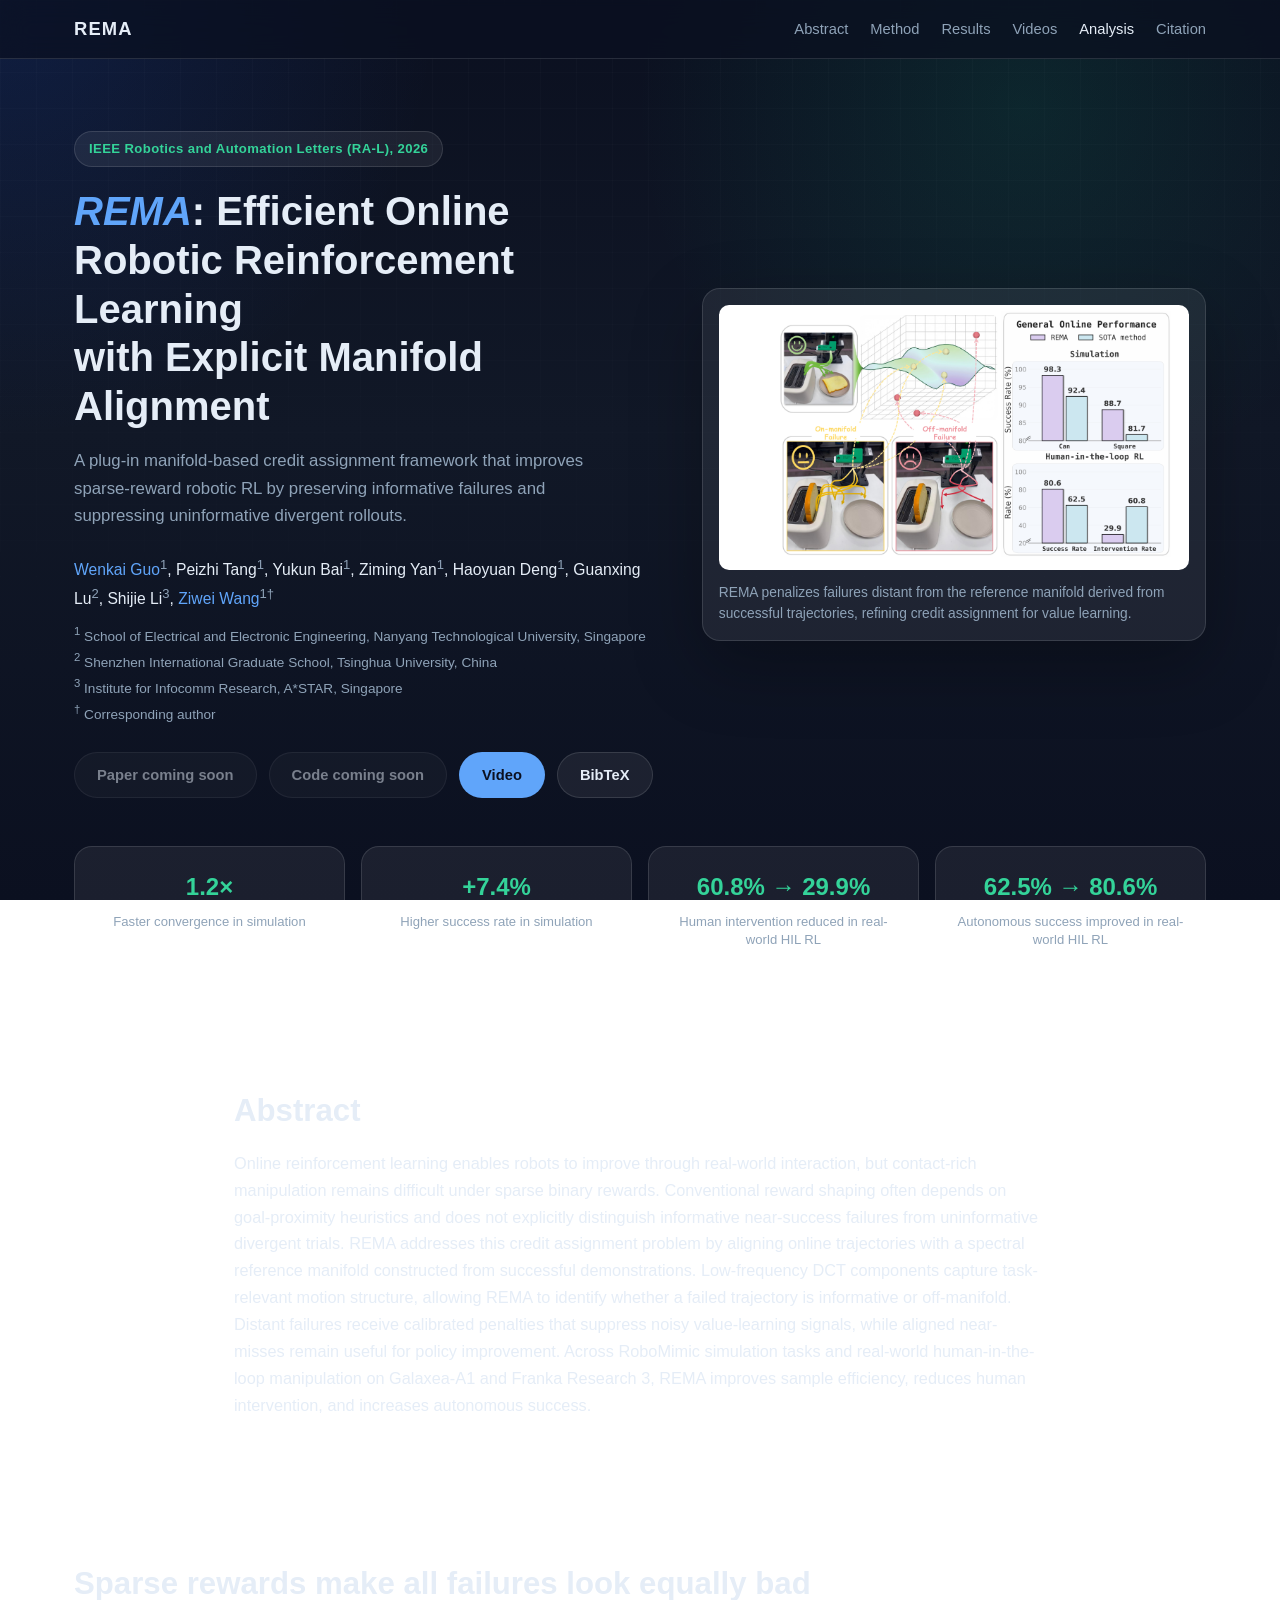
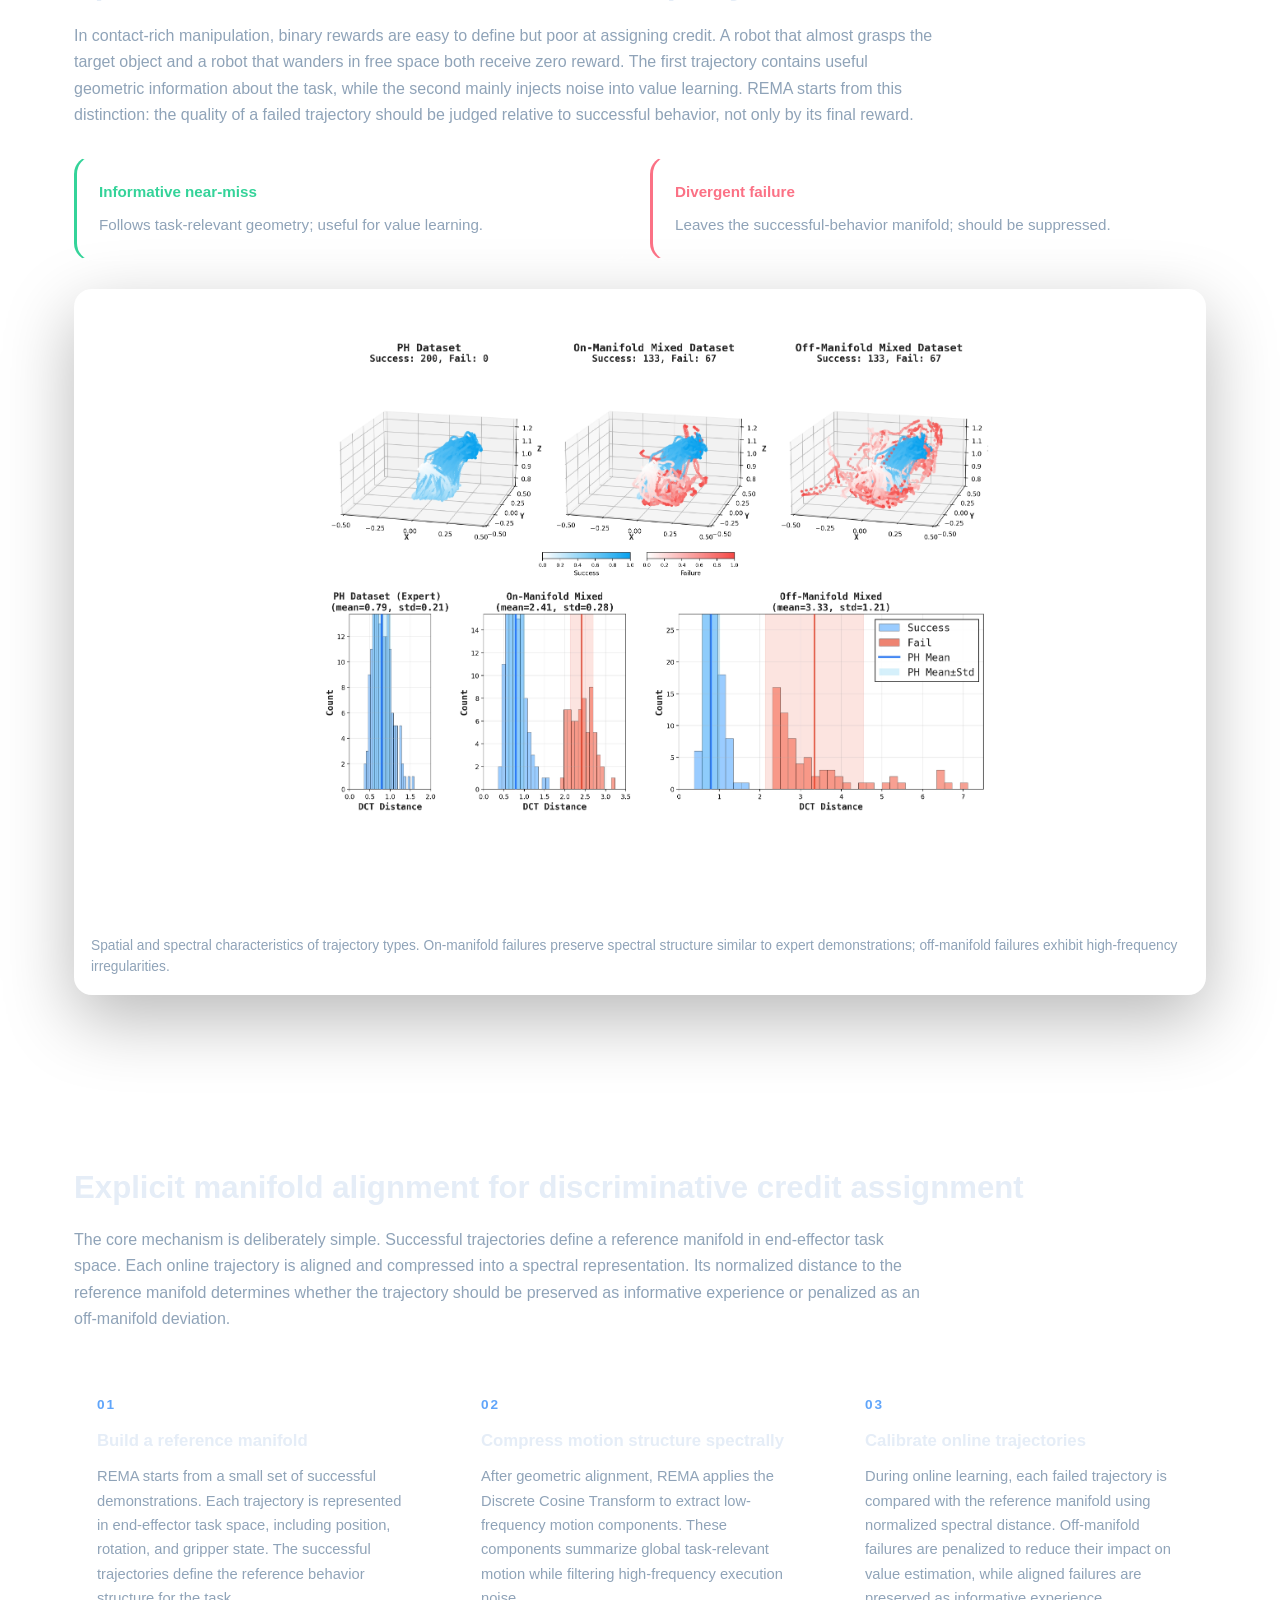
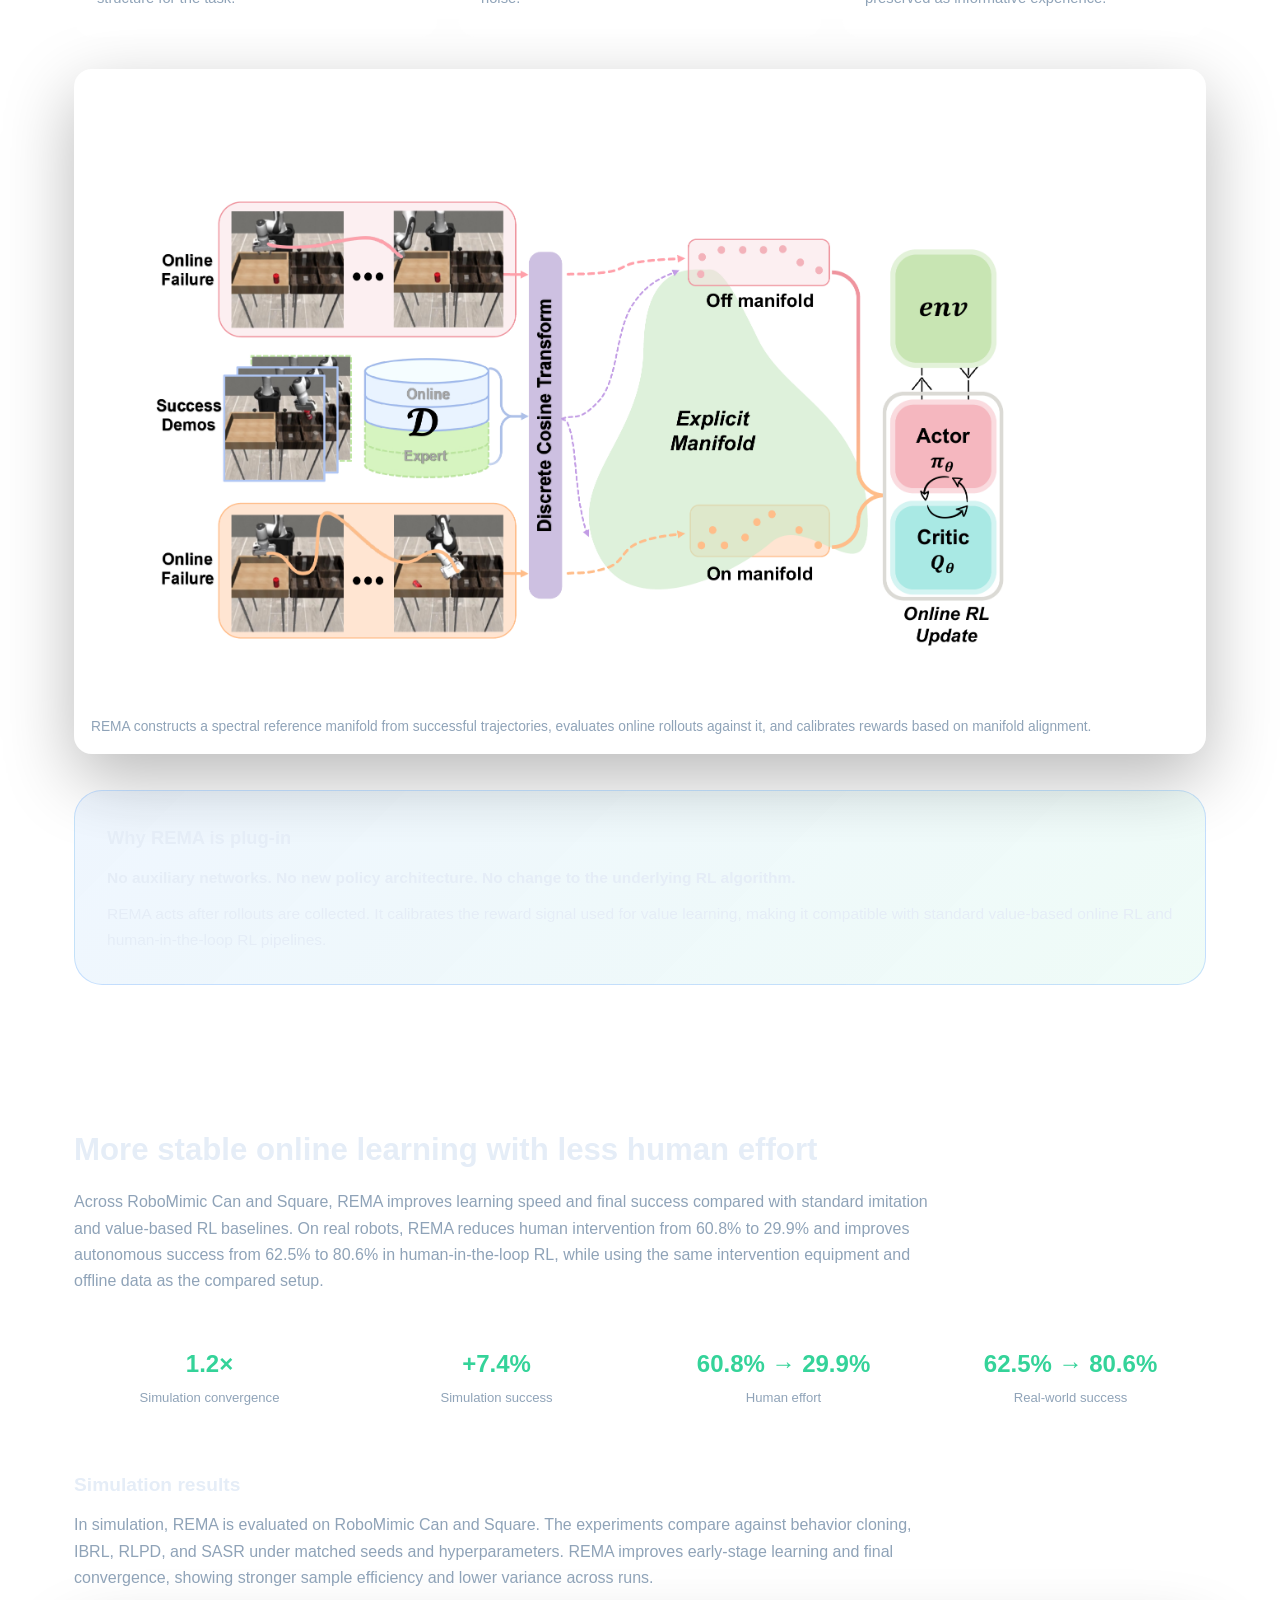
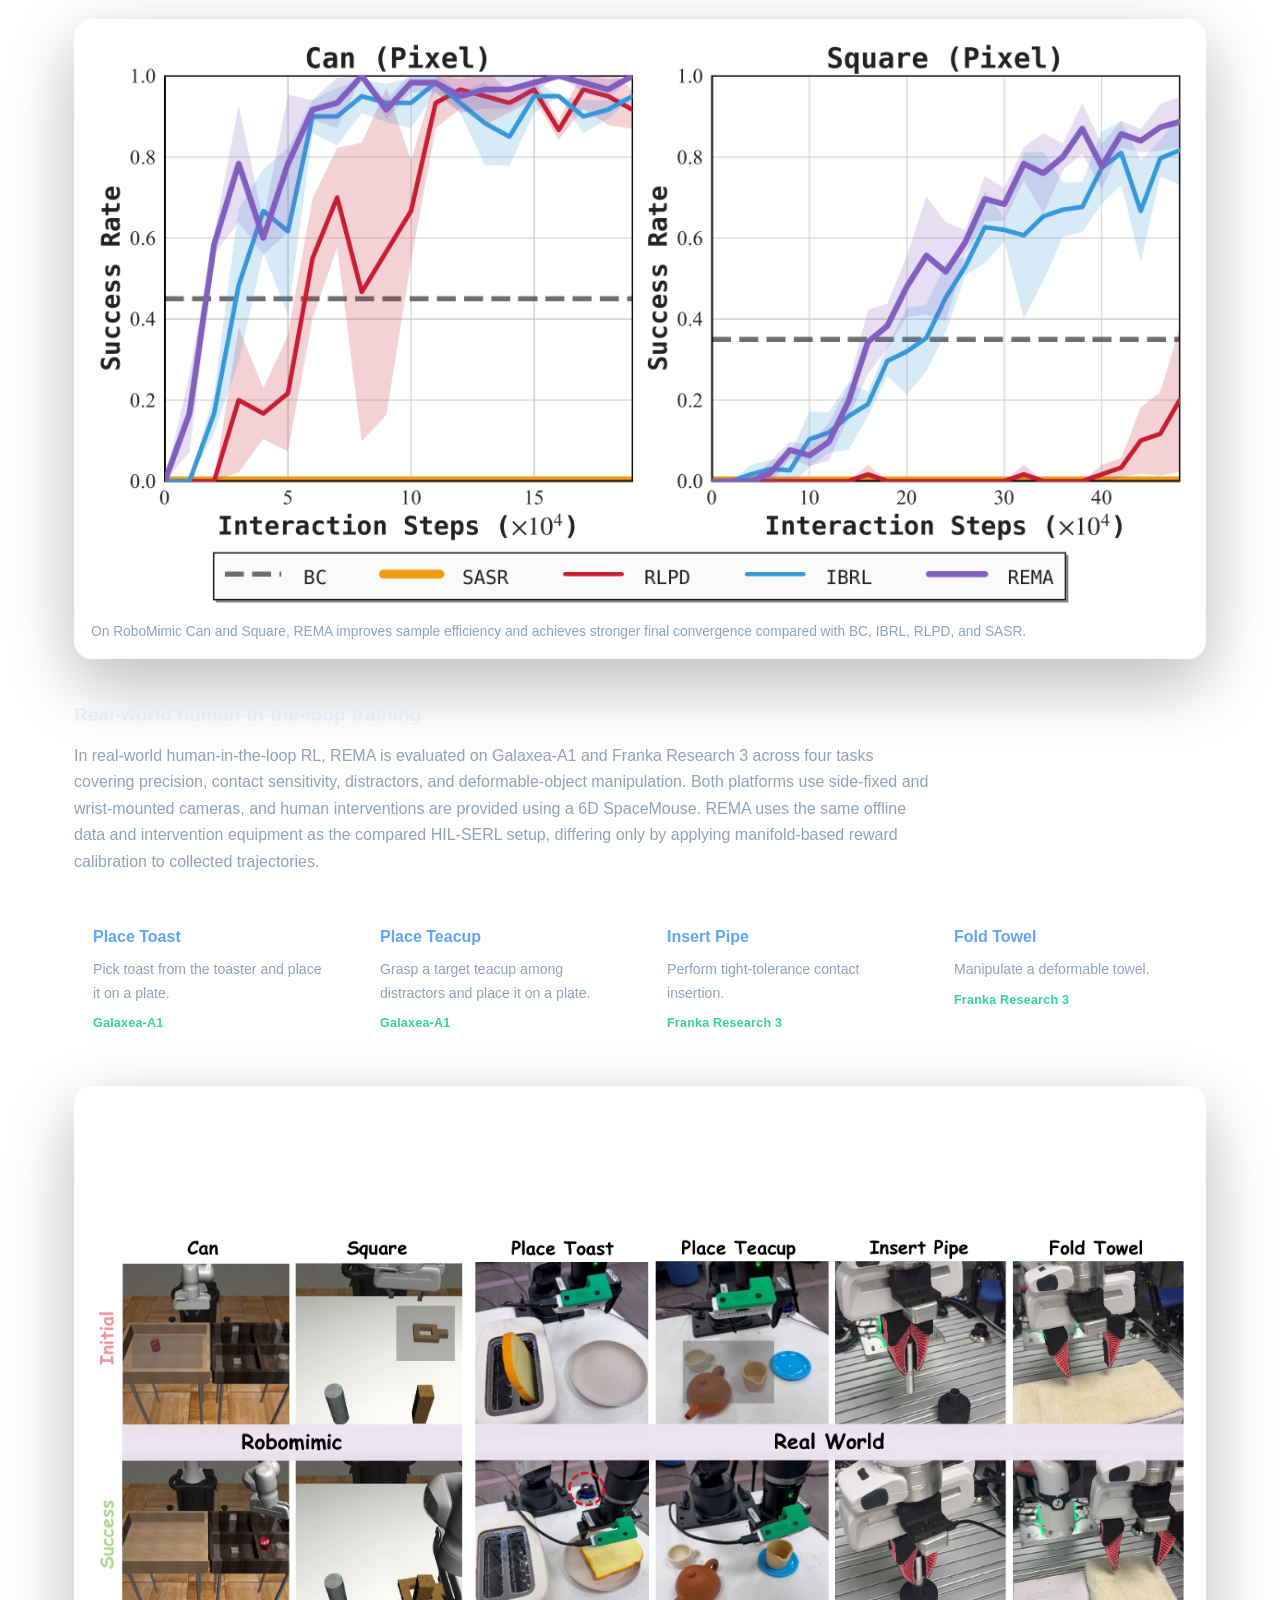
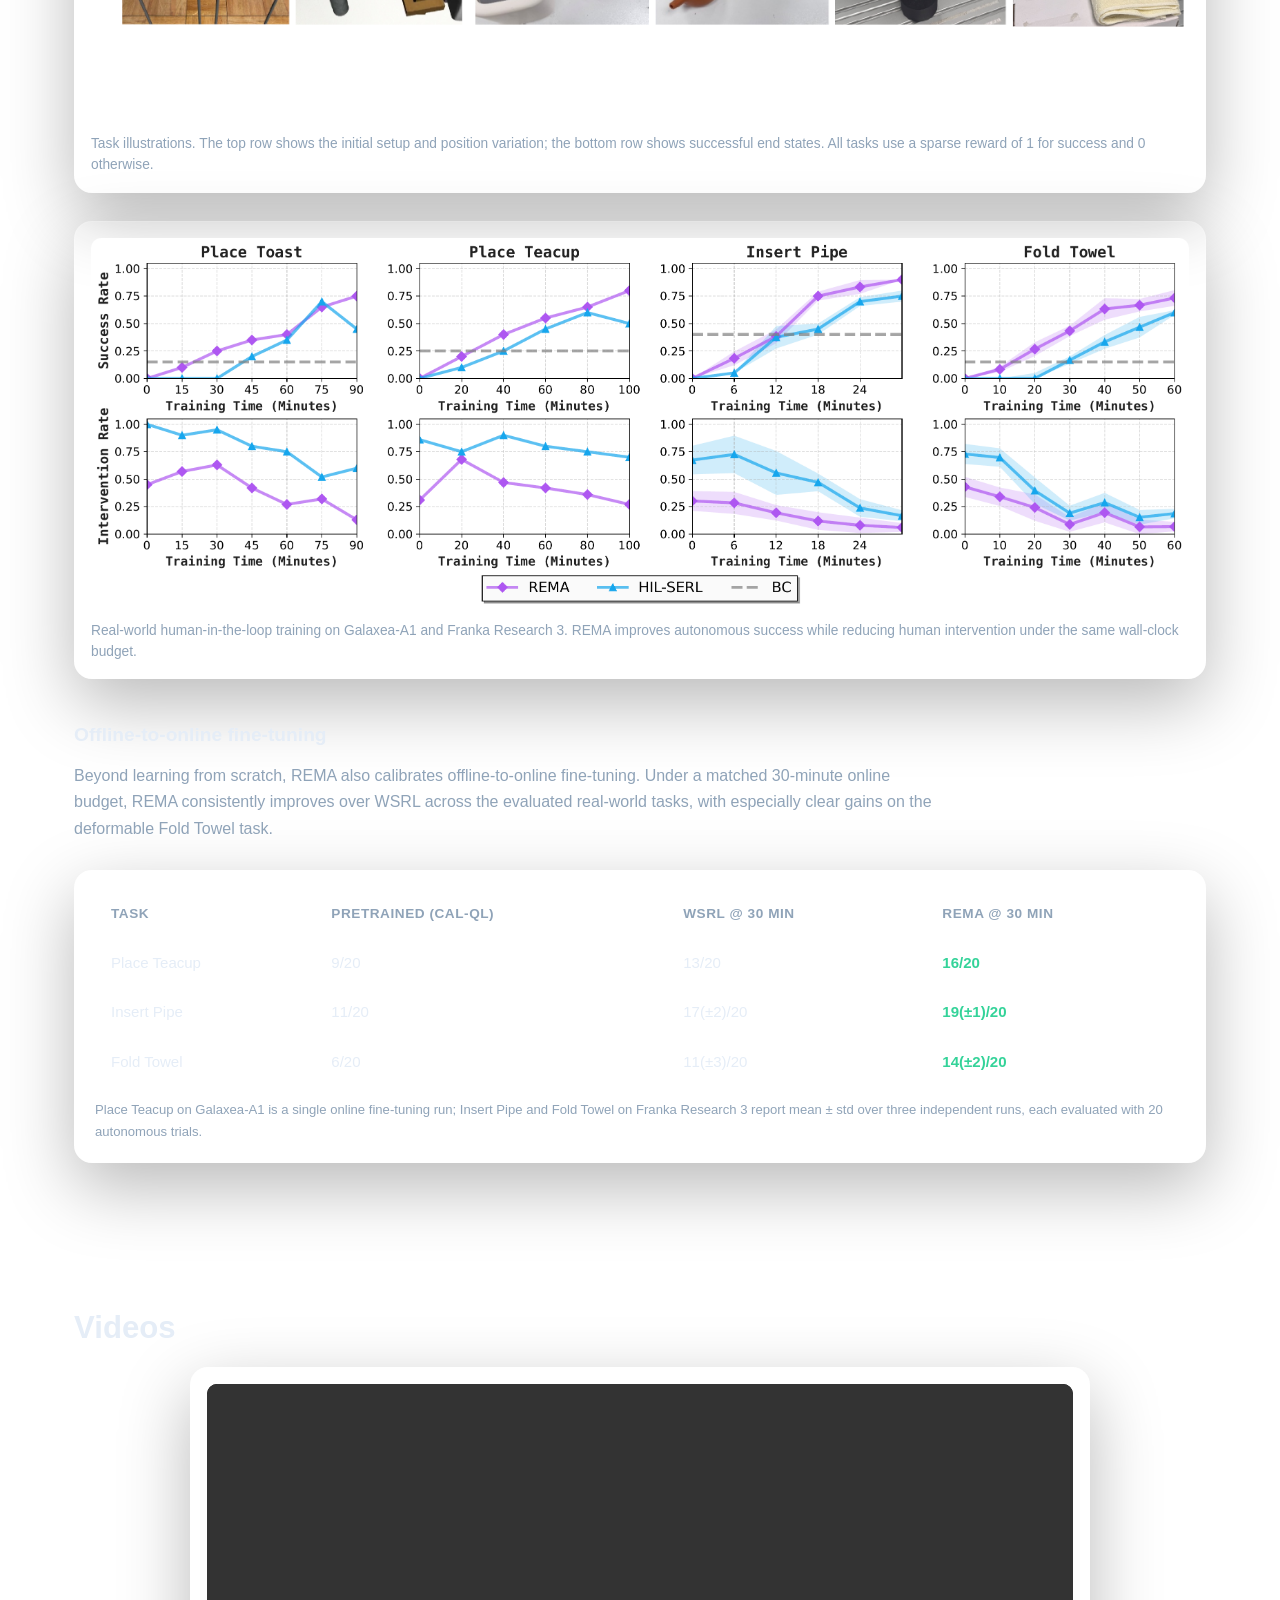
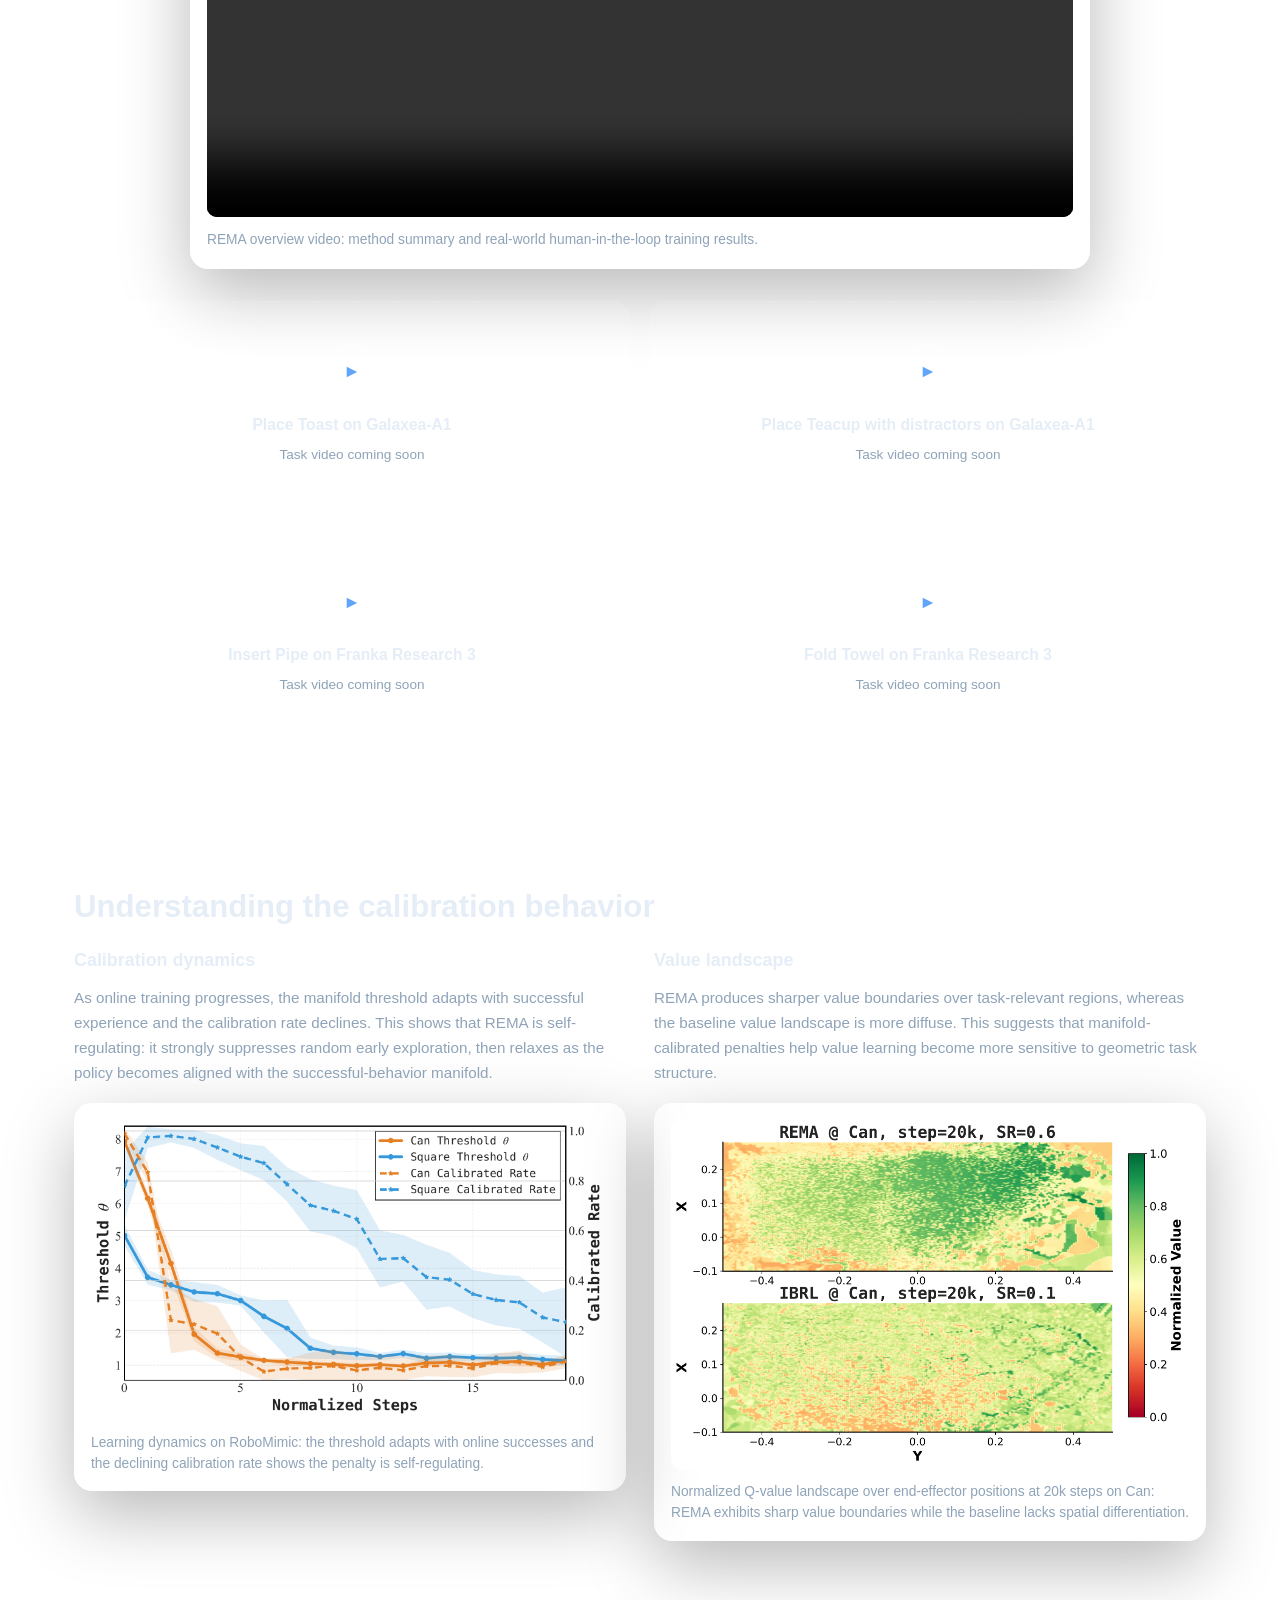
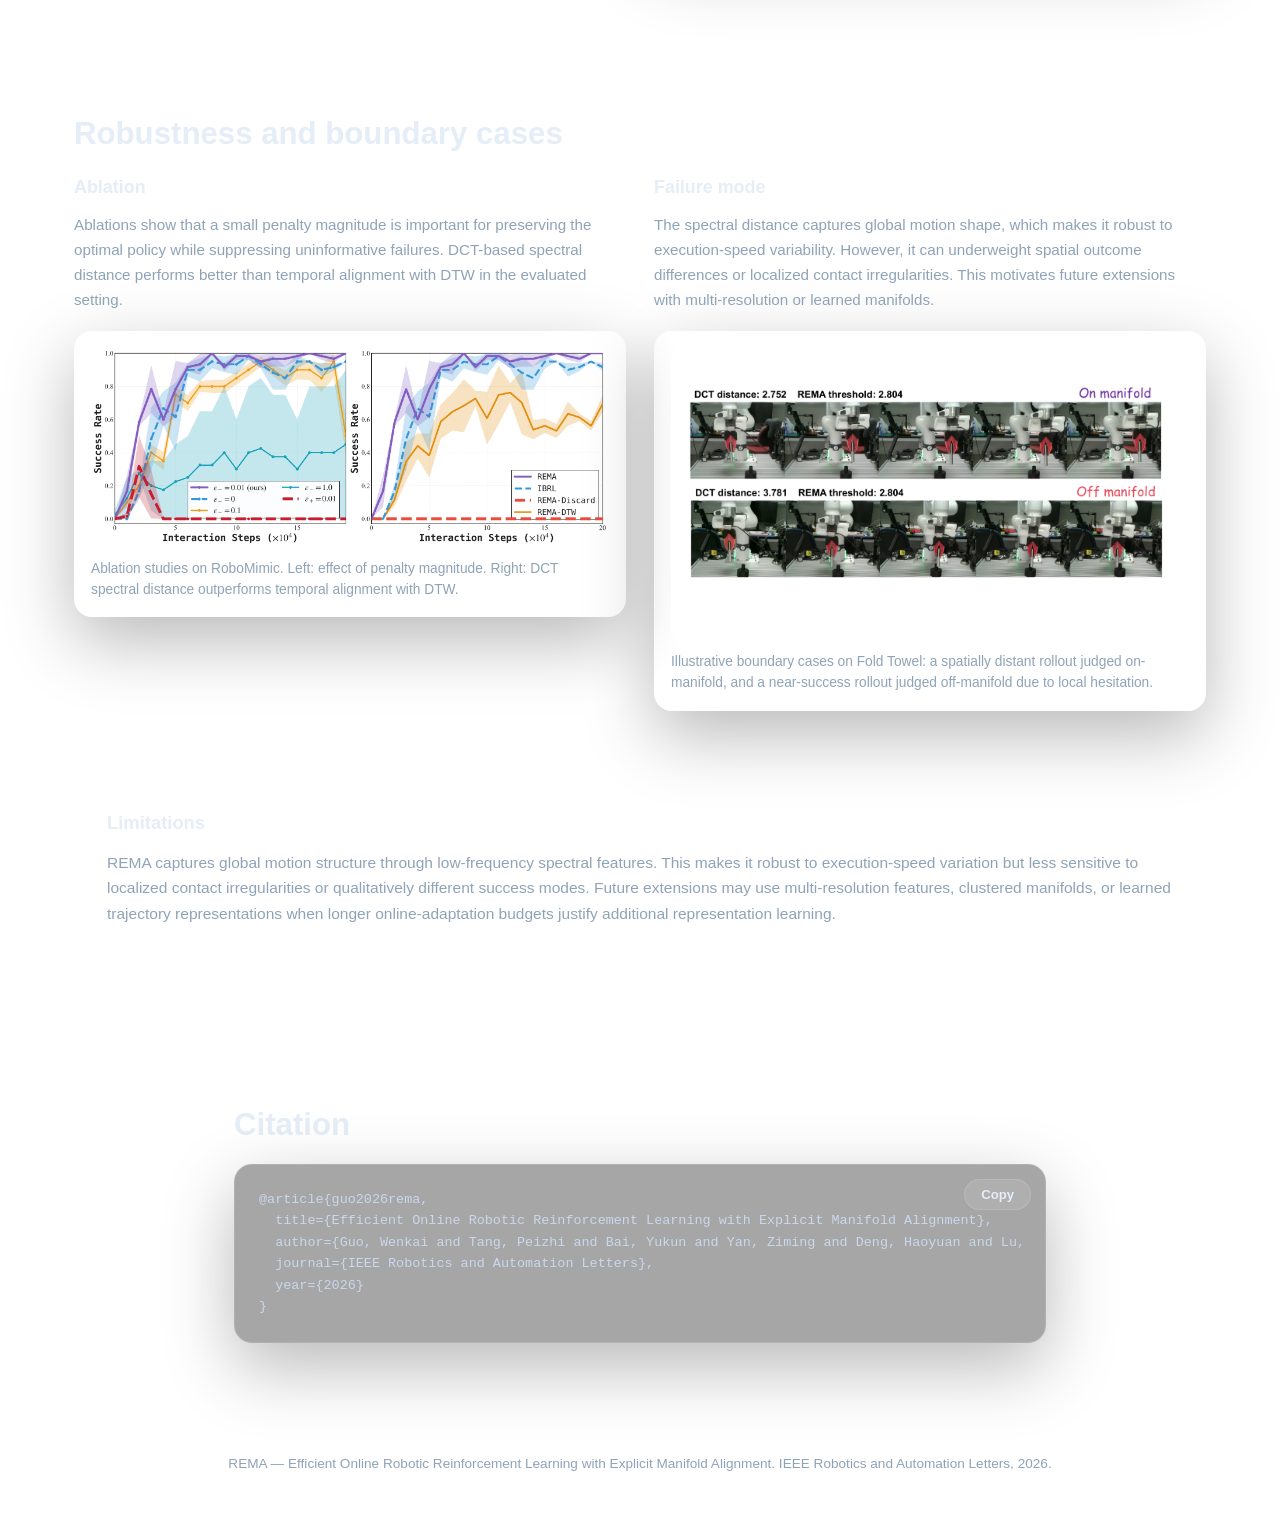
==== REMA/index.html @ e8701253 "Add REMA project page (RA-L 2026) Co-Authored-By: Claude Fable 5 <noreply@anthropic.com>" ====
<!DOCTYPE html>
<html lang="en" class="no-js">
<head>
  <meta charset="UTF-8">
  <meta name="viewport" content="width=device-width, initial-scale=1.0">
  <title>REMA: Efficient Online Robotic Reinforcement Learning with Explicit Manifold Alignment</title>
  <meta name="description" content="REMA is a demonstration-aided online RL framework that improves sparse-reward robotic manipulation through explicit manifold alignment.">
  <meta property="og:title" content="REMA: Efficient Online Robotic Reinforcement Learning with Explicit Manifold Alignment">
  <meta property="og:description" content="Explicit manifold alignment for sample-efficient online robotic reinforcement learning.">
  <meta property="og:type" content="website">
  <meta property="og:image" content="assets/images/teaser.png">
  <link rel="stylesheet" href="assets/styles.css">
</head>
<body>

<header class="nav-wrap">
  <nav class="nav" aria-label="Main navigation">
    <a class="nav-brand" href="#top">REMA</a>
    <div class="nav-links">
      <a href="#abstract">Abstract</a>
      <a href="#method">Method</a>
      <a href="#results">Results</a>
      <a href="#videos">Videos</a>
      <a href="#analysis">Analysis</a>
      <a href="#citation">Citation</a>
    </div>
  </nav>
</header>

<main id="top">

  <!-- ============ HERO ============ -->
  <section class="hero">
    <div class="container hero-grid">
      <div class="hero-text reveal">
        <span class="venue-badge">IEEE Robotics and Automation Letters (RA-L), 2026</span>
        <h1 class="hero-title"><em>REMA</em>: Efficient Online Robotic Reinforcement Learning<br class="wide-only"> with Explicit Manifold Alignment</h1>
        <p class="hero-subtitle">A plug-in manifold-based credit assignment framework that improves sparse-reward robotic RL by preserving informative failures and suppressing uninformative divergent rollouts.</p>

        <p class="authors">
          <a href="https://wkguo.github.io">Wenkai Guo</a><sup>1</sup>,
          <span>Peizhi Tang</span><sup>1</sup>,
          <span>Yukun Bai</span><sup>1</sup>,
          <span>Ziming Yan</span><sup>1</sup>,
          <span>Haoyuan Deng</span><sup>1</sup>,
          <span>Guanxing Lu</span><sup>2</sup>,
          <span>Shijie Li</span><sup>3</sup>,
          <a href="https://ziweiwangthu.github.io">Ziwei Wang</a><sup>1&dagger;</sup>
        </p>
        <p class="affiliations">
          <sup>1</sup> School of Electrical and Electronic Engineering, Nanyang Technological University, Singapore<br>
          <sup>2</sup> Shenzhen International Graduate School, Tsinghua University, China<br>
          <sup>3</sup> Institute for Infocomm Research, A*STAR, Singapore<br>
          <sup>&dagger;</sup> Corresponding author
        </p>

        <div class="btn-row">
          <a class="btn btn-outline disabled" href="#" aria-disabled="true">Paper coming soon</a>
          <a class="btn btn-outline disabled" href="#" aria-disabled="true">Code coming soon</a>
          <a class="btn btn-primary" href="#videos">Video</a>
          <a class="btn btn-outline" href="#citation">BibTeX</a>
        </div>
      </div>

      <div class="hero-visual reveal">
        <figure class="figure-card hero-figure">
          <img src="assets/images/teaser.png" alt="REMA teaser: failed trajectories are evaluated by their distance to a reference manifold built from successful trajectories.">
          <figcaption>REMA penalizes failures distant from the reference manifold derived from successful trajectories, refining credit assignment for value learning.</figcaption>
        </figure>
      </div>
    </div>

    <div class="container metric-strip reveal">
      <div class="metric-card">
        <span class="metric-value">1.2&times;</span>
        <span class="metric-label">Faster convergence in simulation</span>
      </div>
      <div class="metric-card">
        <span class="metric-value">+7.4%</span>
        <span class="metric-label">Higher success rate in simulation</span>
      </div>
      <div class="metric-card">
        <span class="metric-value">60.8% &rarr; 29.9%</span>
        <span class="metric-label">Human intervention reduced in real-world HIL RL</span>
      </div>
      <div class="metric-card">
        <span class="metric-value">62.5% &rarr; 80.6%</span>
        <span class="metric-label">Autonomous success improved in real-world HIL RL</span>
      </div>
    </div>
  </section>

  <!-- ============ ABSTRACT ============ -->
  <section id="abstract" class="section">
    <div class="container narrow reveal">
      <h2>Abstract</h2>
      <p class="lede">
        Online reinforcement learning enables robots to improve through real-world interaction, but contact-rich
        manipulation remains difficult under sparse binary rewards. Conventional reward shaping often depends on
        goal-proximity heuristics and does not explicitly distinguish informative near-success failures from
        uninformative divergent trials. REMA addresses this credit assignment problem by aligning online trajectories
        with a spectral reference manifold constructed from successful demonstrations. Low-frequency DCT components
        capture task-relevant motion structure, allowing REMA to identify whether a failed trajectory is informative
        or off-manifold. Distant failures receive calibrated penalties that suppress noisy value-learning signals,
        while aligned near-misses remain useful for policy improvement. Across RoboMimic simulation tasks and
        real-world human-in-the-loop manipulation on Galaxea-A1 and Franka Research 3, REMA improves sample
        efficiency, reduces human intervention, and increases autonomous success.
      </p>
    </div>
  </section>

  <!-- ============ PROBLEM ============ -->
  <section id="problem" class="section section-alt">
    <div class="container reveal">
      <h2>Sparse rewards make all failures look equally bad</h2>
      <p class="narrow-text">
        In contact-rich manipulation, binary rewards are easy to define but poor at assigning credit. A robot that
        almost grasps the target object and a robot that wanders in free space both receive zero reward. The first
        trajectory contains useful geometric information about the task, while the second mainly injects noise into
        value learning. REMA starts from this distinction: the quality of a failed trajectory should be judged
        relative to successful behavior, not only by its final reward.
      </p>

      <div class="card-duo">
        <div class="info-card good">
          <span class="card-tag tag-good">Informative near-miss</span>
          <p>Follows task-relevant geometry; useful for value learning.</p>
        </div>
        <div class="info-card bad">
          <span class="card-tag tag-bad">Divergent failure</span>
          <p>Leaves the successful-behavior manifold; should be suppressed.</p>
        </div>
      </div>

      <figure class="figure-card reveal">
        <img src="assets/images/empirical_dataset.png" alt="Spatial and spectral characteristics of trajectory types: on-manifold failures share low-frequency DCT profiles with expert data, off-manifold failures show high-frequency irregularities.">
        <figcaption>Spatial and spectral characteristics of trajectory types. On-manifold failures preserve spectral structure similar to expert demonstrations; off-manifold failures exhibit high-frequency irregularities.</figcaption>
      </figure>
    </div>
  </section>

  <!-- ============ METHOD ============ -->
  <section id="method" class="section">
    <div class="container reveal">
      <h2>Explicit manifold alignment for discriminative credit assignment</h2>
      <p class="narrow-text">
        The core mechanism is deliberately simple. Successful trajectories define a reference manifold in end-effector
        task space. Each online trajectory is aligned and compressed into a spectral representation. Its normalized
        distance to the reference manifold determines whether the trajectory should be preserved as informative
        experience or penalized as an off-manifold deviation.
      </p>

      <div class="stage-grid">
        <div class="stage-card reveal">
          <span class="stage-num">01</span>
          <h3>Build a reference manifold</h3>
          <p>REMA starts from a small set of successful demonstrations. Each trajectory is represented in end-effector
          task space, including position, rotation, and gripper state. The successful trajectories define the
          reference behavior structure for the task.</p>
        </div>
        <div class="stage-card reveal">
          <span class="stage-num">02</span>
          <h3>Compress motion structure spectrally</h3>
          <p>After geometric alignment, REMA applies the Discrete Cosine Transform to extract low-frequency motion
          components. These components summarize global task-relevant motion while filtering high-frequency execution
          noise.</p>
        </div>
        <div class="stage-card reveal">
          <span class="stage-num">03</span>
          <h3>Calibrate online trajectories</h3>
          <p>During online learning, each failed trajectory is compared with the reference manifold using normalized
          spectral distance. Off-manifold failures are penalized to reduce their impact on value estimation, while
          aligned failures are preserved as informative experience.</p>
        </div>
      </div>

      <figure class="figure-card reveal">
        <img src="assets/images/pipeline.png" alt="REMA pipeline: spectral manifold construction from successful trajectories, distance evaluation of online failures, and reward calibration based on alignment.">
        <figcaption>REMA constructs a spectral reference manifold from successful trajectories, evaluates online rollouts against it, and calibrates rewards based on manifold alignment.</figcaption>
      </figure>

      <div class="plugin-panel reveal">
        <h3>Why REMA is plug-in</h3>
        <p class="plugin-headline">No auxiliary networks. No new policy architecture. No change to the underlying RL algorithm.</p>
        <p>REMA acts after rollouts are collected. It calibrates the reward signal used for value learning, making it
        compatible with standard value-based online RL and human-in-the-loop RL pipelines.</p>
      </div>
    </div>
  </section>

  <!-- ============ RESULTS ============ -->
  <section id="results" class="section section-alt">
    <div class="container reveal">
      <h2>More stable online learning with less human effort</h2>
      <p class="narrow-text">
        Across RoboMimic Can and Square, REMA improves learning speed and final success compared with standard
        imitation and value-based RL baselines. On real robots, REMA reduces human intervention from 60.8% to 29.9%
        and improves autonomous success from 62.5% to 80.6% in human-in-the-loop RL, while using the same intervention
        equipment and offline data as the compared setup.
      </p>

      <div class="metric-strip compact">
        <div class="metric-card"><span class="metric-value">1.2&times;</span><span class="metric-label">Simulation convergence</span></div>
        <div class="metric-card"><span class="metric-value">+7.4%</span><span class="metric-label">Simulation success</span></div>
        <div class="metric-card"><span class="metric-value">60.8% &rarr; 29.9%</span><span class="metric-label">Human effort</span></div>
        <div class="metric-card"><span class="metric-value">62.5% &rarr; 80.6%</span><span class="metric-label">Real-world success</span></div>
      </div>

      <h3 class="sub-heading">Simulation results</h3>
      <p class="narrow-text">
        In simulation, REMA is evaluated on RoboMimic Can and Square. The experiments compare against behavior
        cloning, IBRL, RLPD, and SASR under matched seeds and hyperparameters. REMA improves early-stage learning and
        final convergence, showing stronger sample efficiency and lower variance across runs.
      </p>
      <figure class="figure-card reveal">
        <img src="assets/images/combined_comparison.png" alt="Learning curves on RoboMimic Can and Square: REMA outperforms BC, IBRL, RLPD, and SASR.">
        <figcaption>On RoboMimic Can and Square, REMA improves sample efficiency and achieves stronger final convergence compared with BC, IBRL, RLPD, and SASR.</figcaption>
      </figure>

      <h3 class="sub-heading">Real-world human-in-the-loop training</h3>
      <p class="narrow-text">
        In real-world human-in-the-loop RL, REMA is evaluated on Galaxea-A1 and Franka Research 3 across four tasks
        covering precision, contact sensitivity, distractors, and deformable-object manipulation. Both platforms use
        side-fixed and wrist-mounted cameras, and human interventions are provided using a 6D SpaceMouse. REMA uses
        the same offline data and intervention equipment as the compared HIL-SERL setup, differing only by applying
        manifold-based reward calibration to collected trajectories.
      </p>

      <div class="task-grid">
        <div class="task-card"><h4>Place Toast</h4><p>Pick toast from the toaster and place it on a plate. <span class="task-platform">Galaxea-A1</span></p></div>
        <div class="task-card"><h4>Place Teacup</h4><p>Grasp a target teacup among distractors and place it on a plate. <span class="task-platform">Galaxea-A1</span></p></div>
        <div class="task-card"><h4>Insert Pipe</h4><p>Perform tight-tolerance contact insertion. <span class="task-platform">Franka Research 3</span></p></div>
        <div class="task-card"><h4>Fold Towel</h4><p>Manipulate a deformable towel. <span class="task-platform">Franka Research 3</span></p></div>
      </div>

      <figure class="figure-card reveal">
        <img src="assets/images/experiment_setup.png" alt="Real-world task illustrations showing initial setups, position variation regions, and successful end states.">
        <figcaption>Task illustrations. The top row shows the initial setup and position variation; the bottom row shows successful end states. All tasks use a sparse reward of 1 for success and 0 otherwise.</figcaption>
      </figure>

      <figure class="figure-card reveal">
        <img src="assets/images/realworld_result.png" alt="Real-world human-in-the-loop training results on Galaxea-A1 and Franka Research 3.">
        <figcaption>Real-world human-in-the-loop training on Galaxea-A1 and Franka Research 3. REMA improves autonomous success while reducing human intervention under the same wall-clock budget.</figcaption>
      </figure>

      <h3 class="sub-heading">Offline-to-online fine-tuning</h3>
      <p class="narrow-text">
        Beyond learning from scratch, REMA also calibrates offline-to-online fine-tuning. Under a matched 30-minute
        online budget, REMA consistently improves over WSRL across the evaluated real-world tasks, with especially
        clear gains on the deformable Fold Towel task.
      </p>
      <div class="table-card reveal">
        <div class="table-scroll">
          <table>
            <caption class="sr-only">Real-world policy fine-tuning results (successes out of 20 trials)</caption>
            <thead>
              <tr><th>Task</th><th>Pretrained (Cal-QL)</th><th>WSRL @ 30 min</th><th>REMA @ 30 min</th></tr>
            </thead>
            <tbody>
              <tr><td>Place Teacup</td><td>9/20</td><td>13/20</td><td class="best">16/20</td></tr>
              <tr><td>Insert Pipe</td><td>11/20</td><td>17(&plusmn;2)/20</td><td class="best">19(&plusmn;1)/20</td></tr>
              <tr><td>Fold Towel</td><td>6/20</td><td>11(&plusmn;3)/20</td><td class="best">14(&plusmn;2)/20</td></tr>
            </tbody>
          </table>
        </div>
        <p class="table-note">Place Teacup on Galaxea-A1 is a single online fine-tuning run; Insert Pipe and Fold Towel on Franka Research 3 report mean &plusmn; std over three independent runs, each evaluated with 20 autonomous trials.</p>
      </div>
    </div>
  </section>

  <!-- ============ VIDEOS ============ -->
  <section id="videos" class="section">
    <div class="container reveal">
      <h2>Videos</h2>

      <figure class="video-card main-video reveal">
        <video controls preload="metadata" playsinline>
          <source src="assets/videos/rema_overview.mp4" type="video/mp4">
          Your browser does not support the video tag.
        </video>
        <figcaption>REMA overview video: method summary and real-world human-in-the-loop training results.</figcaption>
      </figure>

      <div class="video-grid">
        <!-- Per-task videos not yet available; placeholder cards keep expected asset paths visible.
             Expected: assets/videos/place_toast.mp4 / place_teacup.mp4 / insert_pipe.mp4 / fold_towel.mp4 -->
        <div class="video-placeholder"><span class="ph-icon">&#9658;</span><h4>Place Toast on Galaxea-A1</h4><p>Task video coming soon</p></div>
        <div class="video-placeholder"><span class="ph-icon">&#9658;</span><h4>Place Teacup with distractors on Galaxea-A1</h4><p>Task video coming soon</p></div>
        <div class="video-placeholder"><span class="ph-icon">&#9658;</span><h4>Insert Pipe on Franka Research 3</h4><p>Task video coming soon</p></div>
        <div class="video-placeholder"><span class="ph-icon">&#9658;</span><h4>Fold Towel on Franka Research 3</h4><p>Task video coming soon</p></div>
      </div>
    </div>
  </section>

  <!-- ============ ANALYSIS ============ -->
  <section id="analysis" class="section section-alt">
    <div class="container reveal">
      <h2>Understanding the calibration behavior</h2>

      <div class="analysis-grid">
        <div class="analysis-block reveal">
          <h3>Calibration dynamics</h3>
          <p>As online training progresses, the manifold threshold adapts with successful experience and the
          calibration rate declines. This shows that REMA is self-regulating: it strongly suppresses random early
          exploration, then relaxes as the policy becomes aligned with the successful-behavior manifold.</p>
          <figure class="figure-card">
            <img src="assets/images/dct_distance_can_square.png" alt="Manifold threshold and calibration rate during training on Can and Square; the calibration rate declines as learning progresses.">
            <figcaption>Learning dynamics on RoboMimic: the threshold adapts with online successes and the declining calibration rate shows the penalty is self-regulating.</figcaption>
          </figure>
        </div>

        <div class="analysis-block reveal">
          <h3>Value landscape</h3>
          <p>REMA produces sharper value boundaries over task-relevant regions, whereas the baseline value landscape
          is more diffuse. This suggests that manifold-calibrated penalties help value learning become more sensitive
          to geometric task structure.</p>
          <figure class="figure-card">
            <img src="assets/images/q_analysis.png" alt="Normalized Q-value landscape over end-effector positions: REMA shows sharp value boundaries, IBRL lacks spatial differentiation.">
            <figcaption>Normalized Q-value landscape over end-effector positions at 20k steps on Can: REMA exhibits sharp value boundaries while the baseline lacks spatial differentiation.</figcaption>
          </figure>
        </div>
      </div>
    </div>
  </section>

  <!-- ============ ROBUSTNESS ============ -->
  <section id="robustness" class="section">
    <div class="container reveal">
      <h2>Robustness and boundary cases</h2>

      <div class="analysis-grid">
        <div class="analysis-block reveal">
          <h3>Ablation</h3>
          <p>Ablations show that a small penalty magnitude is important for preserving the optimal policy while
          suppressing uninformative failures. DCT-based spectral distance performs better than temporal alignment
          with DTW in the evaluated setting.</p>
          <figure class="figure-card">
            <img src="assets/images/combined_ablation_new.png" alt="Ablation studies: penalty magnitude and distance metric comparison on RoboMimic.">
            <figcaption>Ablation studies on RoboMimic. Left: effect of penalty magnitude. Right: DCT spectral distance outperforms temporal alignment with DTW.</figcaption>
          </figure>
        </div>

        <div class="analysis-block reveal">
          <h3>Failure mode</h3>
          <p>The spectral distance captures global motion shape, which makes it robust to execution-speed variability.
          However, it can underweight spatial outcome differences or localized contact irregularities. This motivates
          future extensions with multi-resolution or learned manifolds.</p>
          <figure class="figure-card">
            <img src="assets/images/failure_study.png" alt="Illustrative misclassifications of the spectral distance on the Fold Towel task.">
            <figcaption>Illustrative boundary cases on Fold Towel: a spatially distant rollout judged on-manifold, and a near-success rollout judged off-manifold due to local hesitation.</figcaption>
          </figure>
        </div>
      </div>

      <div class="plugin-panel limitation reveal">
        <h3>Limitations</h3>
        <p>REMA captures global motion structure through low-frequency spectral features. This makes it robust to
        execution-speed variation but less sensitive to localized contact irregularities or qualitatively different
        success modes. Future extensions may use multi-resolution features, clustered manifolds, or learned trajectory
        representations when longer online-adaptation budgets justify additional representation learning.</p>
      </div>
    </div>
  </section>

  <!-- ============ CITATION ============ -->
  <section id="citation" class="section section-alt">
    <div class="container narrow reveal">
      <h2>Citation</h2>
      <div class="bibtex-card">
        <button class="copy-btn" id="copy-bibtex" type="button" aria-label="Copy BibTeX to clipboard">Copy</button>
<pre id="bibtex-text"><code>@article{guo2026rema,
  title={Efficient Online Robotic Reinforcement Learning with Explicit Manifold Alignment},
  author={Guo, Wenkai and Tang, Peizhi and Bai, Yukun and Yan, Ziming and Deng, Haoyuan and Lu, Guanxing and Li, Shijie and Wang, Ziwei},
  journal={IEEE Robotics and Automation Letters},
  year={2026}
}</code></pre>
      </div>
    </div>
  </section>

</main>

<footer class="footer">
  <div class="container">
    <p>REMA &mdash; Efficient Online Robotic Reinforcement Learning with Explicit Manifold Alignment. IEEE Robotics and Automation Letters, 2026.</p>
  </div>
</footer>

<script src="assets/script.js"></script>
</body>
</html>
---- REMA/assets/styles.css ----
/* ===== REMA project page — dark robotics theme ===== */

:root {
  --bg: #0b1020;
  --panel: rgba(255, 255, 255, 0.065);
  --panel-strong: rgba(255, 255, 255, 0.10);
  --line: rgba(255, 255, 255, 0.12);
  --text: #e5edf7;
  --muted: #8fa3b8;
  --accent: #60a5fa;
  --accent-2: #34d399;
  --danger: #fb7185;
  --shadow: 0 24px 70px rgba(0, 0, 0, 0.28);
  --radius-lg: 28px;
  --radius-md: 18px;
  --max-width: 1180px;
}

* { margin: 0; padding: 0; box-sizing: border-box; }

html { scroll-behavior: smooth; scroll-padding-top: 84px; }

body {
  font-family: "Inter", "Segoe UI", -apple-system, BlinkMacSystemFont, "Helvetica Neue", Arial, sans-serif;
  color: var(--text);
  line-height: 1.65;
  background:
    radial-gradient(circle at top left, rgba(37, 99, 235, 0.16), transparent 28%),
    radial-gradient(circle at 80% 12%, rgba(16, 185, 129, 0.12), transparent 30%),
    linear-gradient(180deg, #0b1020 0%, #111827 48%, #0b1020 100%);
  background-attachment: fixed;
}

body::before {
  content: "";
  position: fixed;
  inset: 0;
  pointer-events: none;
  background-image:
    linear-gradient(rgba(255,255,255,0.035) 1px, transparent 1px),
    linear-gradient(90deg, rgba(255,255,255,0.035) 1px, transparent 1px);
  background-size: 36px 36px;
  -webkit-mask-image: linear-gradient(180deg, rgba(0,0,0,0.55), transparent 88%);
  mask-image: linear-gradient(180deg, rgba(0,0,0,0.55), transparent 88%);
  z-index: 0;
}

main, header, footer { position: relative; z-index: 1; }

.container { max-width: var(--max-width); margin: 0 auto; padding: 0 24px; }
.container.narrow { max-width: 860px; }
.narrow-text { max-width: 860px; color: var(--muted); margin-bottom: 28px; }

a { color: var(--accent); text-decoration: none; }
a:hover { text-decoration: underline; }

.sr-only {
  position: absolute; width: 1px; height: 1px;
  overflow: hidden; clip: rect(0 0 0 0); white-space: nowrap;
}

/* ===== Navigation ===== */
.nav-wrap {
  position: sticky; top: 0; z-index: 50;
  backdrop-filter: blur(14px);
  -webkit-backdrop-filter: blur(14px);
  background: rgba(11, 16, 32, 0.72);
  border-bottom: 1px solid var(--line);
}

.nav {
  max-width: var(--max-width);
  margin: 0 auto;
  padding: 14px 24px;
  display: flex; align-items: center; justify-content: space-between;
}

.nav-brand {
  font-weight: 800; font-size: 1.15rem; letter-spacing: 0.06em;
  color: var(--text);
}
.nav-brand:hover { text-decoration: none; color: var(--accent); }

.nav-links { display: flex; gap: 22px; flex-wrap: wrap; }
.nav-links a {
  color: var(--muted); font-size: 0.92rem; font-weight: 500;
  transition: color 0.2s ease;
}
.nav-links a:hover, .nav-links a.active { color: var(--text); text-decoration: none; }

/* ===== Hero ===== */
.hero { padding: 72px 0 48px; }

.hero-grid {
  display: grid;
  grid-template-columns: minmax(0, 1.15fr) minmax(0, 1fr);
  gap: 48px;
  align-items: center;
}

.venue-badge {
  display: inline-block;
  padding: 6px 14px;
  border: 1px solid var(--line);
  border-radius: 999px;
  background: var(--panel);
  color: var(--accent-2);
  font-size: 0.82rem;
  font-weight: 600;
  letter-spacing: 0.03em;
  margin-bottom: 20px;
}

.hero-title {
  font-size: clamp(1.7rem, 3.4vw, 2.5rem);
  line-height: 1.22;
  font-weight: 800;
  margin-bottom: 16px;
}
.hero-title em { color: var(--accent); font-style: italic; }

.hero-subtitle {
  color: var(--muted);
  font-size: 1.05rem;
  margin-bottom: 24px;
  max-width: 560px;
}

.authors { font-size: 0.98rem; margin-bottom: 10px; }
.authors sup { color: var(--muted); }
.affiliations { color: var(--muted); font-size: 0.85rem; margin-bottom: 26px; }

.btn-row { display: flex; flex-wrap: wrap; gap: 12px; }

.btn {
  display: inline-block;
  padding: 10px 22px;
  border-radius: 999px;
  font-weight: 600;
  font-size: 0.92rem;
  border: 1px solid transparent;
  transition: transform 0.15s ease, background 0.2s ease, border-color 0.2s ease;
}
.btn:hover { text-decoration: none; transform: translateY(-1px); }

.btn-primary { background: var(--accent); color: #0b1020; }
.btn-primary:hover { background: #7db8fb; }

.btn-outline { border-color: var(--line); background: var(--panel); color: var(--text); }
.btn-outline:hover { border-color: var(--accent); }

.btn.disabled { opacity: 0.5; cursor: default; pointer-events: none; }

/* ===== Figures ===== */
.figure-card {
  background: var(--panel);
  border: 1px solid var(--line);
  border-radius: var(--radius-md);
  padding: 16px;
  box-shadow: var(--shadow);
  margin: 0 0 28px;
}
.figure-card img { width: 100%; height: auto; display: block; border-radius: 10px; background: #fff; }
.figure-card figcaption { color: var(--muted); font-size: 0.86rem; margin-top: 12px; line-height: 1.55; }

.hero-figure { margin-bottom: 0; }

/* ===== Metric cards ===== */
.metric-strip {
  display: grid;
  grid-template-columns: repeat(4, minmax(0, 1fr));
  gap: 16px;
  margin-top: 48px;
}
.metric-strip.compact { margin: 8px 0 40px; }

.metric-card {
  background: var(--panel);
  border: 1px solid var(--line);
  border-radius: var(--radius-md);
  padding: 20px 18px;
  text-align: center;
  transition: border-color 0.2s ease, transform 0.2s ease;
}
.metric-card:hover { border-color: var(--accent); transform: translateY(-2px); }

.metric-value {
  display: block;
  font-size: clamp(1.15rem, 2vw, 1.5rem);
  font-weight: 800;
  color: var(--accent-2);
  margin-bottom: 6px;
  white-space: nowrap;
}
.metric-label { color: var(--muted); font-size: 0.82rem; line-height: 1.4; display: block; }

/* ===== Sections ===== */
.section { padding: 72px 0; }
.section-alt {
  background: rgba(255, 255, 255, 0.02);
  border-top: 1px solid var(--line);
  border-bottom: 1px solid var(--line);
}

h2 {
  font-size: clamp(1.45rem, 2.6vw, 1.95rem);
  font-weight: 800;
  margin-bottom: 20px;
  line-height: 1.25;
}

.sub-heading { font-size: 1.2rem; font-weight: 700; margin: 40px 0 12px; color: var(--text); }

.lede { font-size: 1.02rem; color: var(--text); }

/* ===== Problem cards ===== */
.card-duo {
  display: grid;
  grid-template-columns: 1fr 1fr;
  gap: 20px;
  margin: 28px 0;
}

.info-card {
  background: var(--panel);
  border: 1px solid var(--line);
  border-radius: var(--radius-md);
  padding: 22px;
}
.info-card.good { border-left: 3px solid var(--accent-2); }
.info-card.bad { border-left: 3px solid var(--danger); }
.info-card p { color: var(--muted); font-size: 0.95rem; }

.card-tag {
  display: inline-block;
  font-weight: 700;
  font-size: 0.95rem;
  margin-bottom: 8px;
}
.tag-good { color: var(--accent-2); }
.tag-bad { color: var(--danger); }

/* ===== Method stages ===== */
.stage-grid {
  display: grid;
  grid-template-columns: repeat(3, minmax(0, 1fr));
  gap: 20px;
  margin: 32px 0;
}

.stage-card {
  background: var(--panel);
  border: 1px solid var(--line);
  border-radius: var(--radius-md);
  padding: 26px 22px;
  transition: border-color 0.2s ease, transform 0.2s ease;
}
.stage-card:hover { border-color: var(--accent); transform: translateY(-2px); }

.stage-num {
  display: inline-block;
  font-size: 0.85rem;
  font-weight: 800;
  color: var(--accent);
  letter-spacing: 0.14em;
  margin-bottom: 10px;
}
.stage-card h3 { font-size: 1.05rem; margin-bottom: 10px; }
.stage-card p { color: var(--muted); font-size: 0.92rem; }

/* ===== Plug-in panel ===== */
.plugin-panel {
  background: linear-gradient(135deg, rgba(96, 165, 250, 0.10), rgba(52, 211, 153, 0.08));
  border: 1px solid rgba(96, 165, 250, 0.30);
  border-radius: var(--radius-lg);
  padding: 32px;
  margin-top: 36px;
}
.plugin-panel h3 { font-size: 1.15rem; margin-bottom: 12px; }
.plugin-headline { font-weight: 700; color: var(--accent-2); margin-bottom: 10px; }
.plugin-panel p { color: var(--text); font-size: 0.97rem; }
.plugin-panel.limitation {
  background: var(--panel);
  border-color: var(--line);
}
.plugin-panel.limitation p { color: var(--muted); }

/* ===== Task cards ===== */
.task-grid {
  display: grid;
  grid-template-columns: repeat(4, minmax(0, 1fr));
  gap: 16px;
  margin: 24px 0 32px;
}

.task-card {
  background: var(--panel);
  border: 1px solid var(--line);
  border-radius: var(--radius-md);
  padding: 20px 18px;
}
.task-card h4 { font-size: 1rem; margin-bottom: 8px; color: var(--accent); }
.task-card p { color: var(--muted); font-size: 0.88rem; }
.task-platform {
  display: block;
  margin-top: 8px;
  font-size: 0.78rem;
  font-weight: 600;
  color: var(--accent-2);
  letter-spacing: 0.02em;
}

/* ===== Table ===== */
.table-card {
  background: var(--panel);
  border: 1px solid var(--line);
  border-radius: var(--radius-md);
  padding: 20px;
  box-shadow: var(--shadow);
}
.table-scroll { overflow-x: auto; }

table { width: 100%; border-collapse: collapse; font-size: 0.94rem; }
th, td { padding: 12px 16px; text-align: left; border-bottom: 1px solid var(--line); }
th { color: var(--muted); font-weight: 600; font-size: 0.85rem; letter-spacing: 0.04em; text-transform: uppercase; }
tbody tr:last-child td { border-bottom: none; }
td.best { color: var(--accent-2); font-weight: 700; }

.table-note { color: var(--muted); font-size: 0.82rem; margin-top: 12px; }

/* ===== Videos ===== */
.video-card {
  background: var(--panel);
  border: 1px solid var(--line);
  border-radius: var(--radius-md);
  padding: 16px;
  box-shadow: var(--shadow);
  margin: 0 0 32px;
}
.video-card video { width: 100%; border-radius: 10px; display: block; background: #000; }
.video-card figcaption { color: var(--muted); font-size: 0.86rem; margin-top: 12px; }

.main-video { max-width: 900px; margin-left: auto; margin-right: auto; }

.video-grid {
  display: grid;
  grid-template-columns: 1fr 1fr;
  gap: 20px;
}

.video-placeholder {
  background: var(--panel);
  border: 1px dashed var(--line);
  border-radius: var(--radius-md);
  padding: 44px 24px;
  text-align: center;
  color: var(--muted);
}
.video-placeholder .ph-icon {
  display: inline-flex; align-items: center; justify-content: center;
  width: 52px; height: 52px;
  border-radius: 50%;
  border: 1px solid var(--line);
  background: var(--panel-strong);
  color: var(--accent);
  font-size: 1.1rem;
  margin-bottom: 14px;
}
.video-placeholder h4 { color: var(--text); font-size: 0.98rem; margin-bottom: 6px; }
.video-placeholder p { font-size: 0.85rem; }

/* ===== Analysis ===== */
.analysis-grid {
  display: grid;
  grid-template-columns: 1fr 1fr;
  gap: 28px;
  margin-top: 8px;
}
.analysis-block h3 { font-size: 1.12rem; margin-bottom: 10px; }
.analysis-block > p { color: var(--muted); font-size: 0.95rem; margin-bottom: 18px; }

/* ===== BibTeX ===== */
.bibtex-card {
  position: relative;
  background: rgba(0, 0, 0, 0.35);
  border: 1px solid var(--line);
  border-radius: var(--radius-md);
  padding: 24px;
  box-shadow: var(--shadow);
}
.bibtex-card pre { overflow-x: auto; }
.bibtex-card code {
  font-family: "JetBrains Mono", "Fira Code", "SF Mono", Consolas, monospace;
  font-size: 0.84rem;
  color: #c9d8ec;
  line-height: 1.6;
}

.copy-btn {
  position: absolute;
  top: 14px; right: 14px;
  padding: 7px 16px;
  border-radius: 999px;
  border: 1px solid var(--line);
  background: var(--panel-strong);
  color: var(--text);
  font-size: 0.82rem;
  font-weight: 600;
  cursor: pointer;
  transition: background 0.2s ease, border-color 0.2s ease;
}
.copy-btn:hover { border-color: var(--accent); background: rgba(96, 165, 250, 0.15); }
.copy-btn.copied { color: var(--accent-2); border-color: var(--accent-2); }

/* ===== Footer ===== */
.footer {
  border-top: 1px solid var(--line);
  padding: 36px 0 48px;
  color: var(--muted);
  font-size: 0.85rem;
  text-align: center;
}

/* ===== Reveal on scroll ===== */
.reveal {
  opacity: 0;
  transform: translateY(18px);
  transition: opacity 0.6s ease, transform 0.6s ease;
}
.reveal.visible { opacity: 1; transform: none; }

@media (prefers-reduced-motion: reduce) {
  html { scroll-behavior: auto; }
  .reveal { opacity: 1; transform: none; transition: none; }
}

/* JS disabled: keep everything visible */
.no-js .reveal { opacity: 1; transform: none; }

/* ===== Responsive ===== */
@media (max-width: 980px) {
  .hero-grid { grid-template-columns: 1fr; gap: 32px; }
  .metric-strip { grid-template-columns: repeat(2, minmax(0, 1fr)); }
  .stage-grid { grid-template-columns: 1fr; }
  .task-grid { grid-template-columns: repeat(2, minmax(0, 1fr)); }
  .analysis-grid { grid-template-columns: 1fr; }
  .wide-only { display: none; }
}

@media (max-width: 620px) {
  .hero { padding: 48px 0 36px; }
  .section { padding: 52px 0; }
  .metric-strip { grid-template-columns: 1fr 1fr; }
  .card-duo, .task-grid, .video-grid { grid-template-columns: 1fr; }
  .nav-links { gap: 14px; }
  .nav-links a { font-size: 0.85rem; }
  .metric-value { white-space: normal; }
}
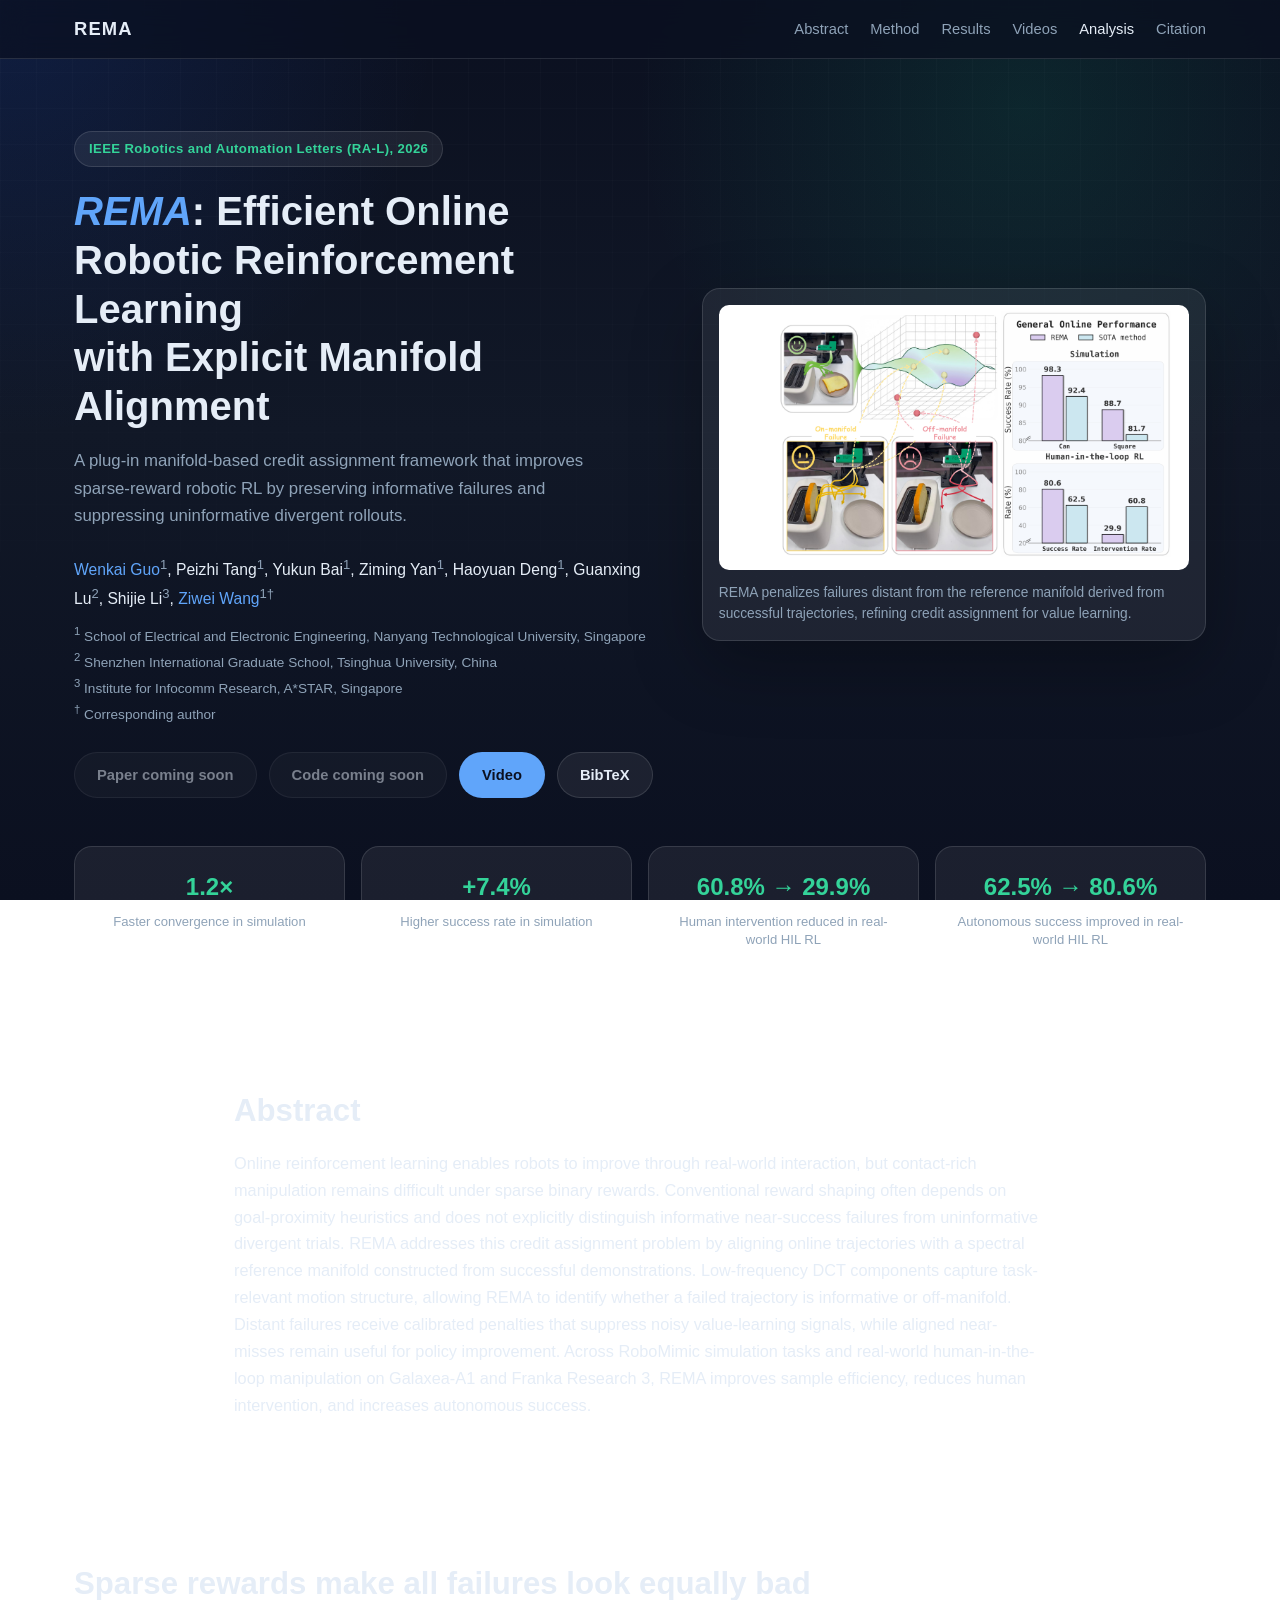
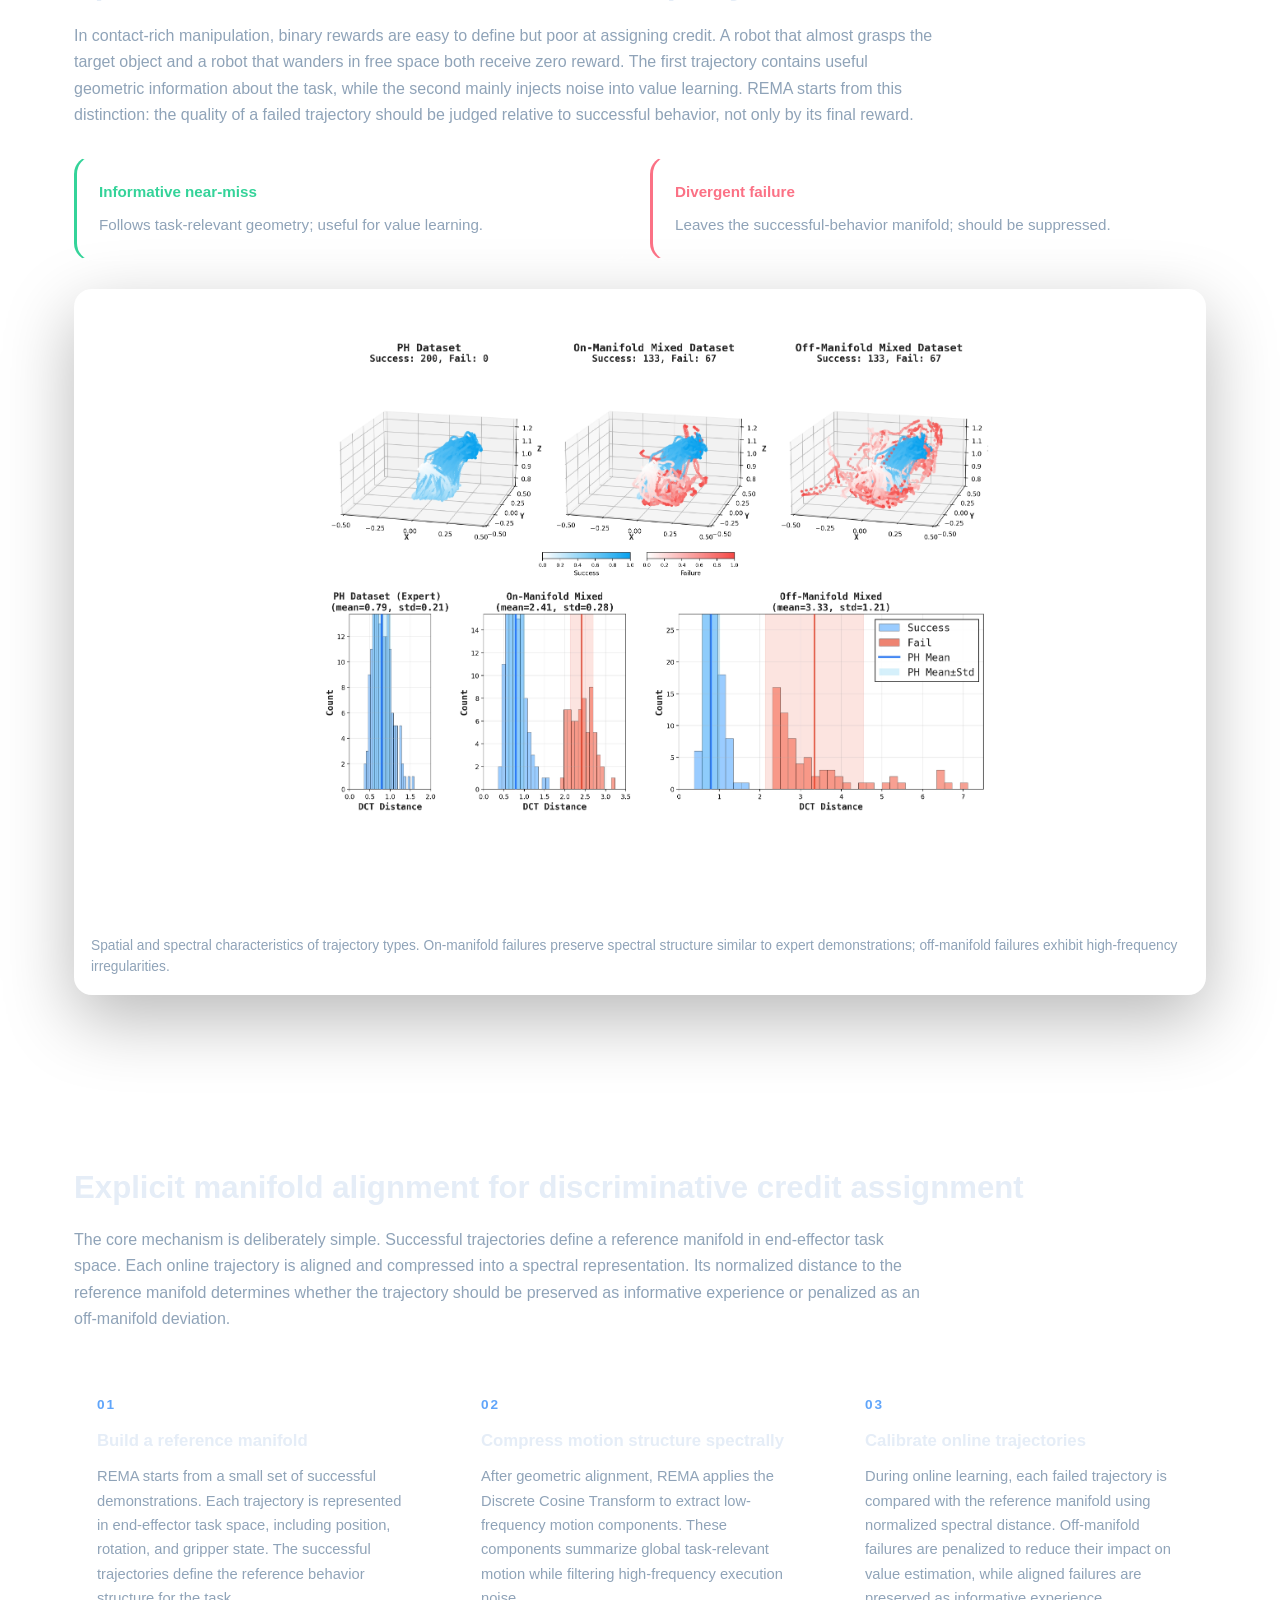
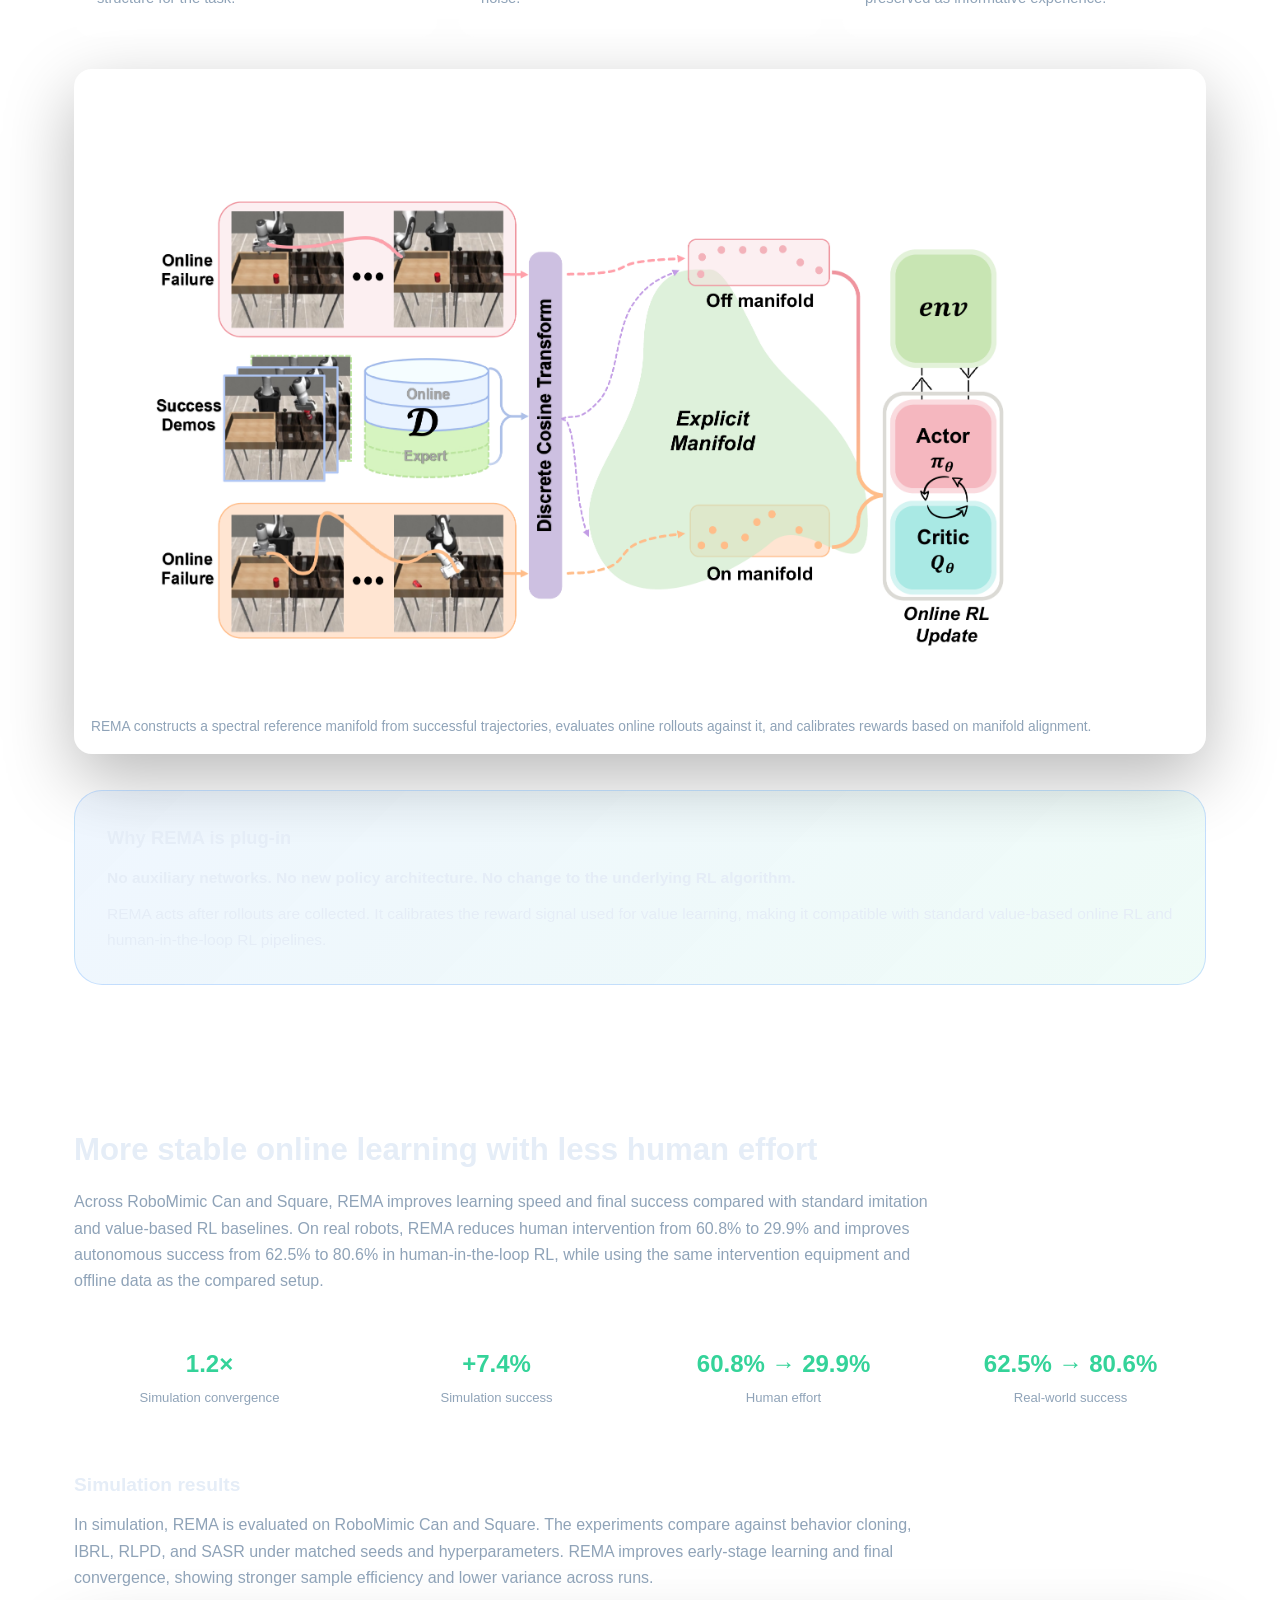
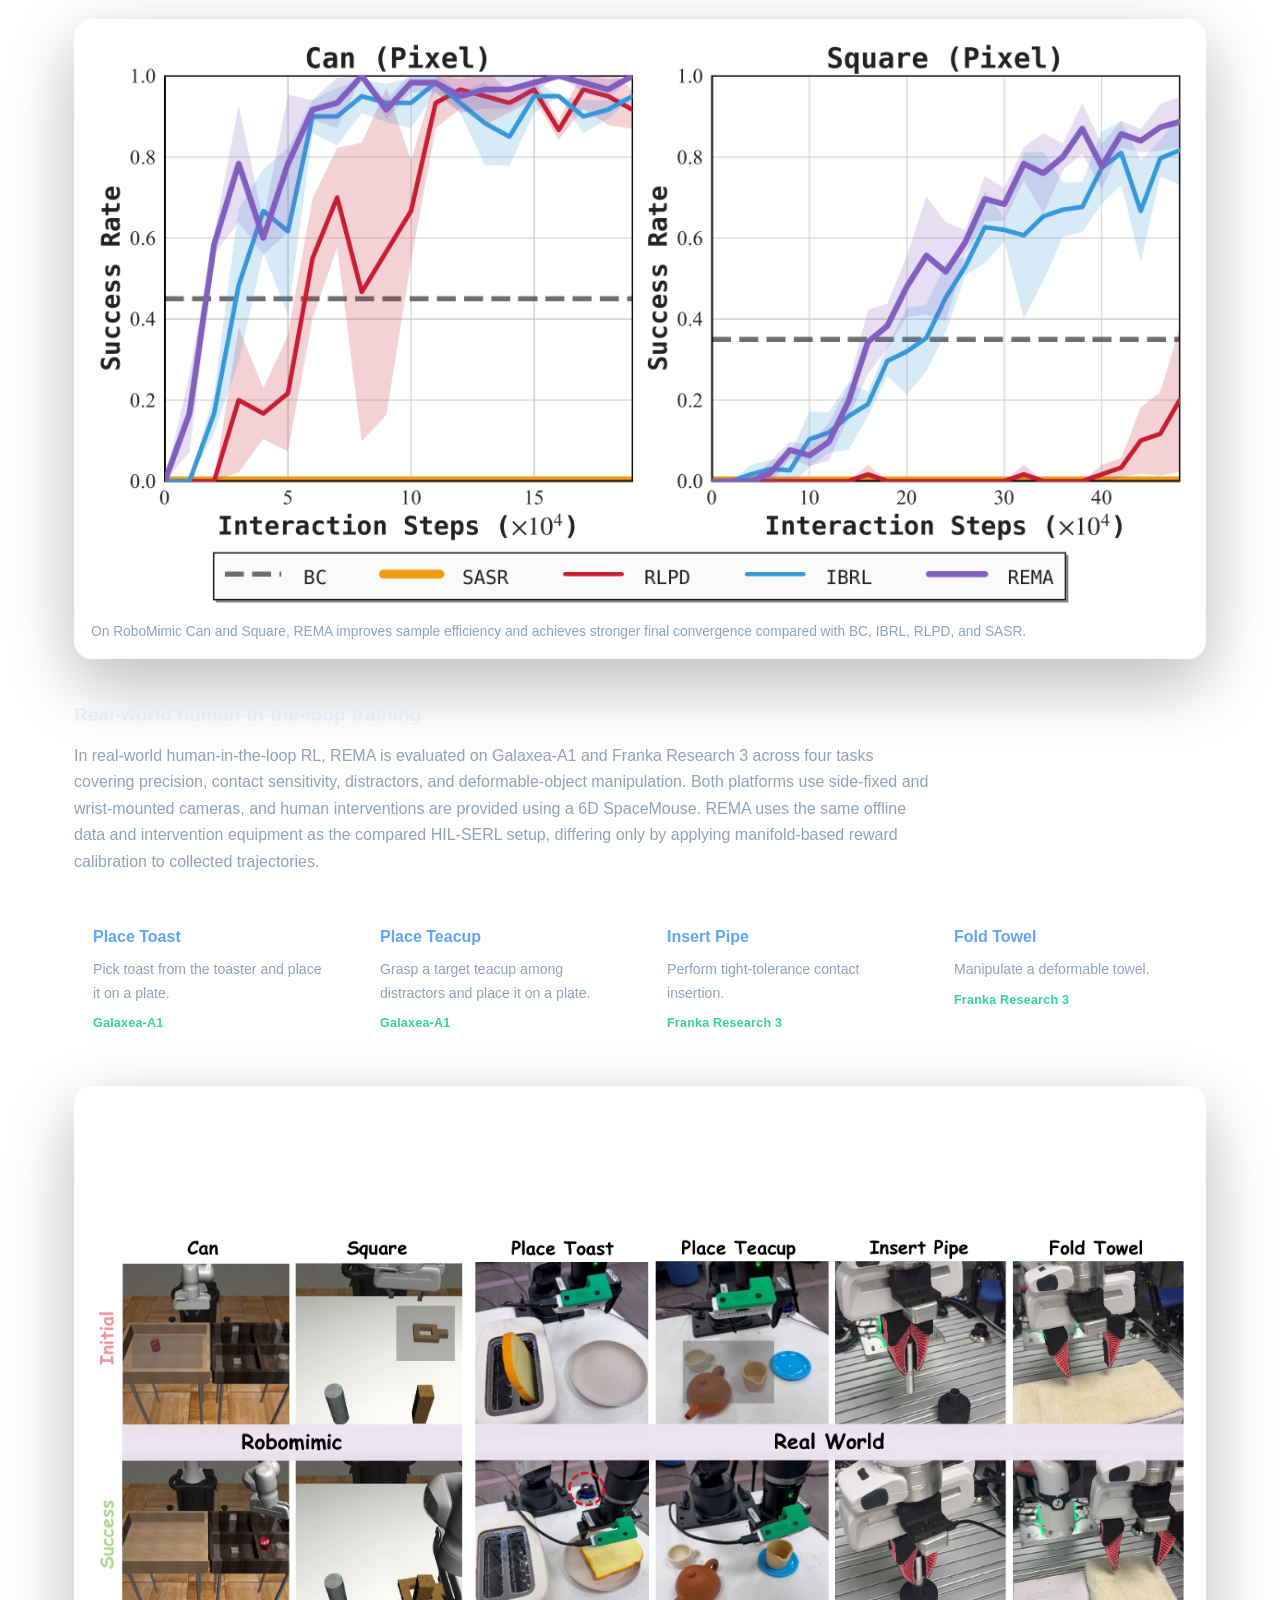
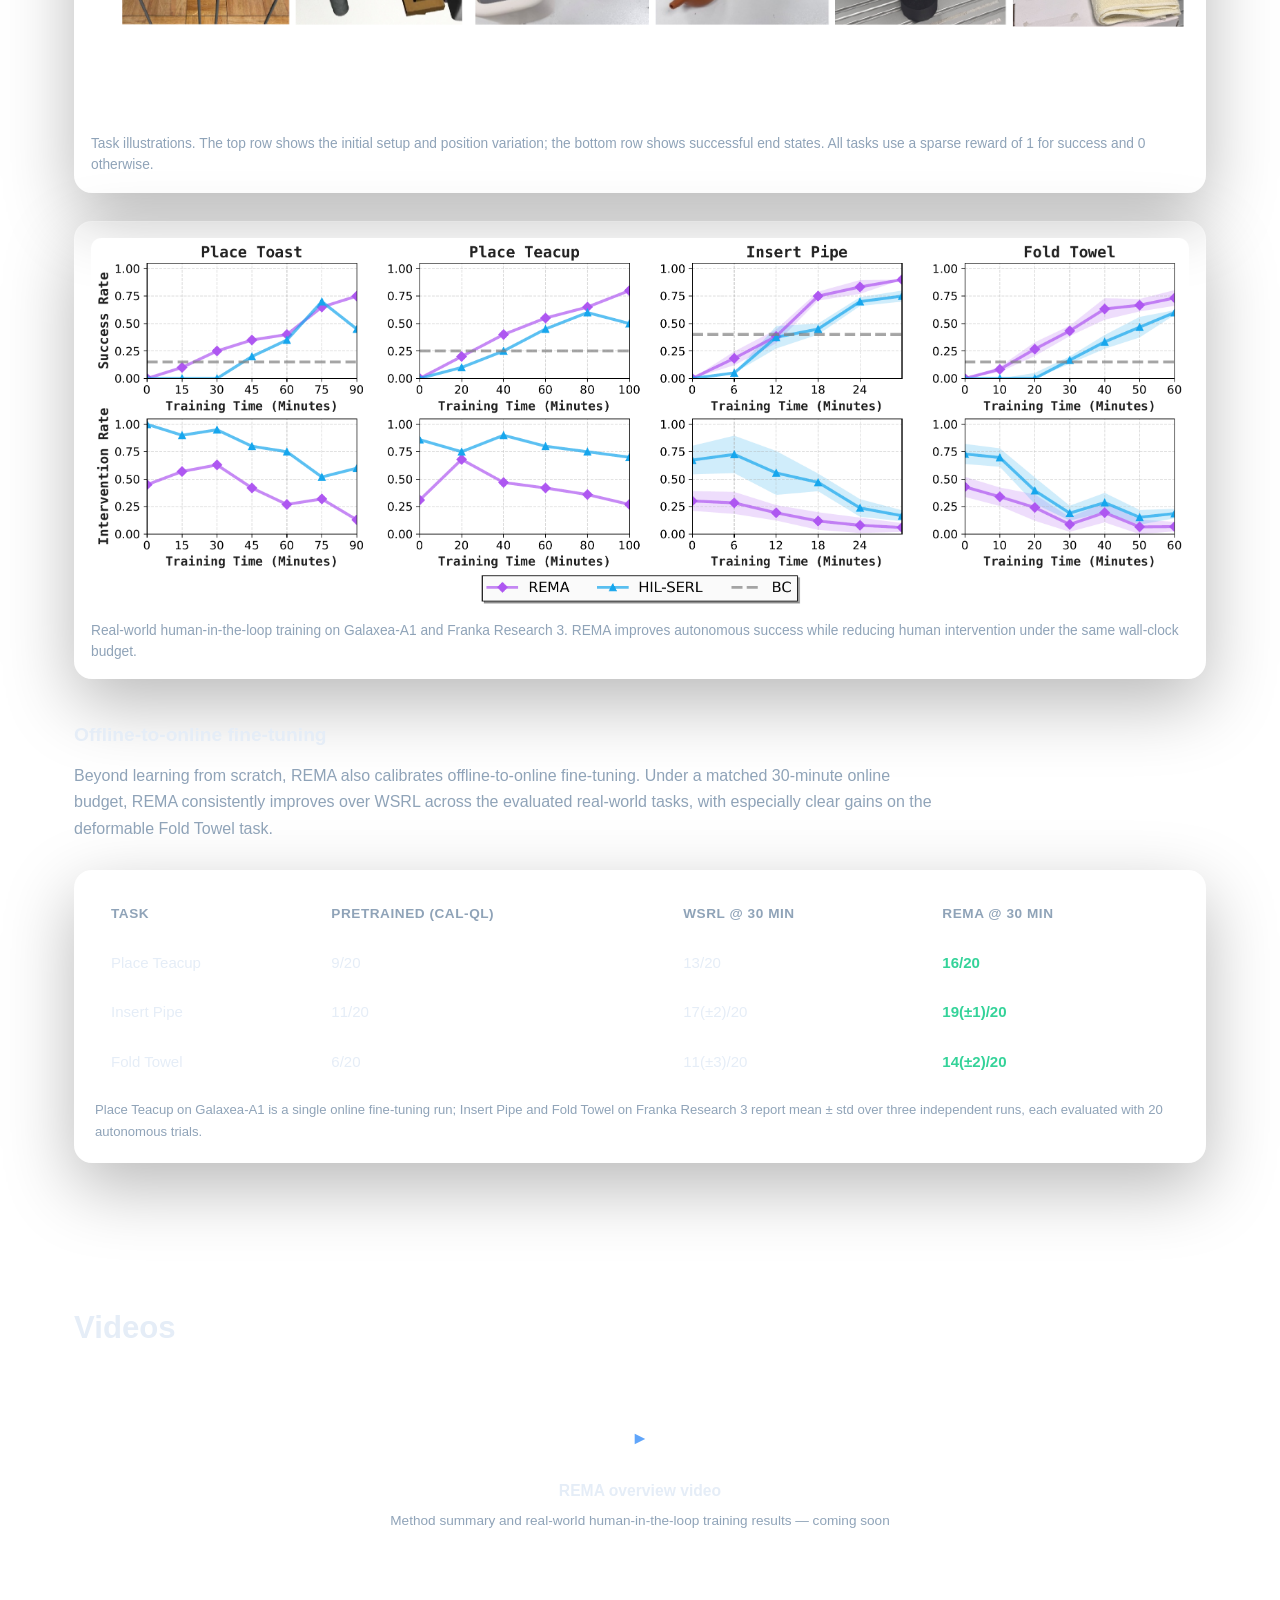
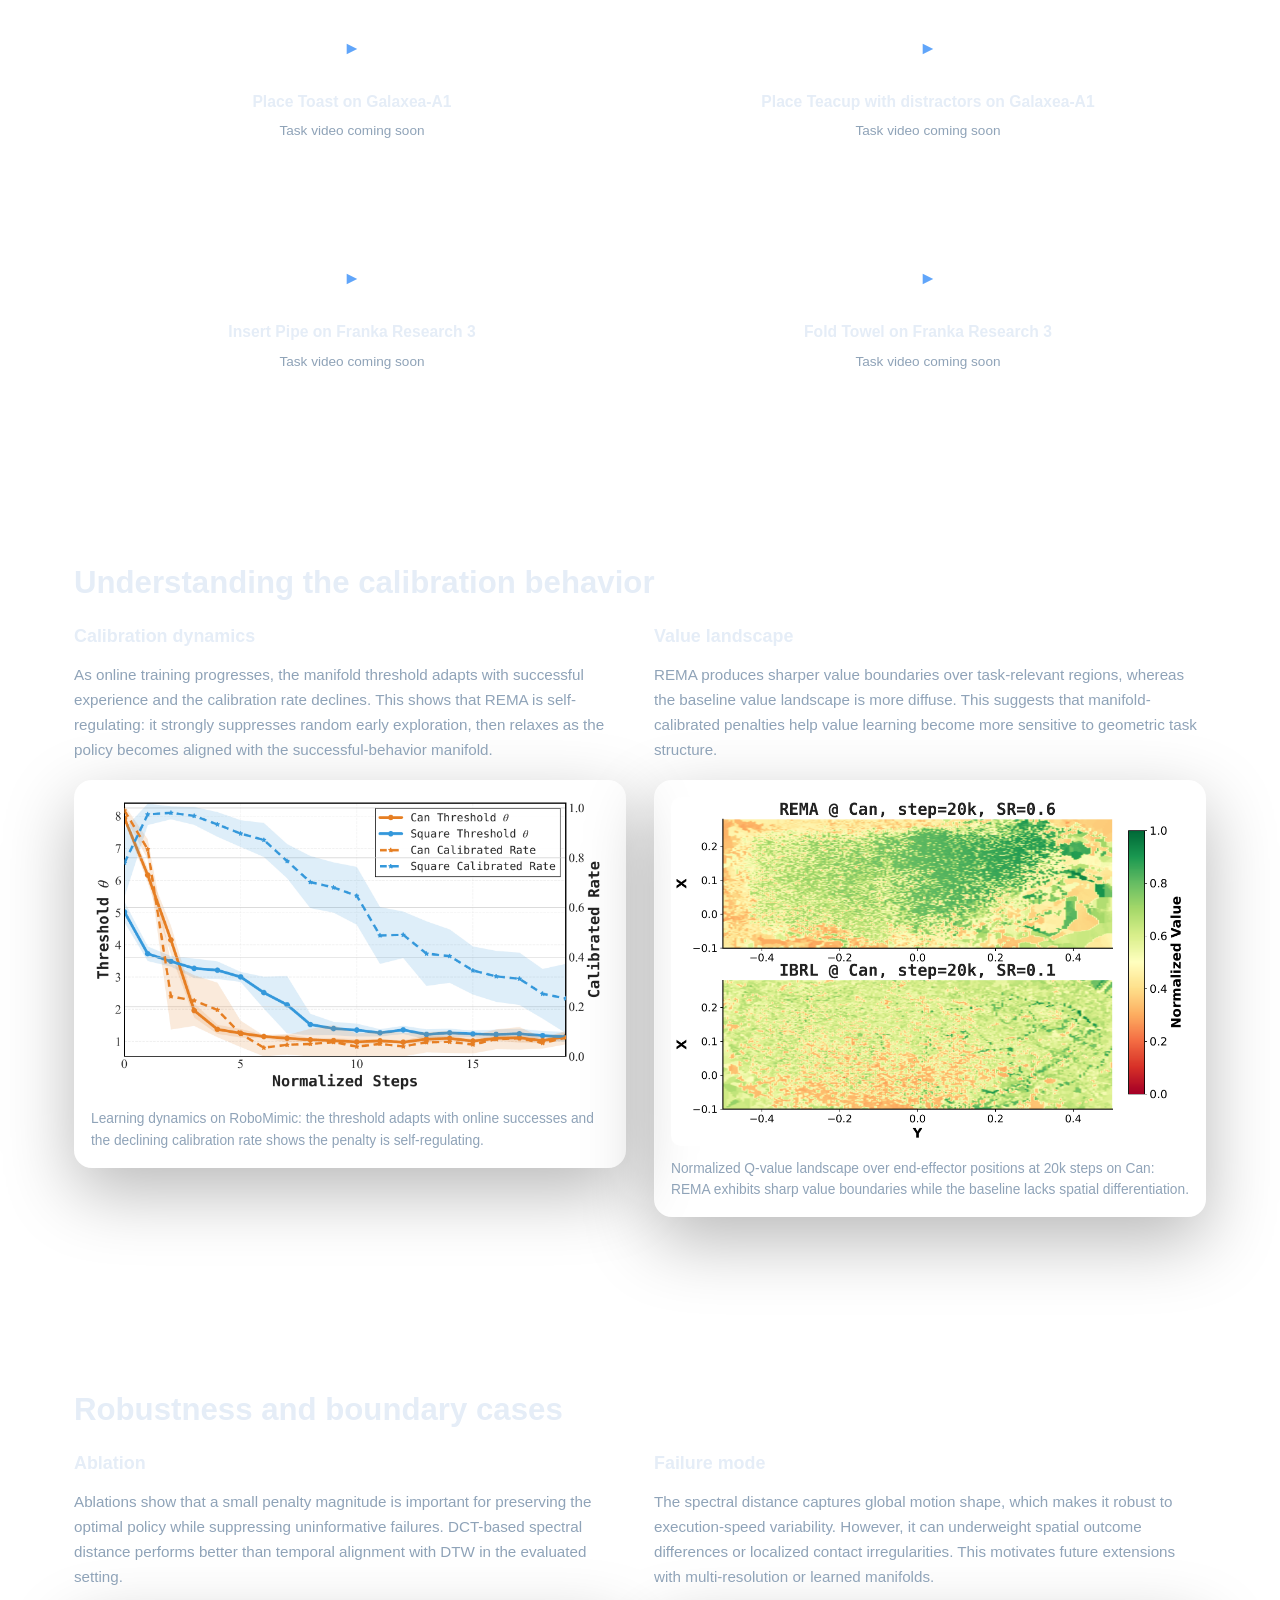
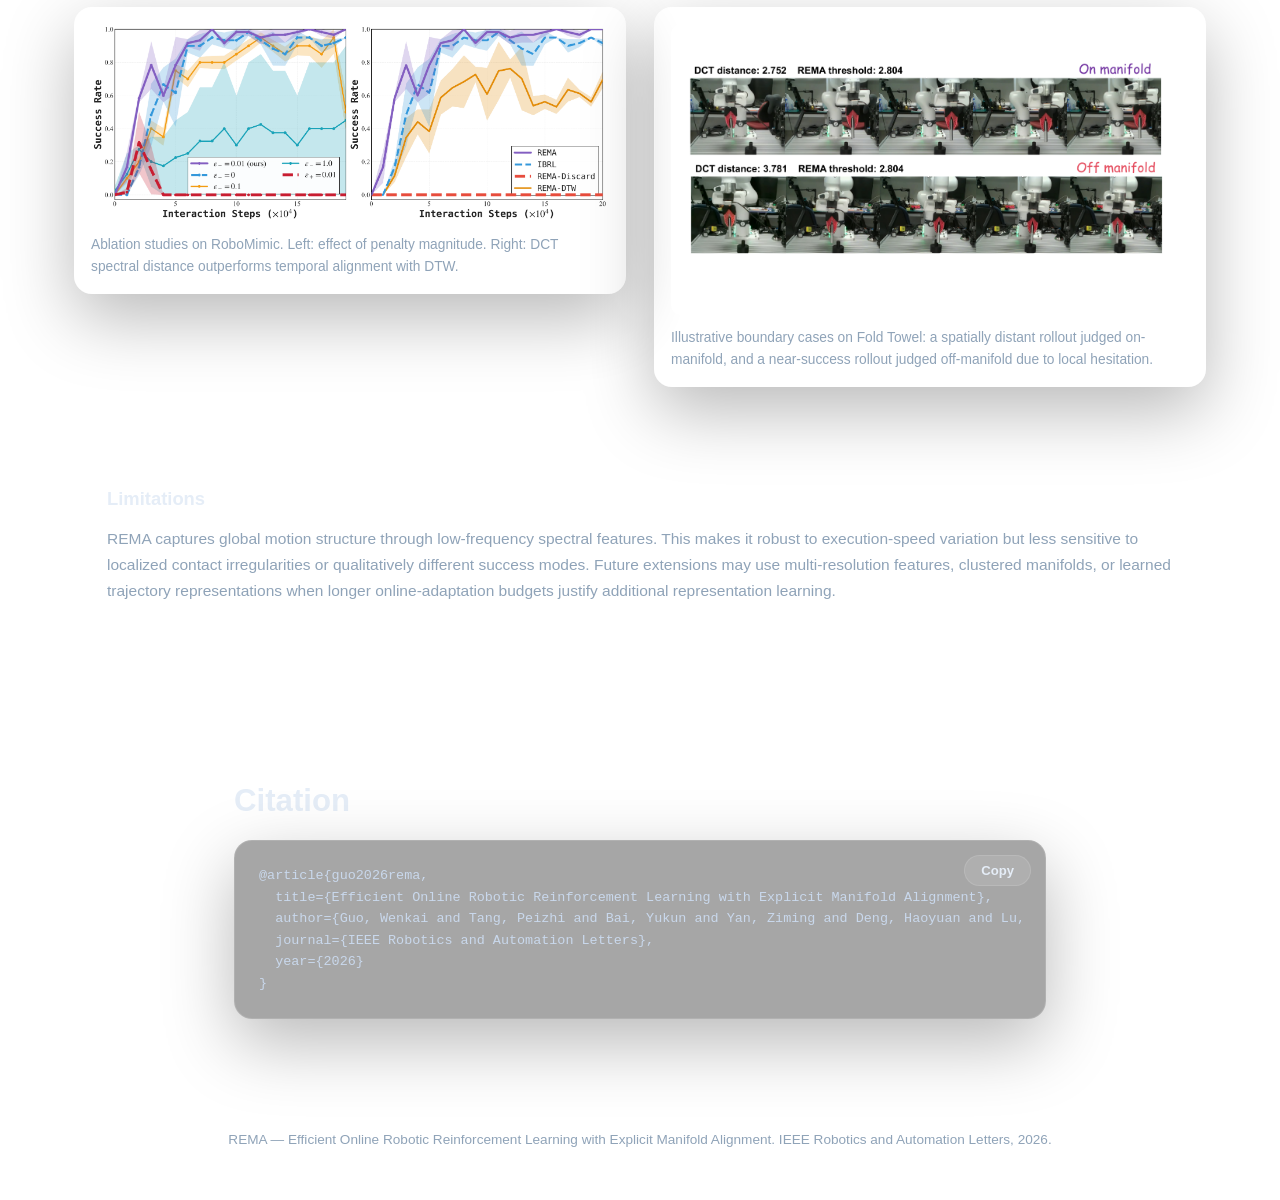
==== commit 7f3a9207: "Defer overview video; use placeholder to unblock Pages deploy Co-Authored-By: Claude Fable 5 <norepl" ====
--- a/REMA/index.html
+++ b/REMA/index.html
@@ -273,13 +273,13 @@
     <div class="container reveal">
       <h2>Videos</h2>
 
-      <figure class="video-card main-video reveal">
-        <video controls preload="metadata" playsinline>
-          <source src="assets/videos/rema_overview.mp4" type="video/mp4">
-          Your browser does not support the video tag.
-        </video>
-        <figcaption>REMA overview video: method summary and real-world human-in-the-loop training results.</figcaption>
-      </figure>
+      <!-- Overview video temporarily removed from deployment; restore when hosting is sorted.
+           Expected: assets/videos/rema_overview.mp4 -->
+      <div class="video-placeholder main-video reveal">
+        <span class="ph-icon">&#9658;</span>
+        <h4>REMA overview video</h4>
+        <p>Method summary and real-world human-in-the-loop training results &mdash; coming soon</p>
+      </div>
 
       <div class="video-grid">
         <!-- Per-task videos not yet available; placeholder cards keep expected asset paths visible.
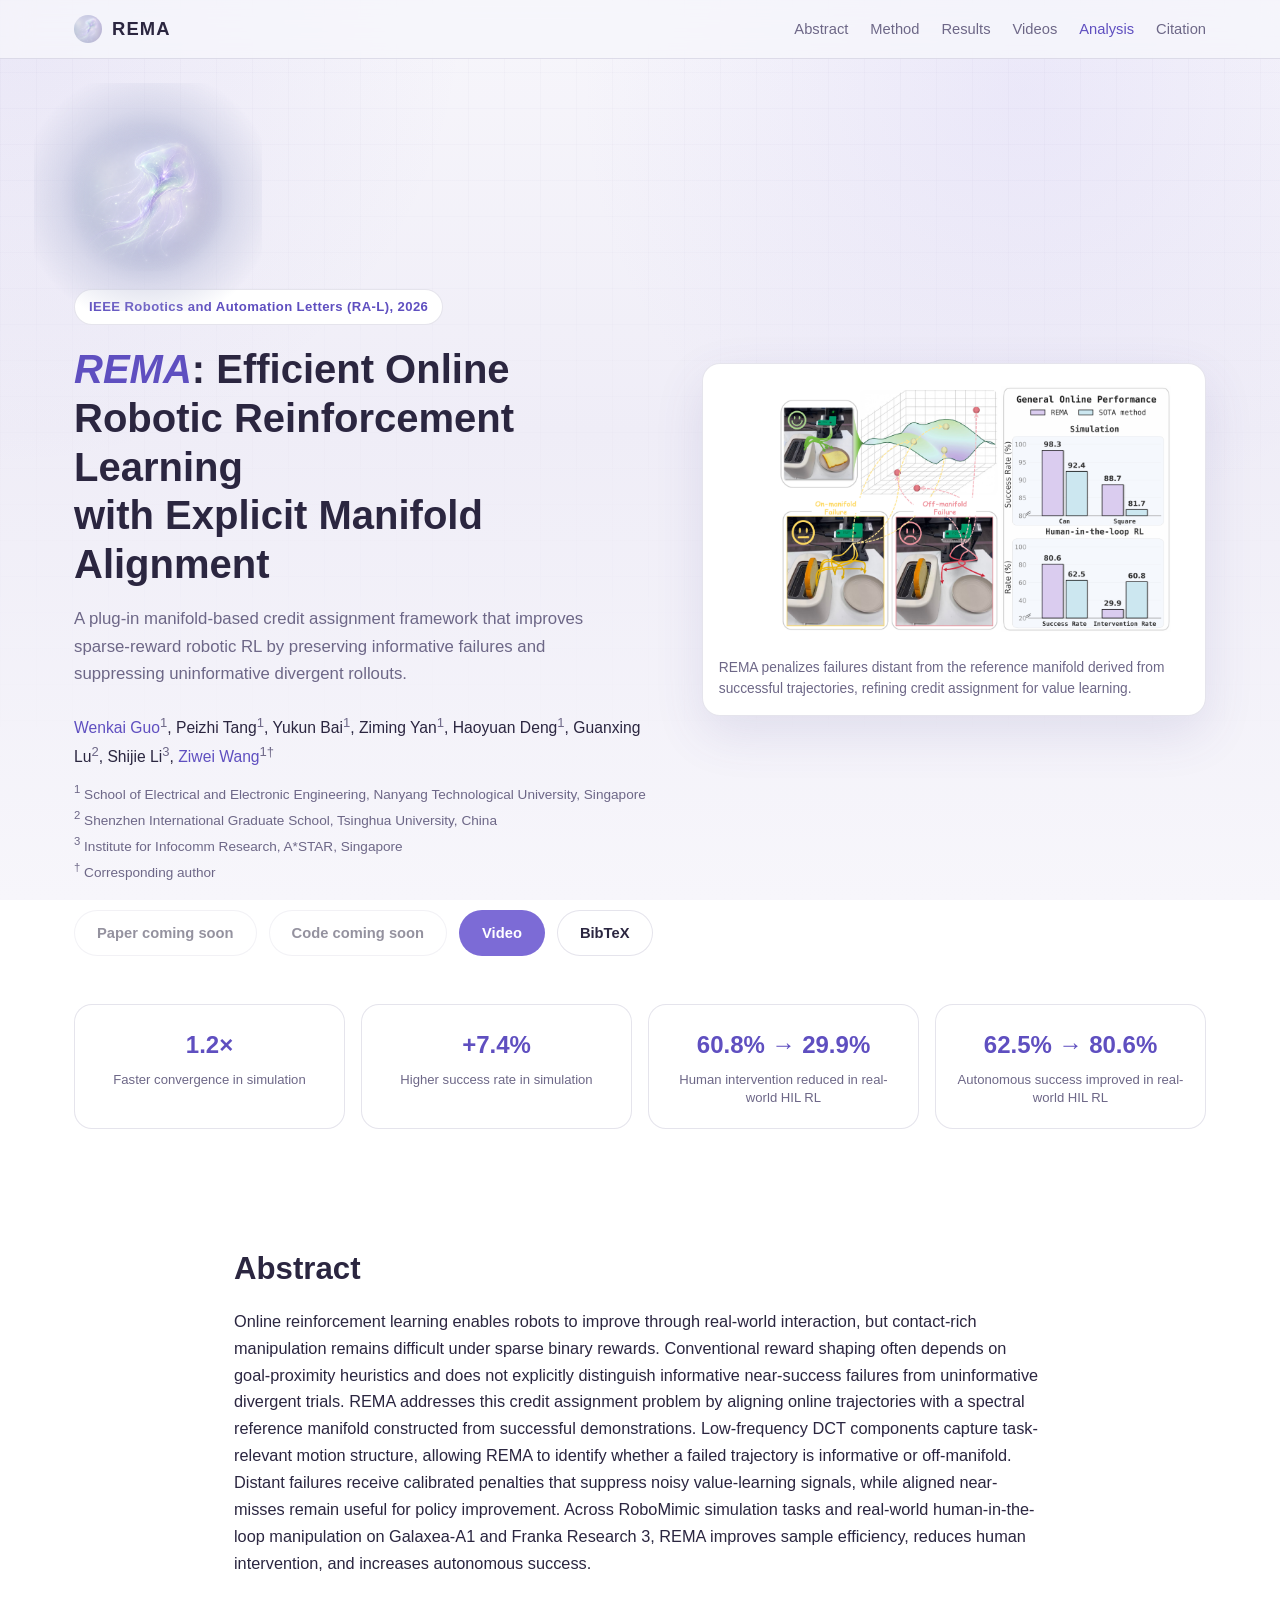
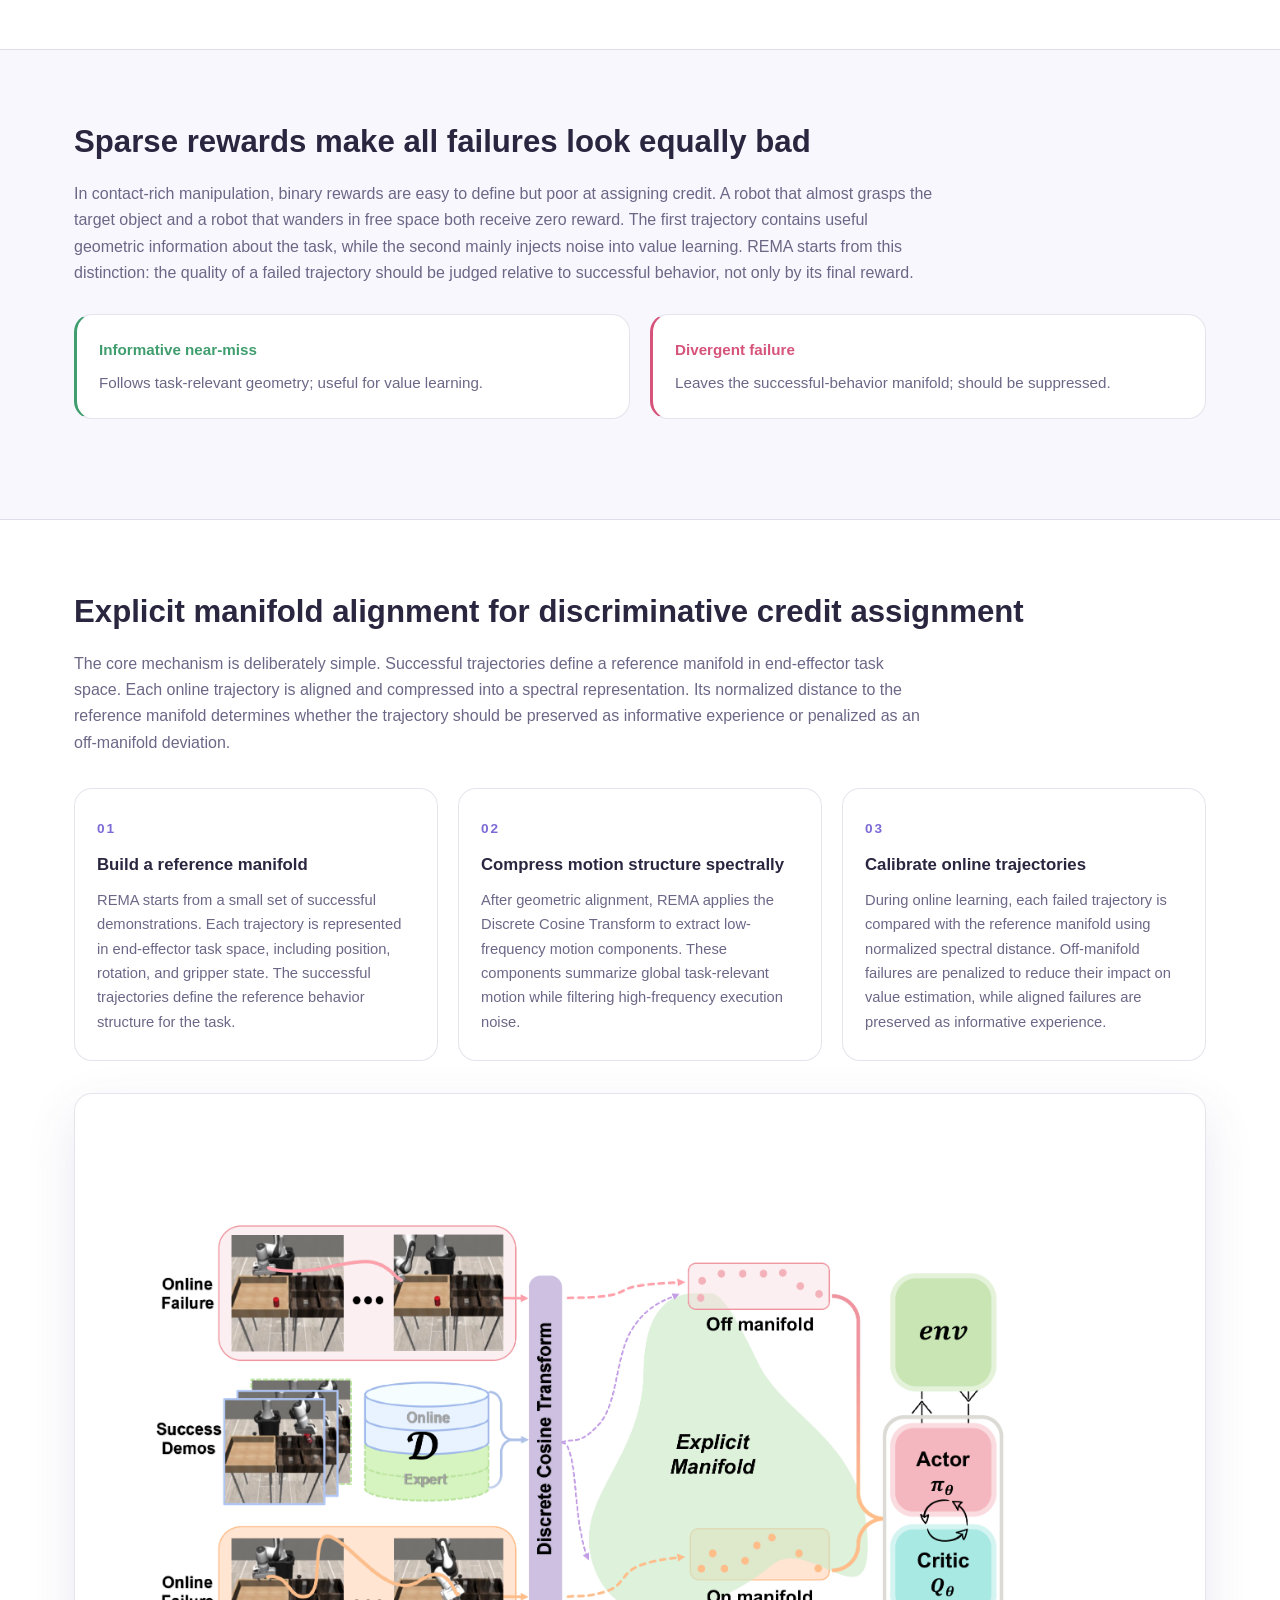
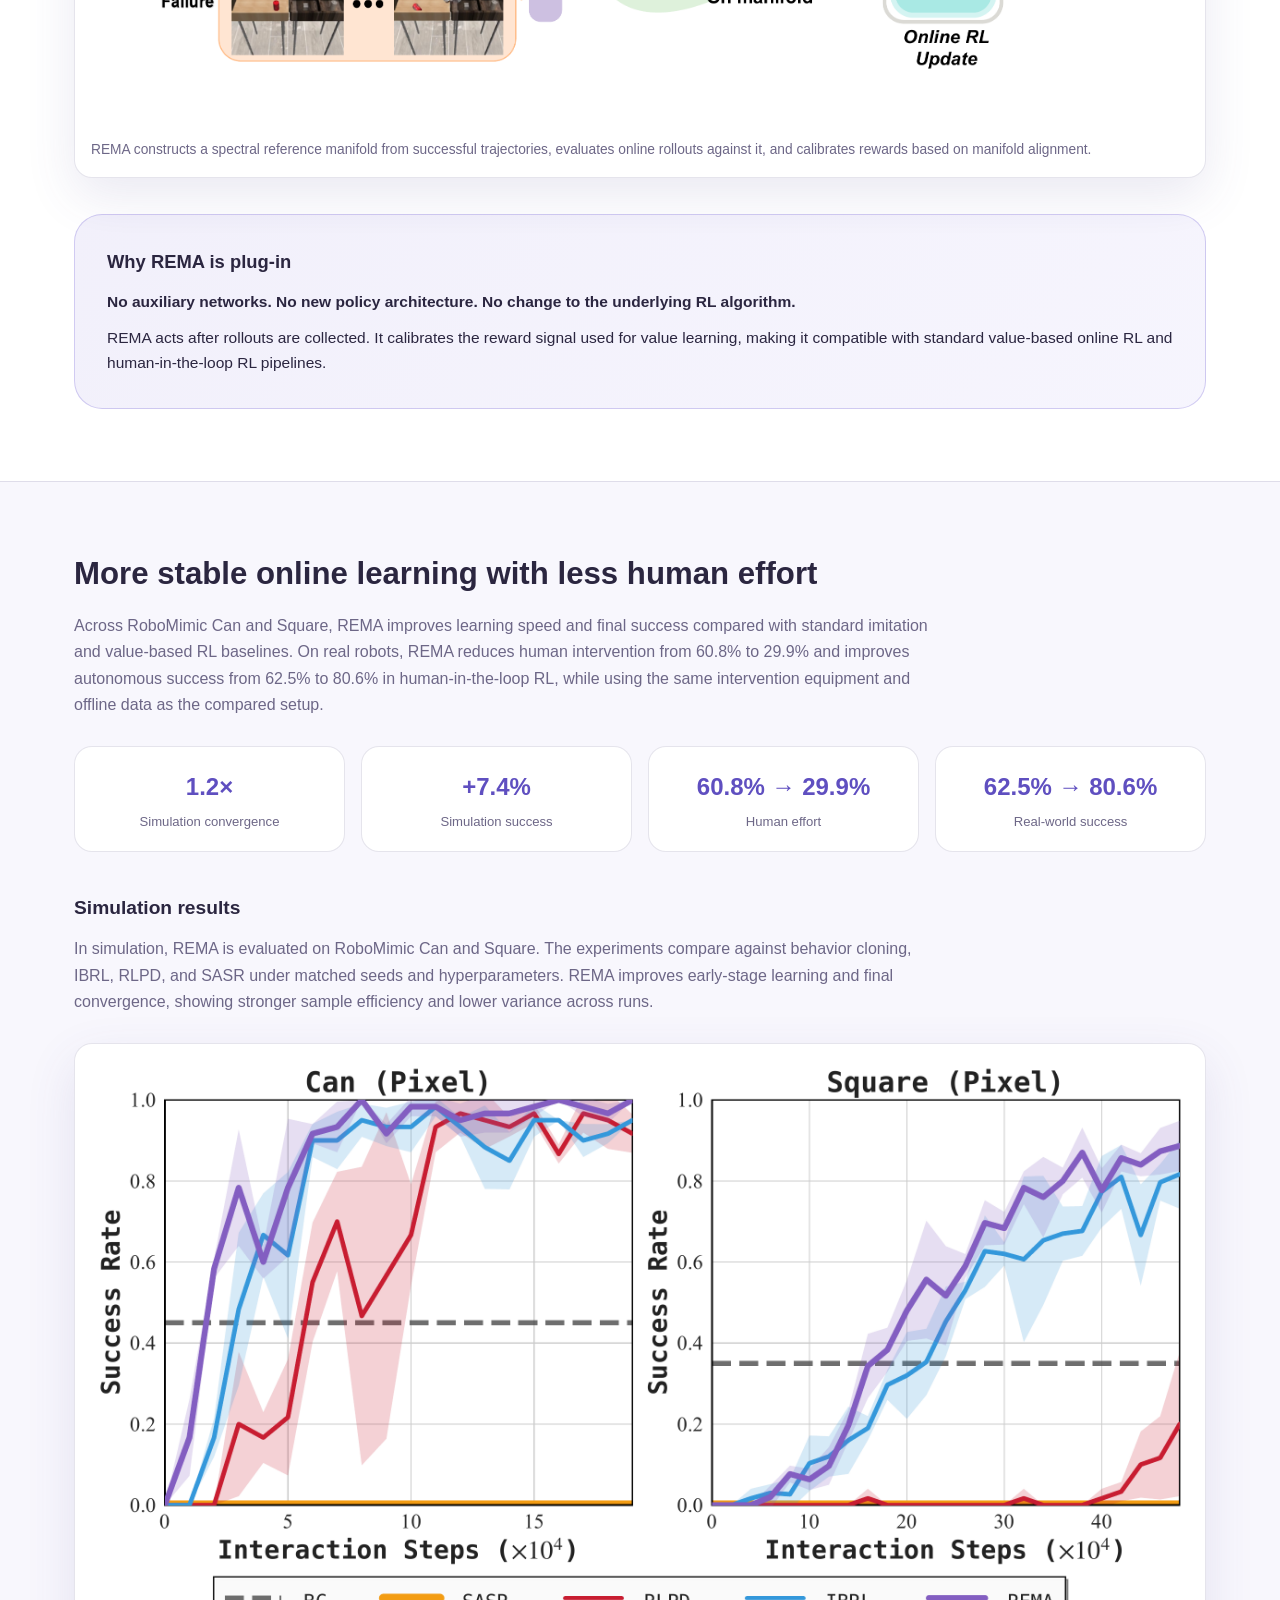
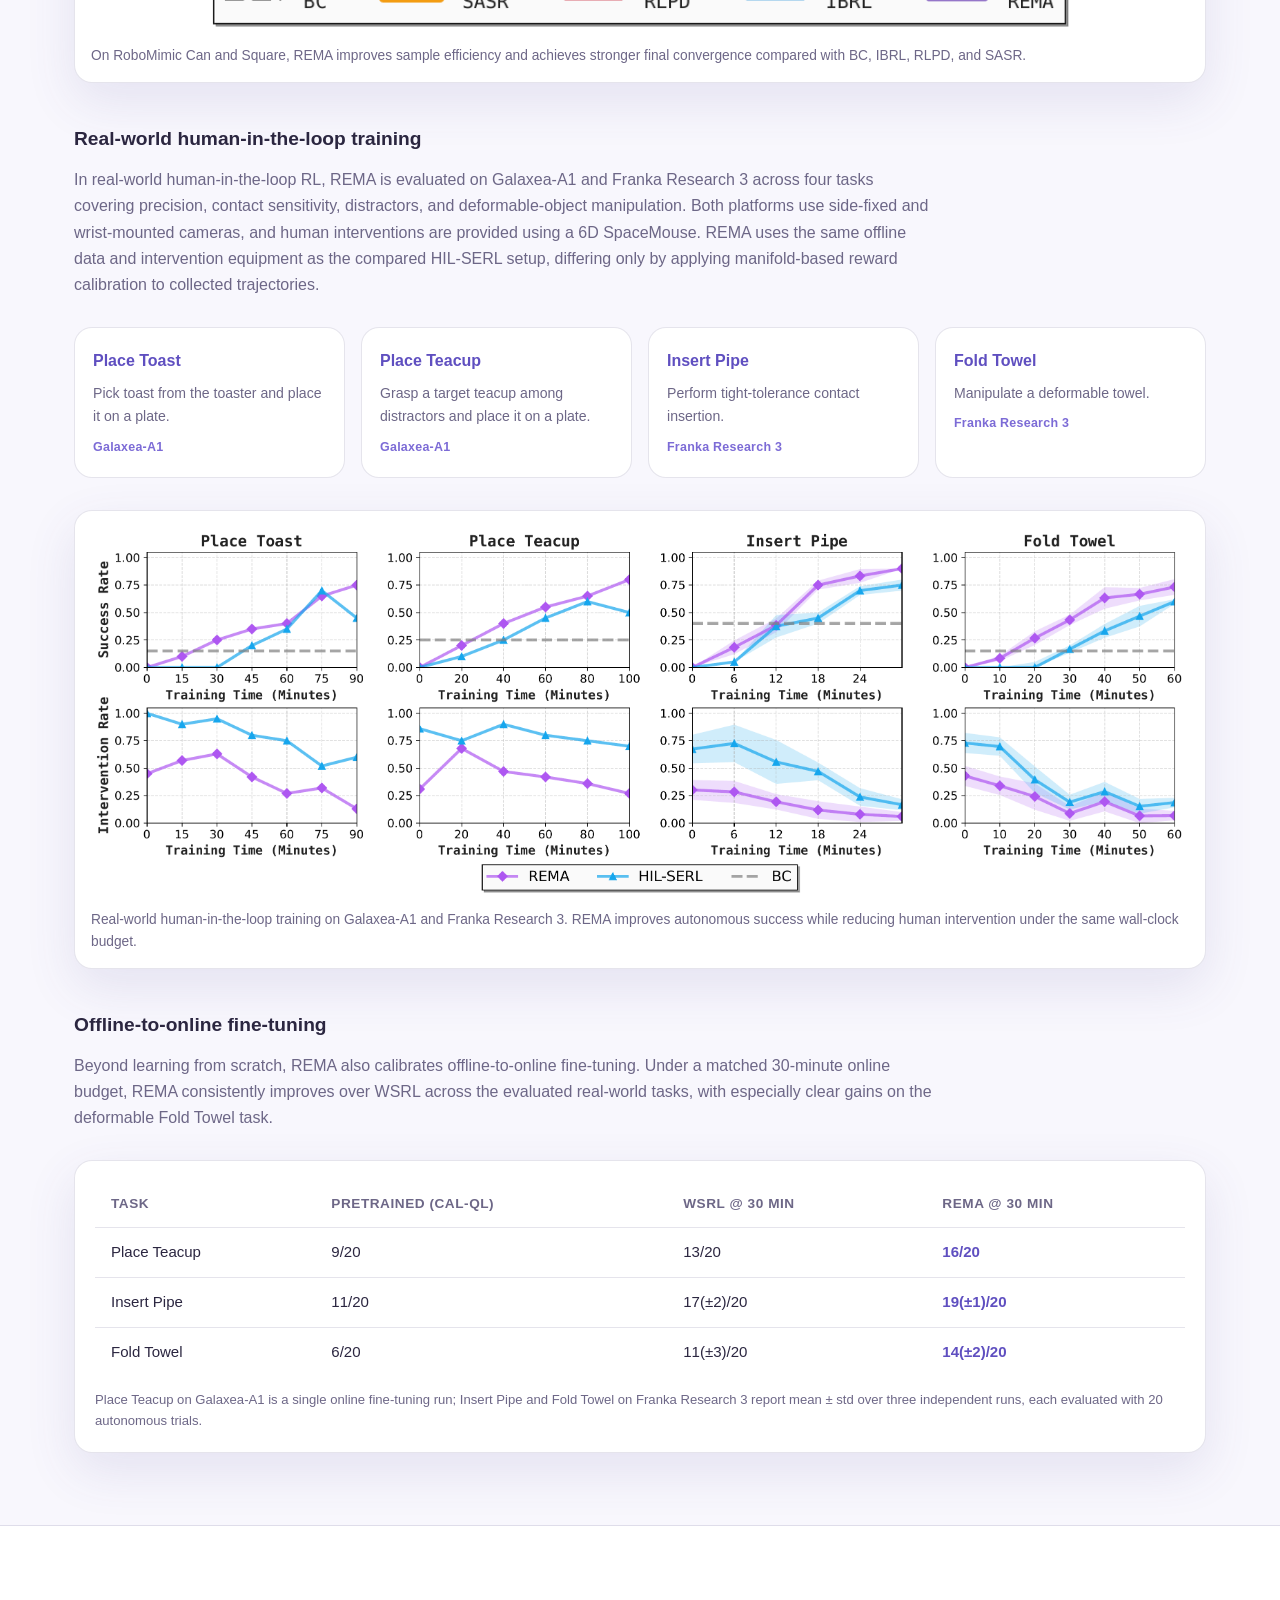
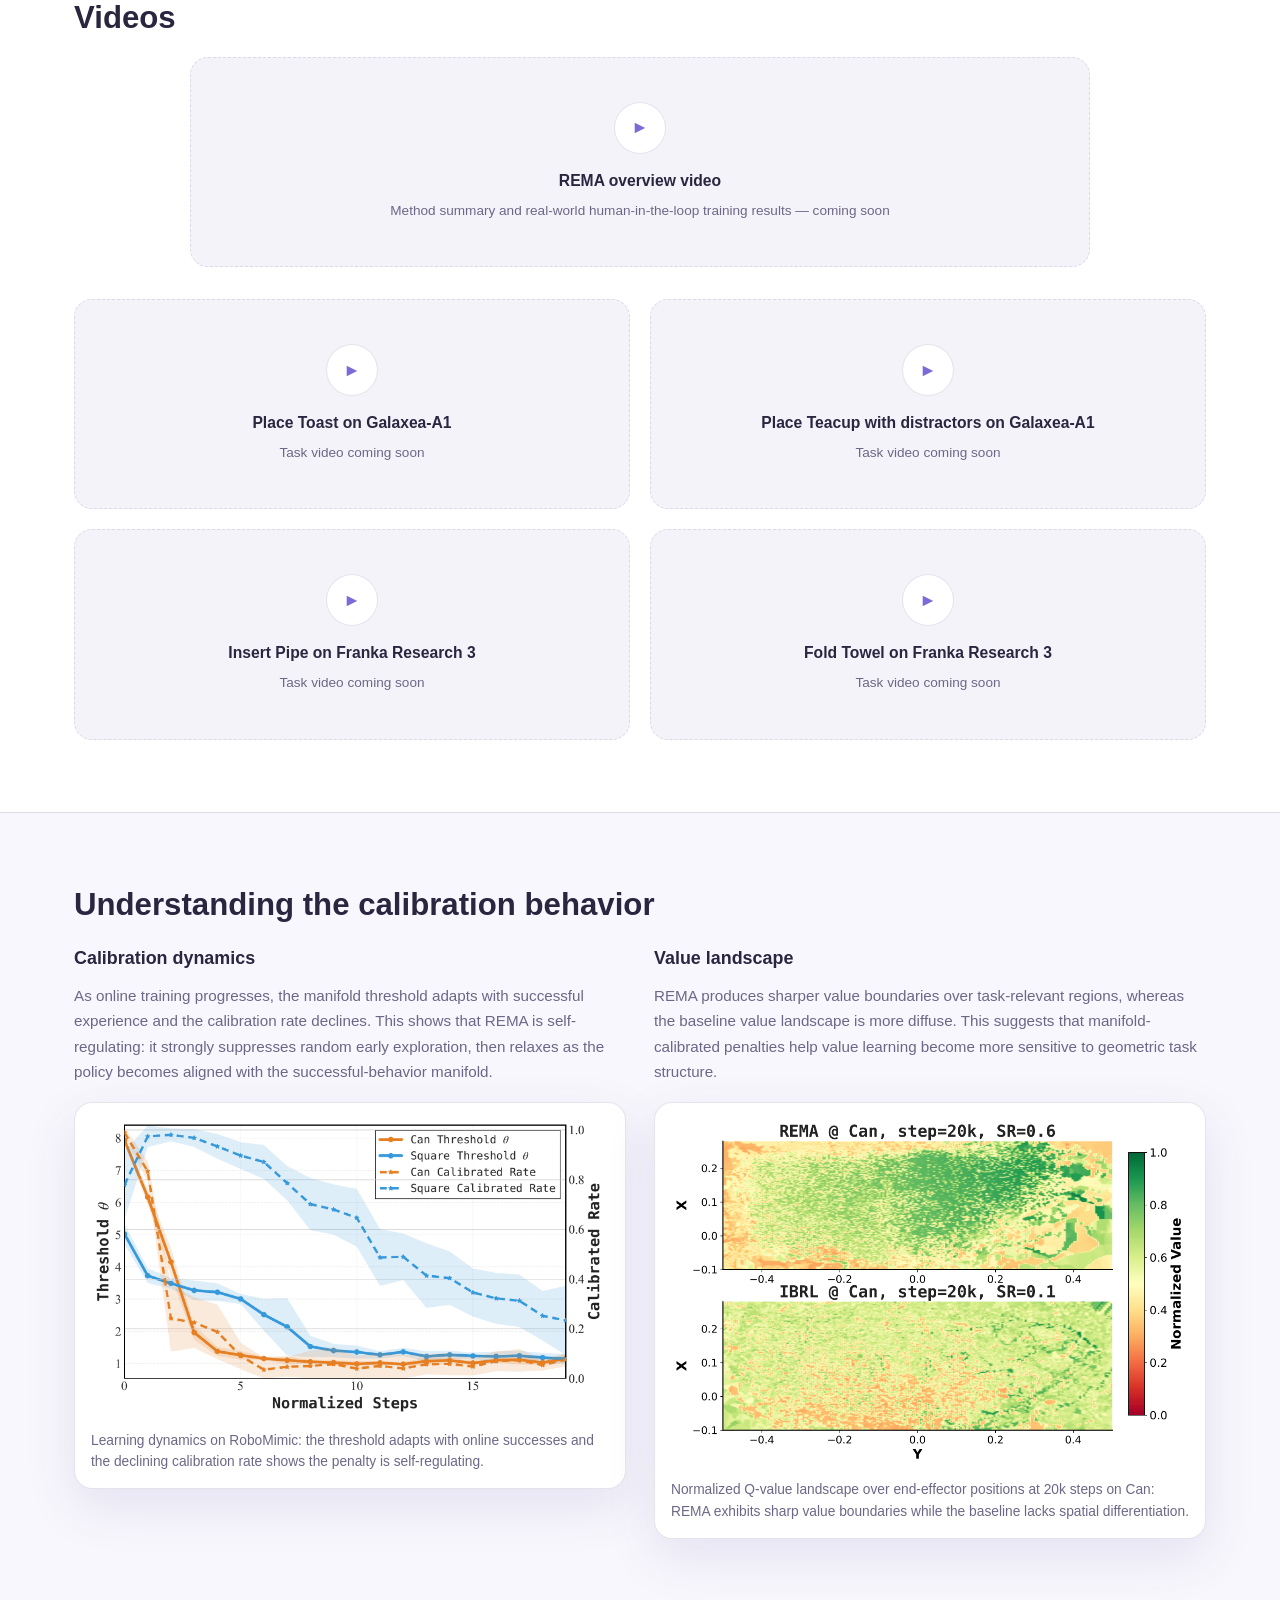
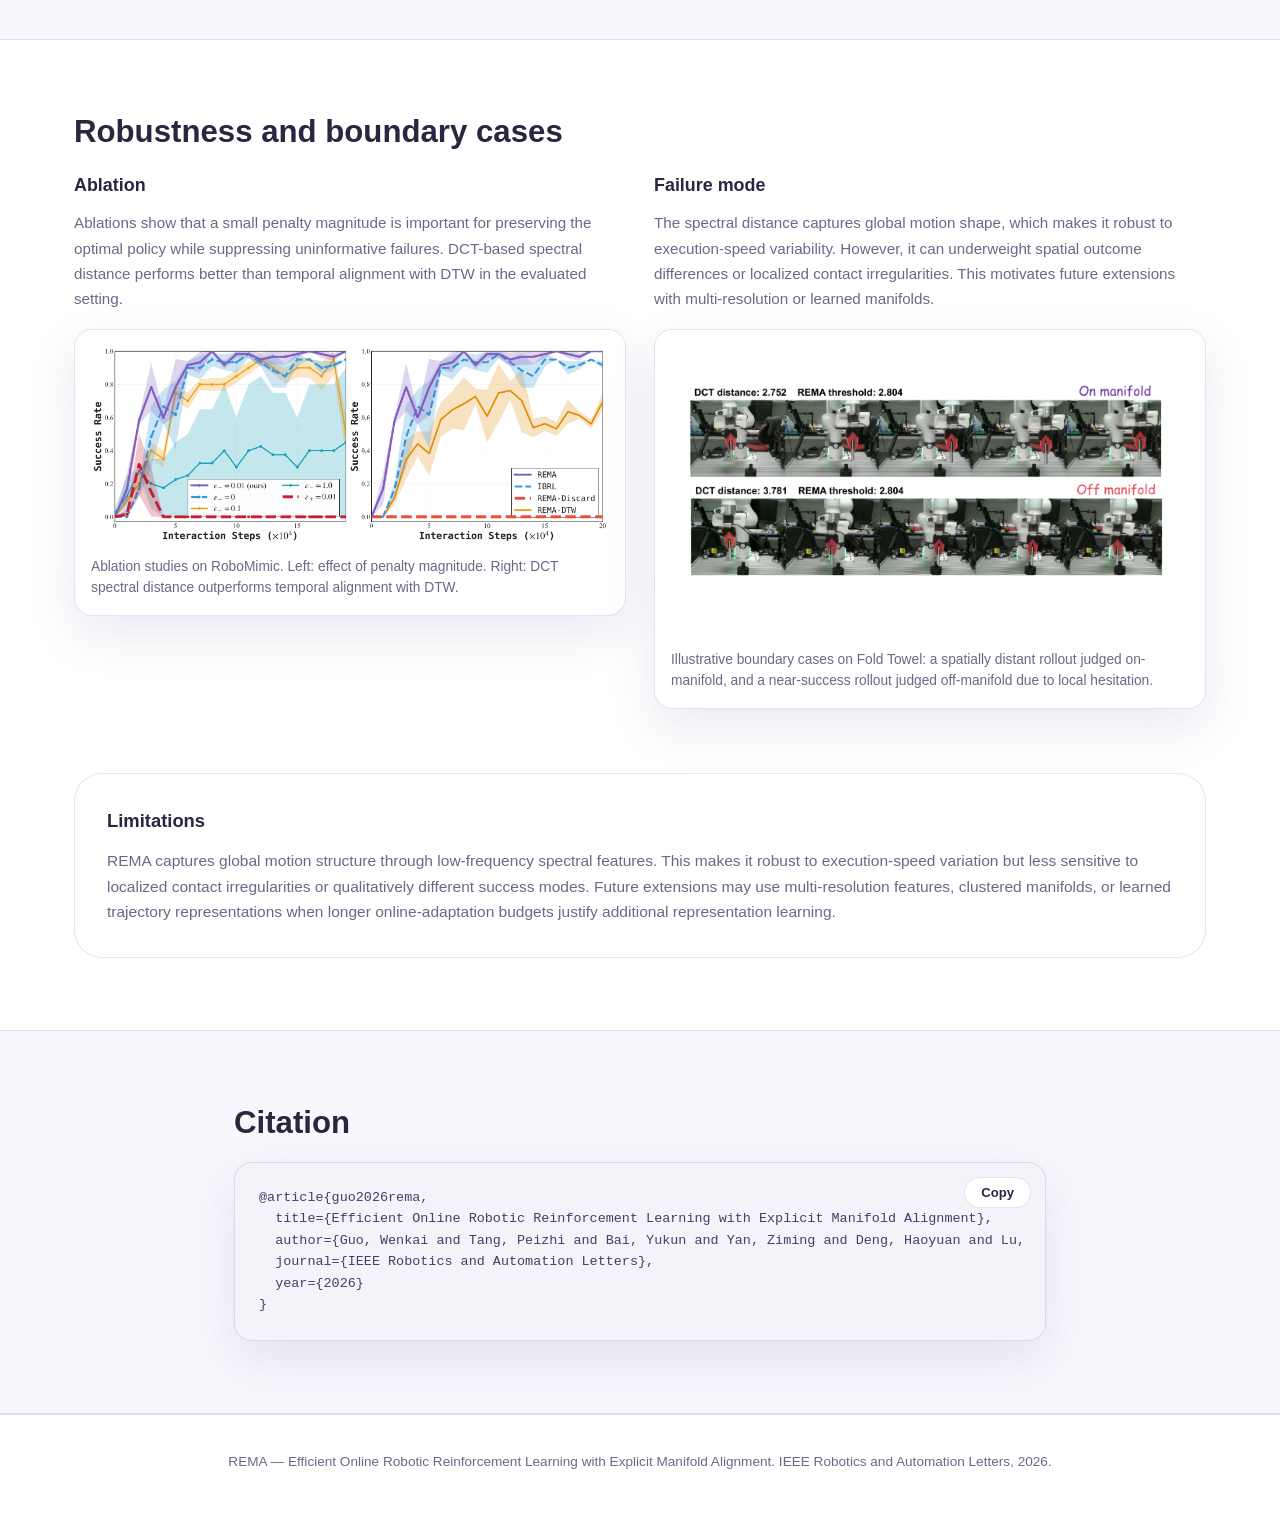
==== commit ee57863b: "REMA page: light lavender theme + project icon; remove two figures Co-Authored-By: Claude Fable 5 <n" ====
--- a/REMA/index.html
+++ b/REMA/index.html
@@ -8,14 +8,16 @@
   <meta property="og:title" content="REMA: Efficient Online Robotic Reinforcement Learning with Explicit Manifold Alignment">
   <meta property="og:description" content="Explicit manifold alignment for sample-efficient online robotic reinforcement learning.">
   <meta property="og:type" content="website">
-  <meta property="og:image" content="assets/images/teaser.png">
+  <meta property="og:image" content="assets/images/rema_icon_480.png">
+  <link rel="icon" type="image/png" href="assets/images/rema_icon_128.png">
+  <link rel="apple-touch-icon" href="assets/images/rema_icon_128.png">
   <link rel="stylesheet" href="assets/styles.css">
 </head>
 <body>
 
 <header class="nav-wrap">
   <nav class="nav" aria-label="Main navigation">
-    <a class="nav-brand" href="#top">REMA</a>
+    <a class="nav-brand" href="#top"><img src="assets/images/rema_icon_128.png" alt="" aria-hidden="true">REMA</a>
     <div class="nav-links">
       <a href="#abstract">Abstract</a>
       <a href="#method">Method</a>
@@ -33,6 +35,9 @@
   <section class="hero">
     <div class="container hero-grid">
       <div class="hero-text reveal">
+        <div class="project-icon-wrap">
+          <img class="project-icon" src="assets/images/rema_icon_480.png" alt="REMA project icon: a luminous lavender jellyfish, evoking trajectories drifting around a manifold.">
+        </div>
         <span class="venue-badge">IEEE Robotics and Automation Letters (RA-L), 2026</span>
         <h1 class="hero-title"><em>REMA</em>: Efficient Online Robotic Reinforcement Learning<br class="wide-only"> with Explicit Manifold Alignment</h1>
         <p class="hero-subtitle">A plug-in manifold-based credit assignment framework that improves sparse-reward robotic RL by preserving informative failures and suppressing uninformative divergent rollouts.</p>
@@ -131,11 +136,6 @@
           <p>Leaves the successful-behavior manifold; should be suppressed.</p>
         </div>
       </div>
-
-      <figure class="figure-card reveal">
-        <img src="assets/images/empirical_dataset.png" alt="Spatial and spectral characteristics of trajectory types: on-manifold failures share low-frequency DCT profiles with expert data, off-manifold failures show high-frequency irregularities.">
-        <figcaption>Spatial and spectral characteristics of trajectory types. On-manifold failures preserve spectral structure similar to expert demonstrations; off-manifold failures exhibit high-frequency irregularities.</figcaption>
-      </figure>
     </div>
   </section>
 
@@ -232,11 +232,6 @@
         <div class="task-card"><h4>Insert Pipe</h4><p>Perform tight-tolerance contact insertion. <span class="task-platform">Franka Research 3</span></p></div>
         <div class="task-card"><h4>Fold Towel</h4><p>Manipulate a deformable towel. <span class="task-platform">Franka Research 3</span></p></div>
       </div>
-
-      <figure class="figure-card reveal">
-        <img src="assets/images/experiment_setup.png" alt="Real-world task illustrations showing initial setups, position variation regions, and successful end states.">
-        <figcaption>Task illustrations. The top row shows the initial setup and position variation; the bottom row shows successful end states. All tasks use a sparse reward of 1 for success and 0 otherwise.</figcaption>
-      </figure>
 
       <figure class="figure-card reveal">
         <img src="assets/images/realworld_result.png" alt="Real-world human-in-the-loop training results on Galaxea-A1 and Franka Research 3.">
--- a/REMA/assets/styles.css
+++ b/REMA/assets/styles.css
@@ -1,16 +1,21 @@
-/* ===== REMA project page — dark robotics theme ===== */
+/* ===== REMA project page — light lavender theme ===== */
 
 :root {
-  --bg: #0b1020;
-  --panel: rgba(255, 255, 255, 0.065);
-  --panel-strong: rgba(255, 255, 255, 0.10);
-  --line: rgba(255, 255, 255, 0.12);
-  --text: #e5edf7;
-  --muted: #8fa3b8;
-  --accent: #60a5fa;
-  --accent-2: #34d399;
-  --danger: #fb7185;
-  --shadow: 0 24px 70px rgba(0, 0, 0, 0.28);
+  --bg: #f7f6fb;
+  --bg-deep: #efedf7;
+  --panel: #ffffff;
+  --panel-soft: #f5f3fa;
+  --panel-strong: #ece9f6;
+  --line: rgba(74, 63, 122, 0.14);
+  --text: #2b2640;
+  --muted: #6d6787;
+  --accent: #7c6bd6;
+  --accent-deep: #5f4fc0;
+  --accent-soft: #a99cf0;
+  --good: #3f9d6e;
+  --danger: #d6537a;
+  --icon-halo: #bcc0da;
+  --shadow: 0 18px 50px rgba(83, 71, 148, 0.12);
   --radius-lg: 28px;
   --radius-md: 18px;
   --max-width: 1180px;
@@ -25,9 +30,9 @@
   color: var(--text);
   line-height: 1.65;
   background:
-    radial-gradient(circle at top left, rgba(37, 99, 235, 0.16), transparent 28%),
-    radial-gradient(circle at 80% 12%, rgba(16, 185, 129, 0.12), transparent 30%),
-    linear-gradient(180deg, #0b1020 0%, #111827 48%, #0b1020 100%);
+    radial-gradient(circle at top left, rgba(124, 107, 214, 0.10), transparent 30%),
+    radial-gradient(circle at 80% 10%, rgba(169, 156, 240, 0.14), transparent 34%),
+    linear-gradient(180deg, #f7f6fb 0%, #efedf7 48%, #f7f6fb 100%);
   background-attachment: fixed;
 }
 
@@ -37,8 +42,8 @@
   inset: 0;
   pointer-events: none;
   background-image:
-    linear-gradient(rgba(255,255,255,0.035) 1px, transparent 1px),
-    linear-gradient(90deg, rgba(255,255,255,0.035) 1px, transparent 1px);
+    linear-gradient(rgba(74, 63, 122, 0.045) 1px, transparent 1px),
+    linear-gradient(90deg, rgba(74, 63, 122, 0.045) 1px, transparent 1px);
   background-size: 36px 36px;
   -webkit-mask-image: linear-gradient(180deg, rgba(0,0,0,0.55), transparent 88%);
   mask-image: linear-gradient(180deg, rgba(0,0,0,0.55), transparent 88%);
@@ -51,7 +56,7 @@
 .container.narrow { max-width: 860px; }
 .narrow-text { max-width: 860px; color: var(--muted); margin-bottom: 28px; }
 
-a { color: var(--accent); text-decoration: none; }
+a { color: var(--accent-deep); text-decoration: none; }
 a:hover { text-decoration: underline; }
 
 .sr-only {
@@ -64,7 +69,7 @@
   position: sticky; top: 0; z-index: 50;
   backdrop-filter: blur(14px);
   -webkit-backdrop-filter: blur(14px);
-  background: rgba(11, 16, 32, 0.72);
+  background: rgba(247, 246, 251, 0.78);
   border-bottom: 1px solid var(--line);
 }
 
@@ -76,20 +81,26 @@
 }
 
 .nav-brand {
+  display: flex; align-items: center; gap: 10px;
   font-weight: 800; font-size: 1.15rem; letter-spacing: 0.06em;
   color: var(--text);
 }
-.nav-brand:hover { text-decoration: none; color: var(--accent); }
+.nav-brand:hover { text-decoration: none; color: var(--accent-deep); }
+.nav-brand img {
+  width: 28px; height: 28px;
+  border-radius: 50%;
+  display: block;
+}
 
 .nav-links { display: flex; gap: 22px; flex-wrap: wrap; }
 .nav-links a {
   color: var(--muted); font-size: 0.92rem; font-weight: 500;
   transition: color 0.2s ease;
 }
-.nav-links a:hover, .nav-links a.active { color: var(--text); text-decoration: none; }
+.nav-links a:hover, .nav-links a.active { color: var(--accent-deep); text-decoration: none; }
 
 /* ===== Hero ===== */
-.hero { padding: 72px 0 48px; }
+.hero { padding: 64px 0 48px; }
 
 .hero-grid {
   display: grid;
@@ -98,13 +109,40 @@
   align-items: center;
 }
 
+/* Project icon: radial mask fades the image edge into a halo of the
+   icon's own background color, so it merges with the page background. */
+.project-icon-wrap {
+  position: relative;
+  width: 148px; height: 148px;
+  margin-bottom: 18px;
+}
+.project-icon-wrap::before {
+  content: "";
+  position: absolute;
+  inset: -40px;
+  background: radial-gradient(circle,
+    var(--icon-halo) 0%,
+    var(--icon-halo) 34%,
+    rgba(188, 192, 218, 0.42) 55%,
+    rgba(188, 192, 218, 0.0) 80%);
+  z-index: 0;
+}
+.project-icon {
+  position: relative;
+  width: 100%; height: 100%;
+  display: block;
+  -webkit-mask-image: radial-gradient(circle, #000 40%, rgba(0,0,0,0.35) 60%, transparent 75%);
+  mask-image: radial-gradient(circle, #000 40%, rgba(0,0,0,0.35) 60%, transparent 75%);
+  z-index: 1;
+}
+
 .venue-badge {
   display: inline-block;
   padding: 6px 14px;
   border: 1px solid var(--line);
   border-radius: 999px;
   background: var(--panel);
-  color: var(--accent-2);
+  color: var(--accent-deep);
   font-size: 0.82rem;
   font-weight: 600;
   letter-spacing: 0.03em;
@@ -117,7 +155,7 @@
   font-weight: 800;
   margin-bottom: 16px;
 }
-.hero-title em { color: var(--accent); font-style: italic; }
+.hero-title em { color: var(--accent-deep); font-style: italic; }
 
 .hero-subtitle {
   color: var(--muted);
@@ -143,8 +181,8 @@
 }
 .btn:hover { text-decoration: none; transform: translateY(-1px); }
 
-.btn-primary { background: var(--accent); color: #0b1020; }
-.btn-primary:hover { background: #7db8fb; }
+.btn-primary { background: var(--accent); color: #ffffff; }
+.btn-primary:hover { background: var(--accent-deep); }
 
 .btn-outline { border-color: var(--line); background: var(--panel); color: var(--text); }
 .btn-outline:hover { border-color: var(--accent); }
@@ -188,7 +226,7 @@
   display: block;
   font-size: clamp(1.15rem, 2vw, 1.5rem);
   font-weight: 800;
-  color: var(--accent-2);
+  color: var(--accent-deep);
   margin-bottom: 6px;
   white-space: nowrap;
 }
@@ -197,7 +235,7 @@
 /* ===== Sections ===== */
 .section { padding: 72px 0; }
 .section-alt {
-  background: rgba(255, 255, 255, 0.02);
+  background: rgba(124, 107, 214, 0.05);
   border-top: 1px solid var(--line);
   border-bottom: 1px solid var(--line);
 }
@@ -227,7 +265,7 @@
   border-radius: var(--radius-md);
   padding: 22px;
 }
-.info-card.good { border-left: 3px solid var(--accent-2); }
+.info-card.good { border-left: 3px solid var(--good); }
 .info-card.bad { border-left: 3px solid var(--danger); }
 .info-card p { color: var(--muted); font-size: 0.95rem; }
 
@@ -237,7 +275,7 @@
   font-size: 0.95rem;
   margin-bottom: 8px;
 }
-.tag-good { color: var(--accent-2); }
+.tag-good { color: var(--good); }
 .tag-bad { color: var(--danger); }
 
 /* ===== Method stages ===== */
@@ -270,14 +308,14 @@
 
 /* ===== Plug-in panel ===== */
 .plugin-panel {
-  background: linear-gradient(135deg, rgba(96, 165, 250, 0.10), rgba(52, 211, 153, 0.08));
-  border: 1px solid rgba(96, 165, 250, 0.30);
+  background: linear-gradient(135deg, rgba(124, 107, 214, 0.10), rgba(169, 156, 240, 0.10));
+  border: 1px solid rgba(124, 107, 214, 0.30);
   border-radius: var(--radius-lg);
   padding: 32px;
   margin-top: 36px;
 }
 .plugin-panel h3 { font-size: 1.15rem; margin-bottom: 12px; }
-.plugin-headline { font-weight: 700; color: var(--accent-2); margin-bottom: 10px; }
+.plugin-headline { font-weight: 700; color: var(--accent-deep); margin-bottom: 10px; }
 .plugin-panel p { color: var(--text); font-size: 0.97rem; }
 .plugin-panel.limitation {
   background: var(--panel);
@@ -299,14 +337,14 @@
   border-radius: var(--radius-md);
   padding: 20px 18px;
 }
-.task-card h4 { font-size: 1rem; margin-bottom: 8px; color: var(--accent); }
+.task-card h4 { font-size: 1rem; margin-bottom: 8px; color: var(--accent-deep); }
 .task-card p { color: var(--muted); font-size: 0.88rem; }
 .task-platform {
   display: block;
   margin-top: 8px;
   font-size: 0.78rem;
   font-weight: 600;
-  color: var(--accent-2);
+  color: var(--accent);
   letter-spacing: 0.02em;
 }
 
@@ -324,7 +362,7 @@
 th, td { padding: 12px 16px; text-align: left; border-bottom: 1px solid var(--line); }
 th { color: var(--muted); font-weight: 600; font-size: 0.85rem; letter-spacing: 0.04em; text-transform: uppercase; }
 tbody tr:last-child td { border-bottom: none; }
-td.best { color: var(--accent-2); font-weight: 700; }
+td.best { color: var(--accent-deep); font-weight: 700; }
 
 .table-note { color: var(--muted); font-size: 0.82rem; margin-top: 12px; }
 
@@ -341,6 +379,7 @@
 .video-card figcaption { color: var(--muted); font-size: 0.86rem; margin-top: 12px; }
 
 .main-video { max-width: 900px; margin-left: auto; margin-right: auto; }
+div.main-video { margin-bottom: 32px; }
 
 .video-grid {
   display: grid;
@@ -349,7 +388,7 @@
 }
 
 .video-placeholder {
-  background: var(--panel);
+  background: var(--panel-soft);
   border: 1px dashed var(--line);
   border-radius: var(--radius-md);
   padding: 44px 24px;
@@ -361,7 +400,7 @@
   width: 52px; height: 52px;
   border-radius: 50%;
   border: 1px solid var(--line);
-  background: var(--panel-strong);
+  background: var(--panel);
   color: var(--accent);
   font-size: 1.1rem;
   margin-bottom: 14px;
@@ -382,7 +421,7 @@
 /* ===== BibTeX ===== */
 .bibtex-card {
   position: relative;
-  background: rgba(0, 0, 0, 0.35);
+  background: var(--panel-soft);
   border: 1px solid var(--line);
   border-radius: var(--radius-md);
   padding: 24px;
@@ -392,7 +431,7 @@
 .bibtex-card code {
   font-family: "JetBrains Mono", "Fira Code", "SF Mono", Consolas, monospace;
   font-size: 0.84rem;
-  color: #c9d8ec;
+  color: #453d6b;
   line-height: 1.6;
 }
 
@@ -402,15 +441,15 @@
   padding: 7px 16px;
   border-radius: 999px;
   border: 1px solid var(--line);
-  background: var(--panel-strong);
+  background: var(--panel);
   color: var(--text);
   font-size: 0.82rem;
   font-weight: 600;
   cursor: pointer;
   transition: background 0.2s ease, border-color 0.2s ease;
 }
-.copy-btn:hover { border-color: var(--accent); background: rgba(96, 165, 250, 0.15); }
-.copy-btn.copied { color: var(--accent-2); border-color: var(--accent-2); }
+.copy-btn:hover { border-color: var(--accent); background: var(--panel-strong); }
+.copy-btn.copied { color: var(--good); border-color: var(--good); }
 
 /* ===== Footer ===== */
 .footer {
@@ -448,11 +487,12 @@
 }
 
 @media (max-width: 620px) {
-  .hero { padding: 48px 0 36px; }
+  .hero { padding: 44px 0 36px; }
   .section { padding: 52px 0; }
   .metric-strip { grid-template-columns: 1fr 1fr; }
   .card-duo, .task-grid, .video-grid { grid-template-columns: 1fr; }
   .nav-links { gap: 14px; }
   .nav-links a { font-size: 0.85rem; }
   .metric-value { white-space: normal; }
-}
+  .project-icon-wrap { width: 116px; height: 116px; }
+}
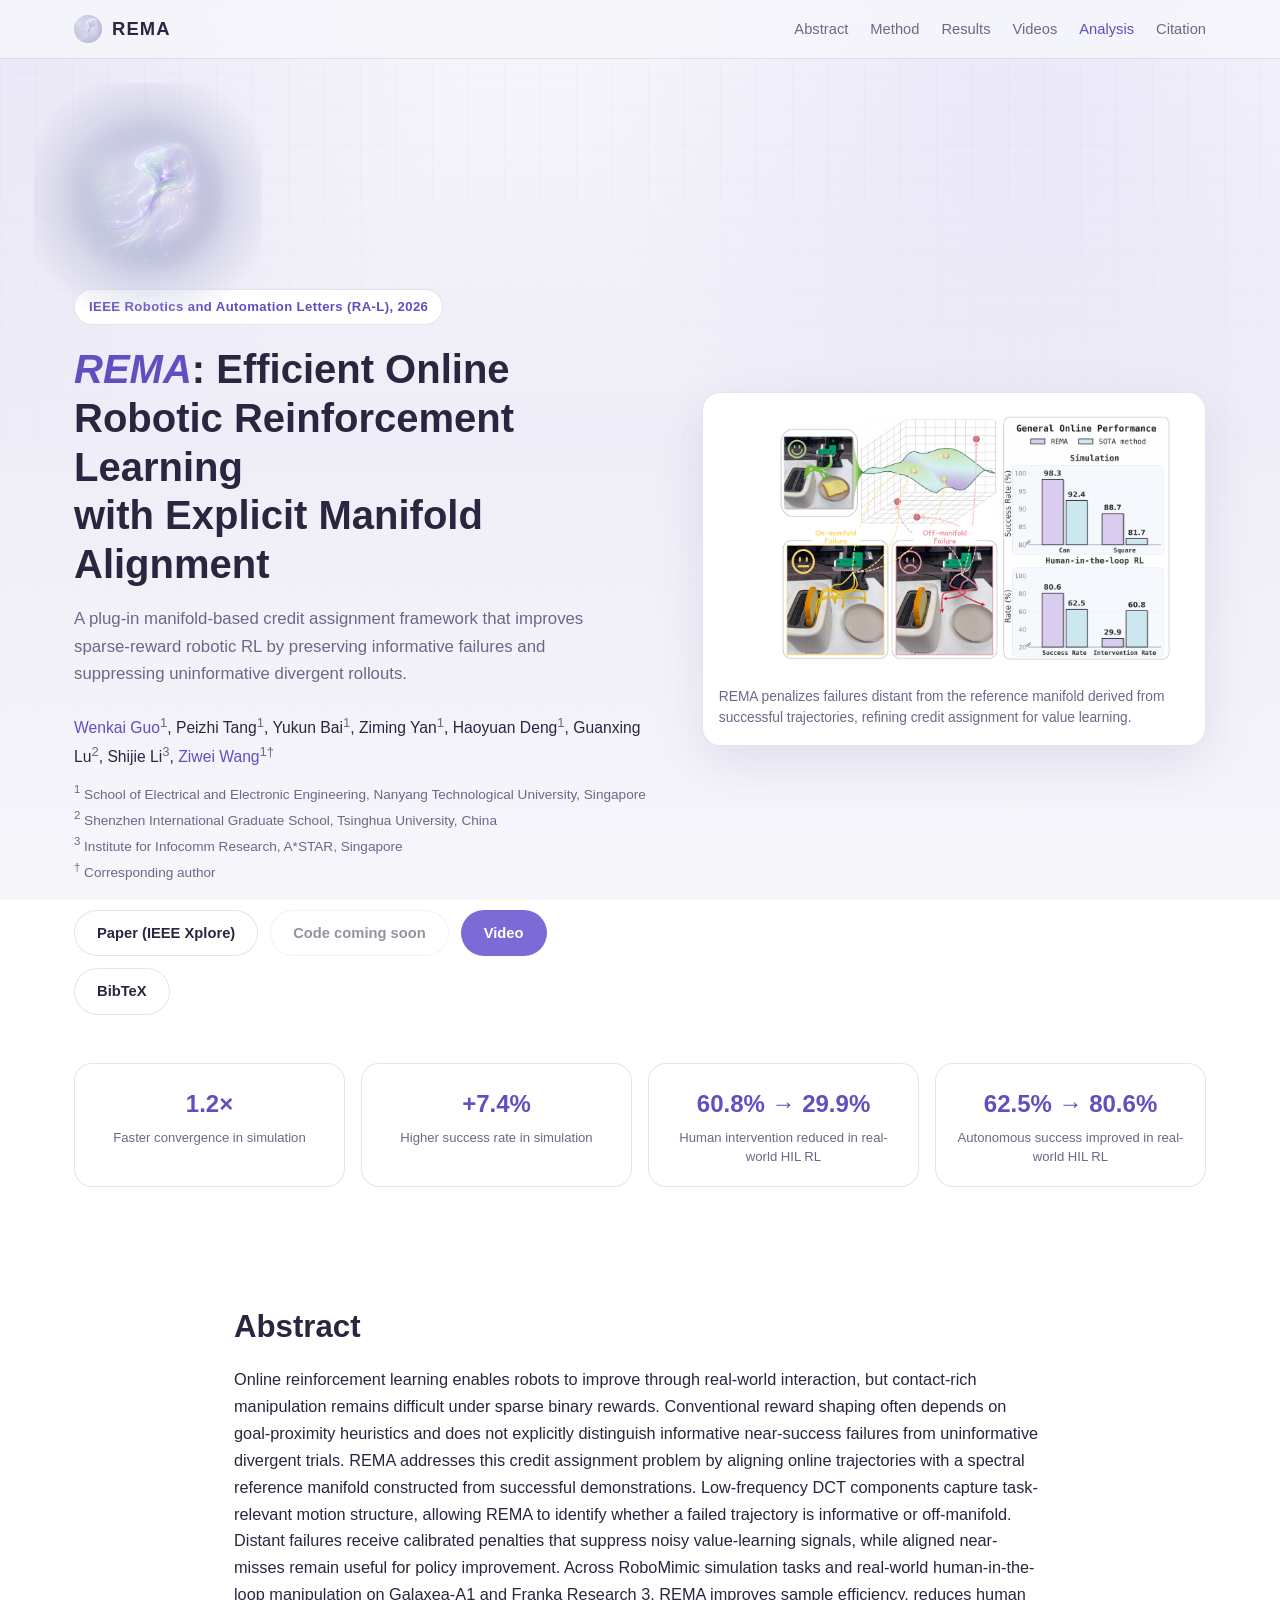
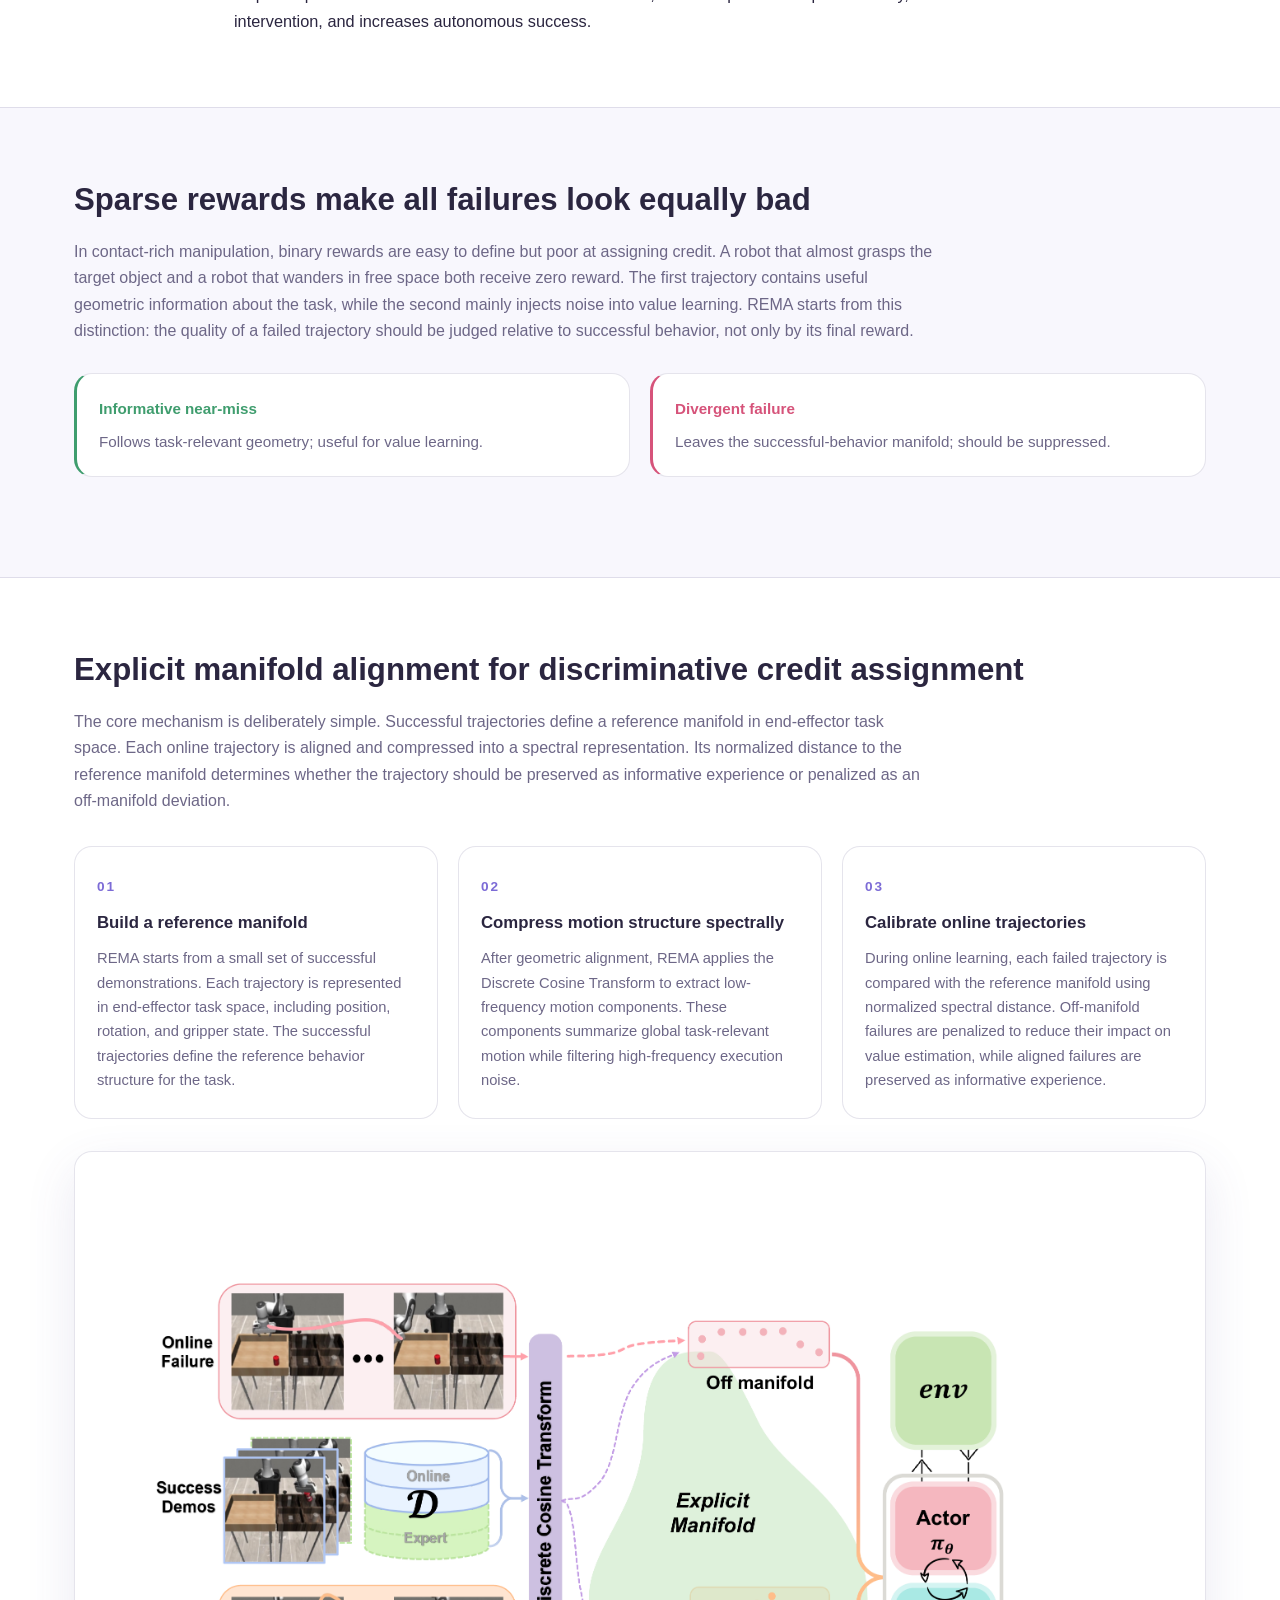
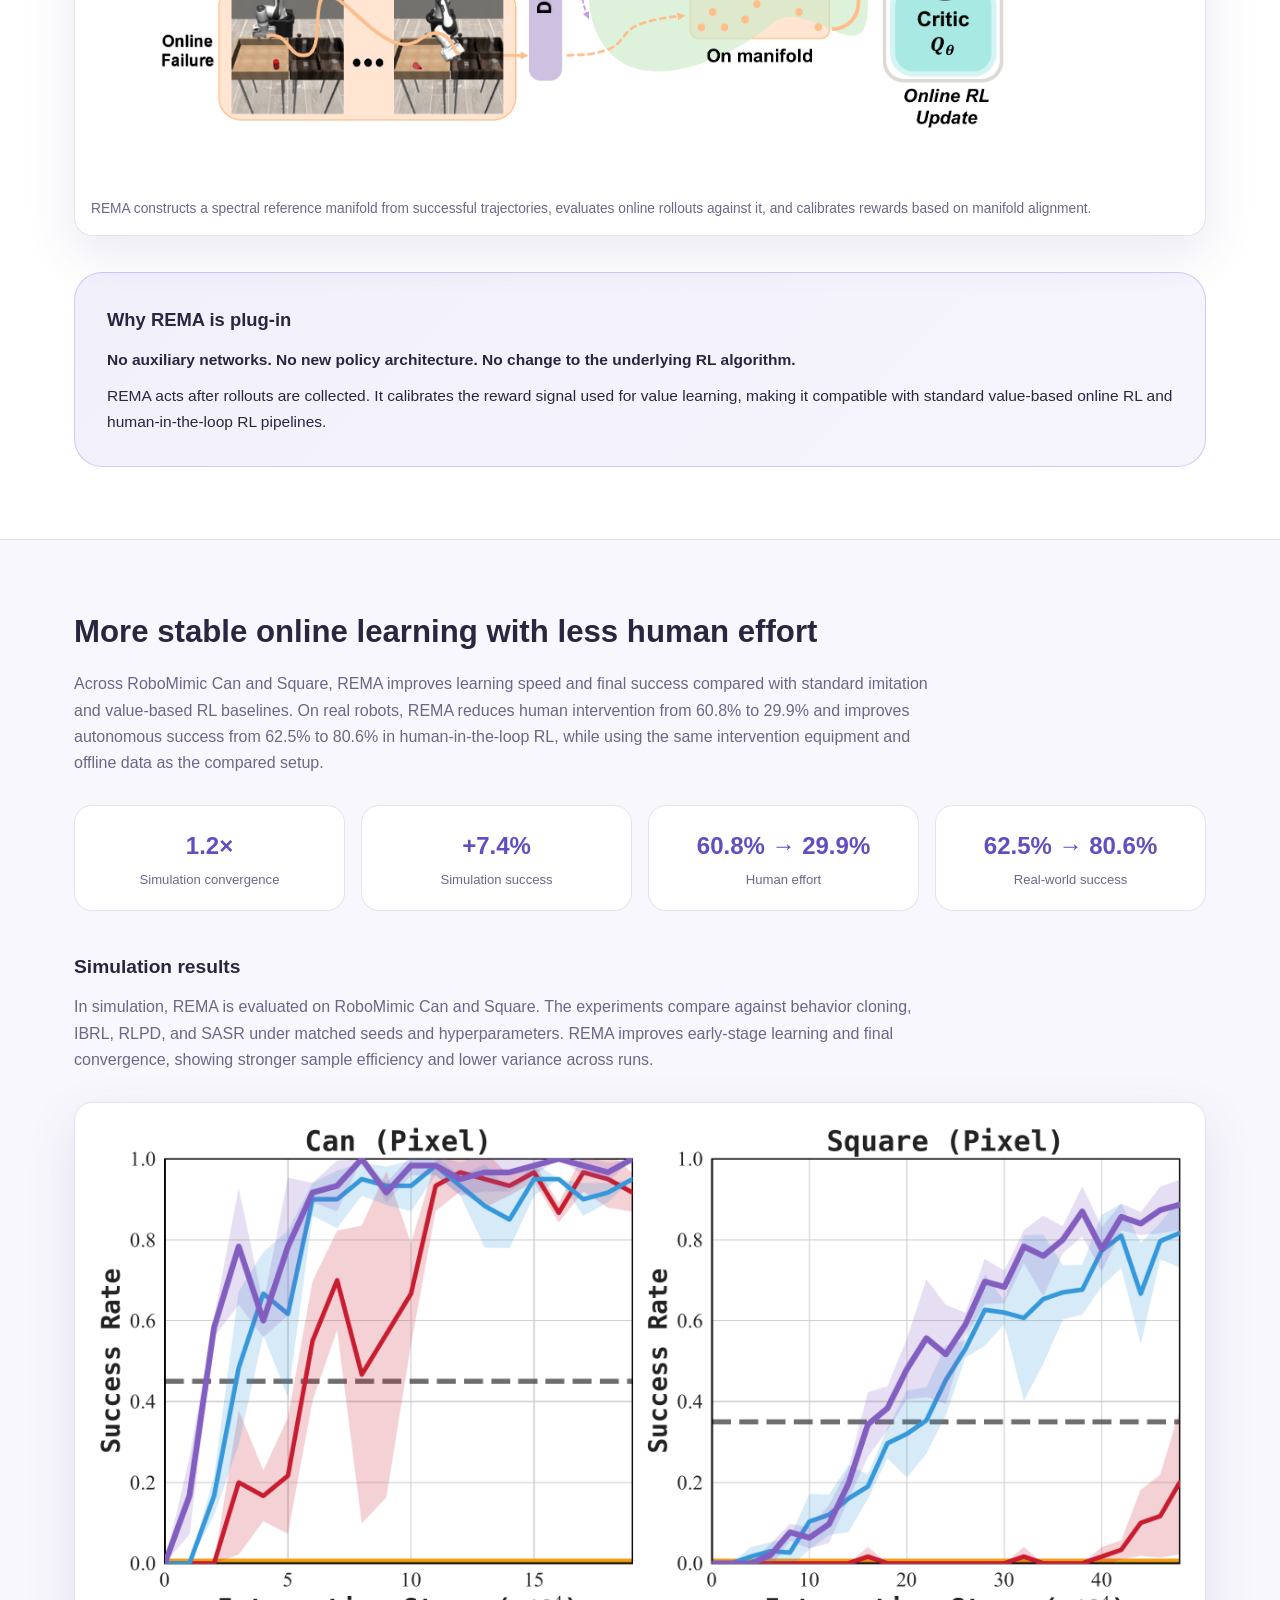
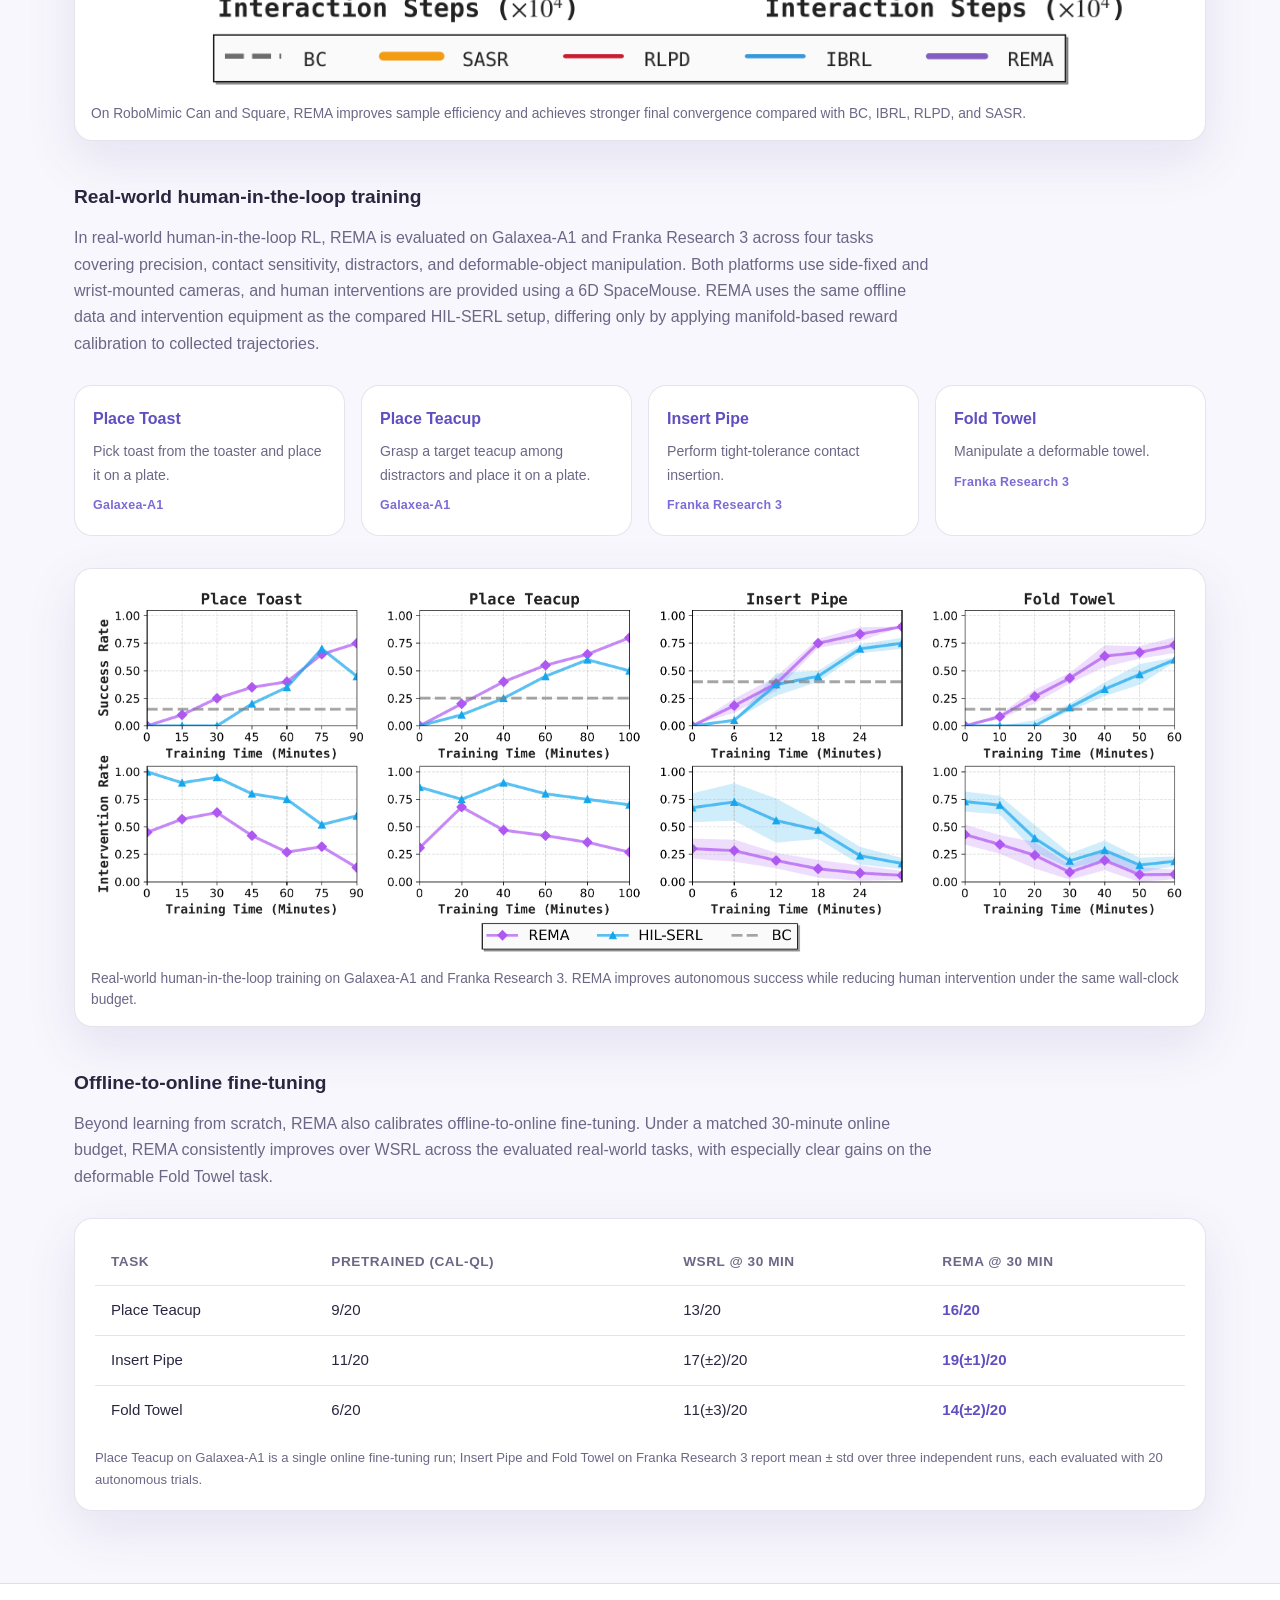
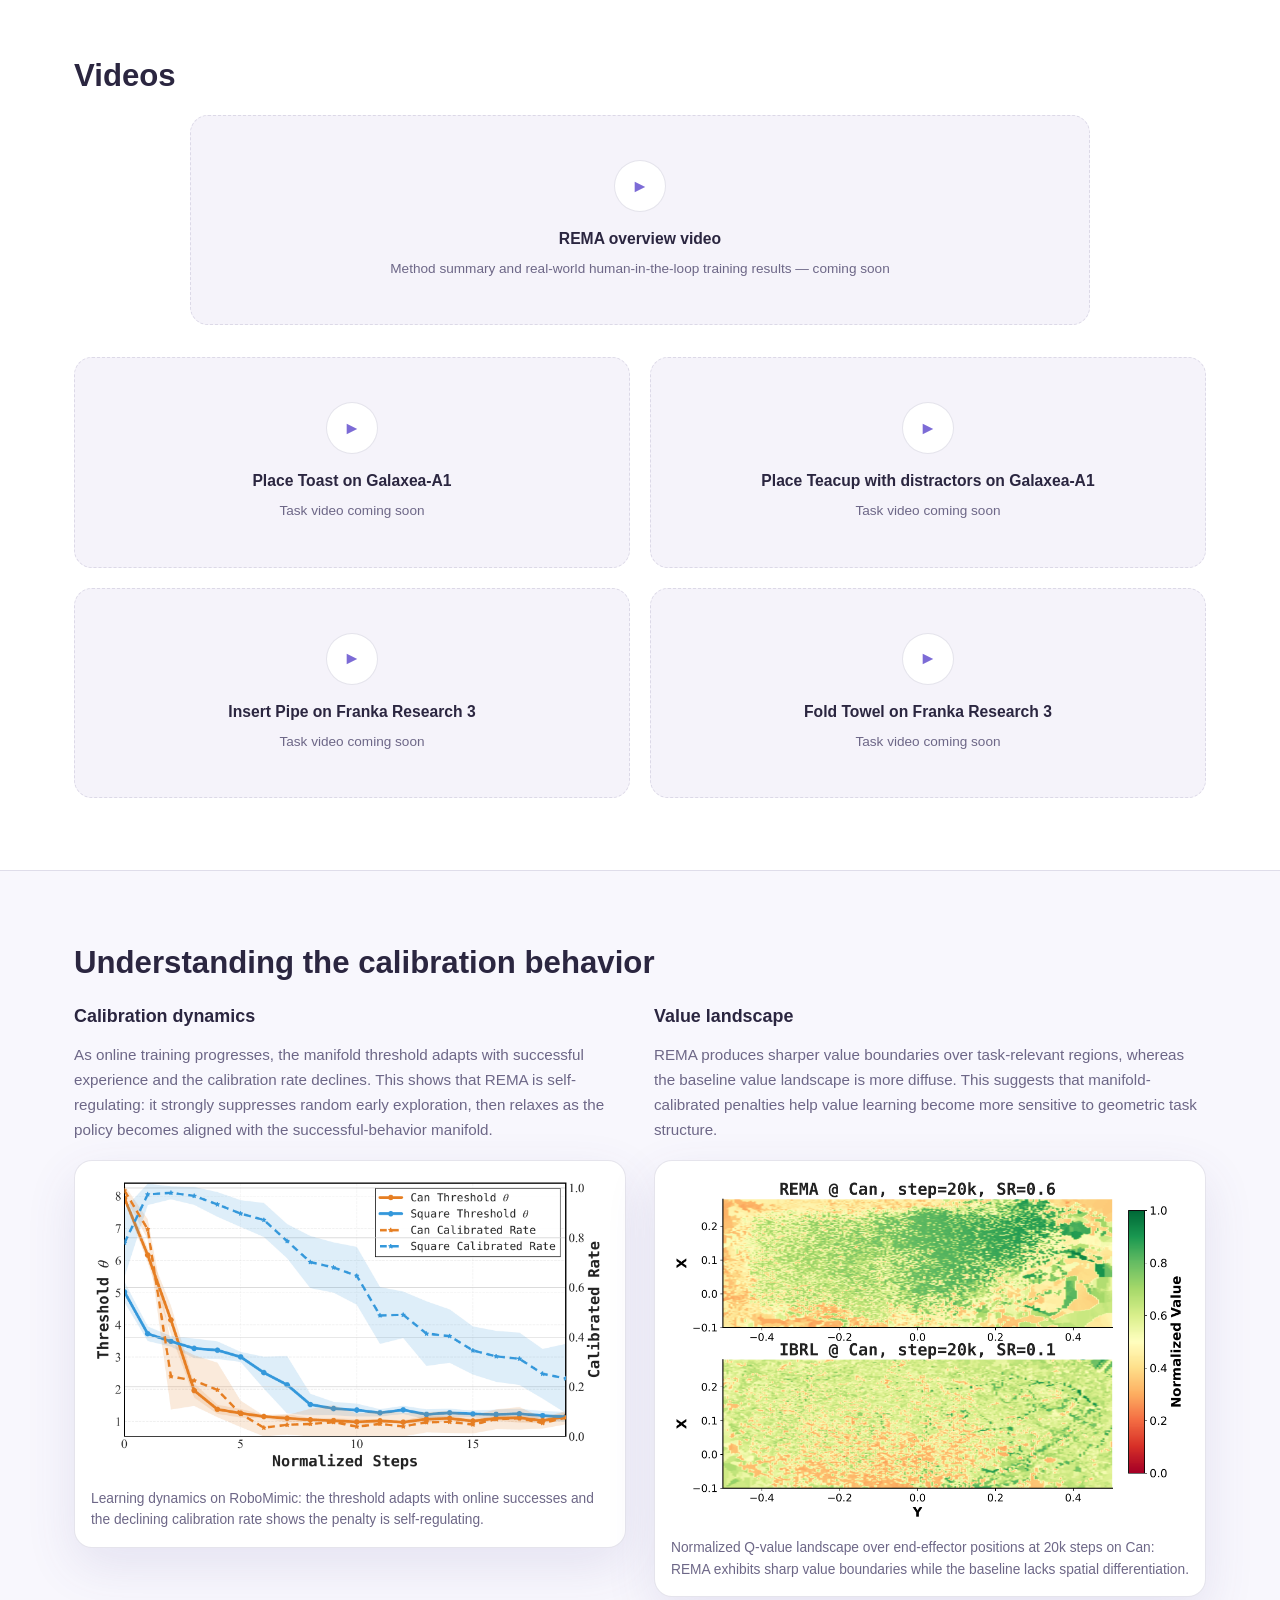
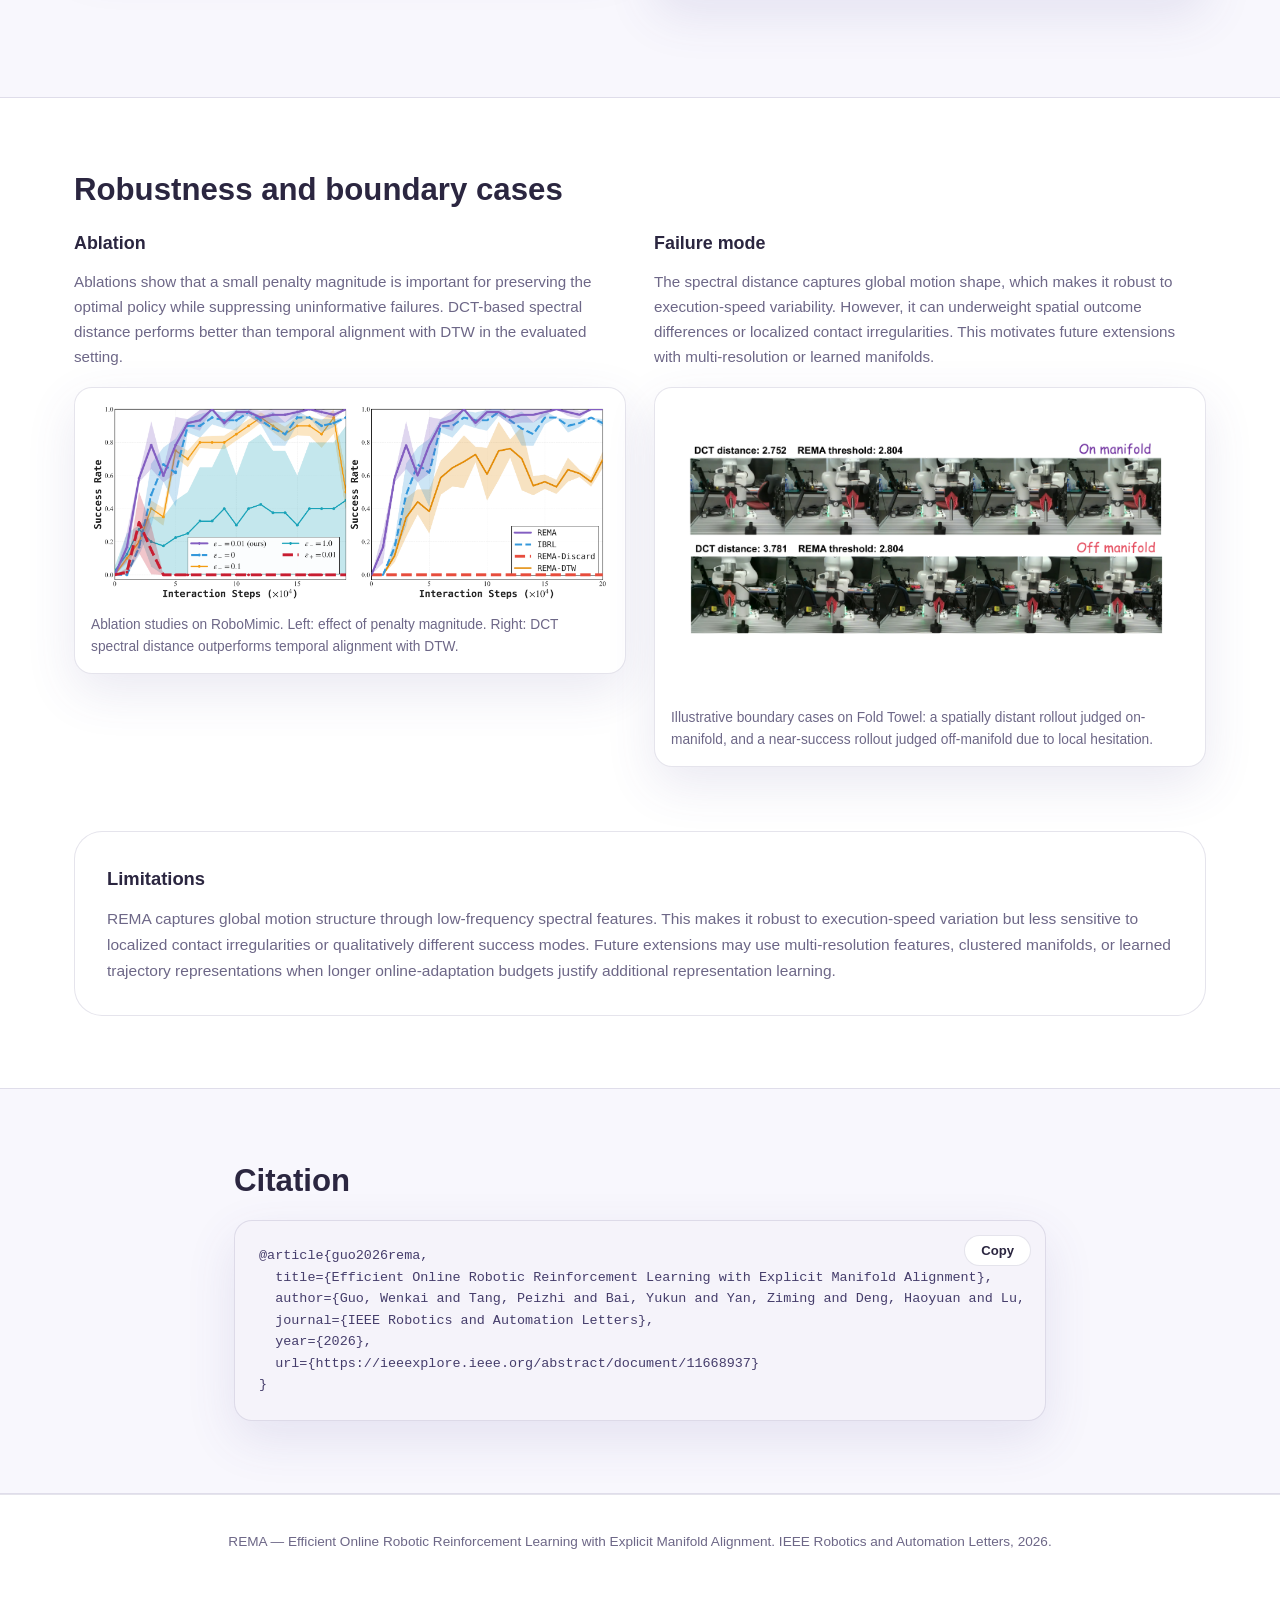
==== commit 454d0044: "Add REMA (RA-L 2026) to publications; link IEEE Xplore - index.html: new REMA entry at the top of th" ====
--- a/REMA/index.html
+++ b/REMA/index.html
@@ -60,7 +60,7 @@
         </p>
 
         <div class="btn-row">
-          <a class="btn btn-outline disabled" href="#" aria-disabled="true">Paper coming soon</a>
+          <a class="btn btn-outline" href="https://ieeexplore.ieee.org/abstract/document/11668937">Paper (IEEE Xplore)</a>
           <a class="btn btn-outline disabled" href="#" aria-disabled="true">Code coming soon</a>
           <a class="btn btn-primary" href="#videos">Video</a>
           <a class="btn btn-outline" href="#citation">BibTeX</a>
@@ -367,7 +367,8 @@
   title={Efficient Online Robotic Reinforcement Learning with Explicit Manifold Alignment},
   author={Guo, Wenkai and Tang, Peizhi and Bai, Yukun and Yan, Ziming and Deng, Haoyuan and Lu, Guanxing and Li, Shijie and Wang, Ziwei},
   journal={IEEE Robotics and Automation Letters},
-  year={2026}
+  year={2026},
+  url={https://ieeexplore.ieee.org/abstract/document/11668937}
 }</code></pre>
       </div>
     </div>
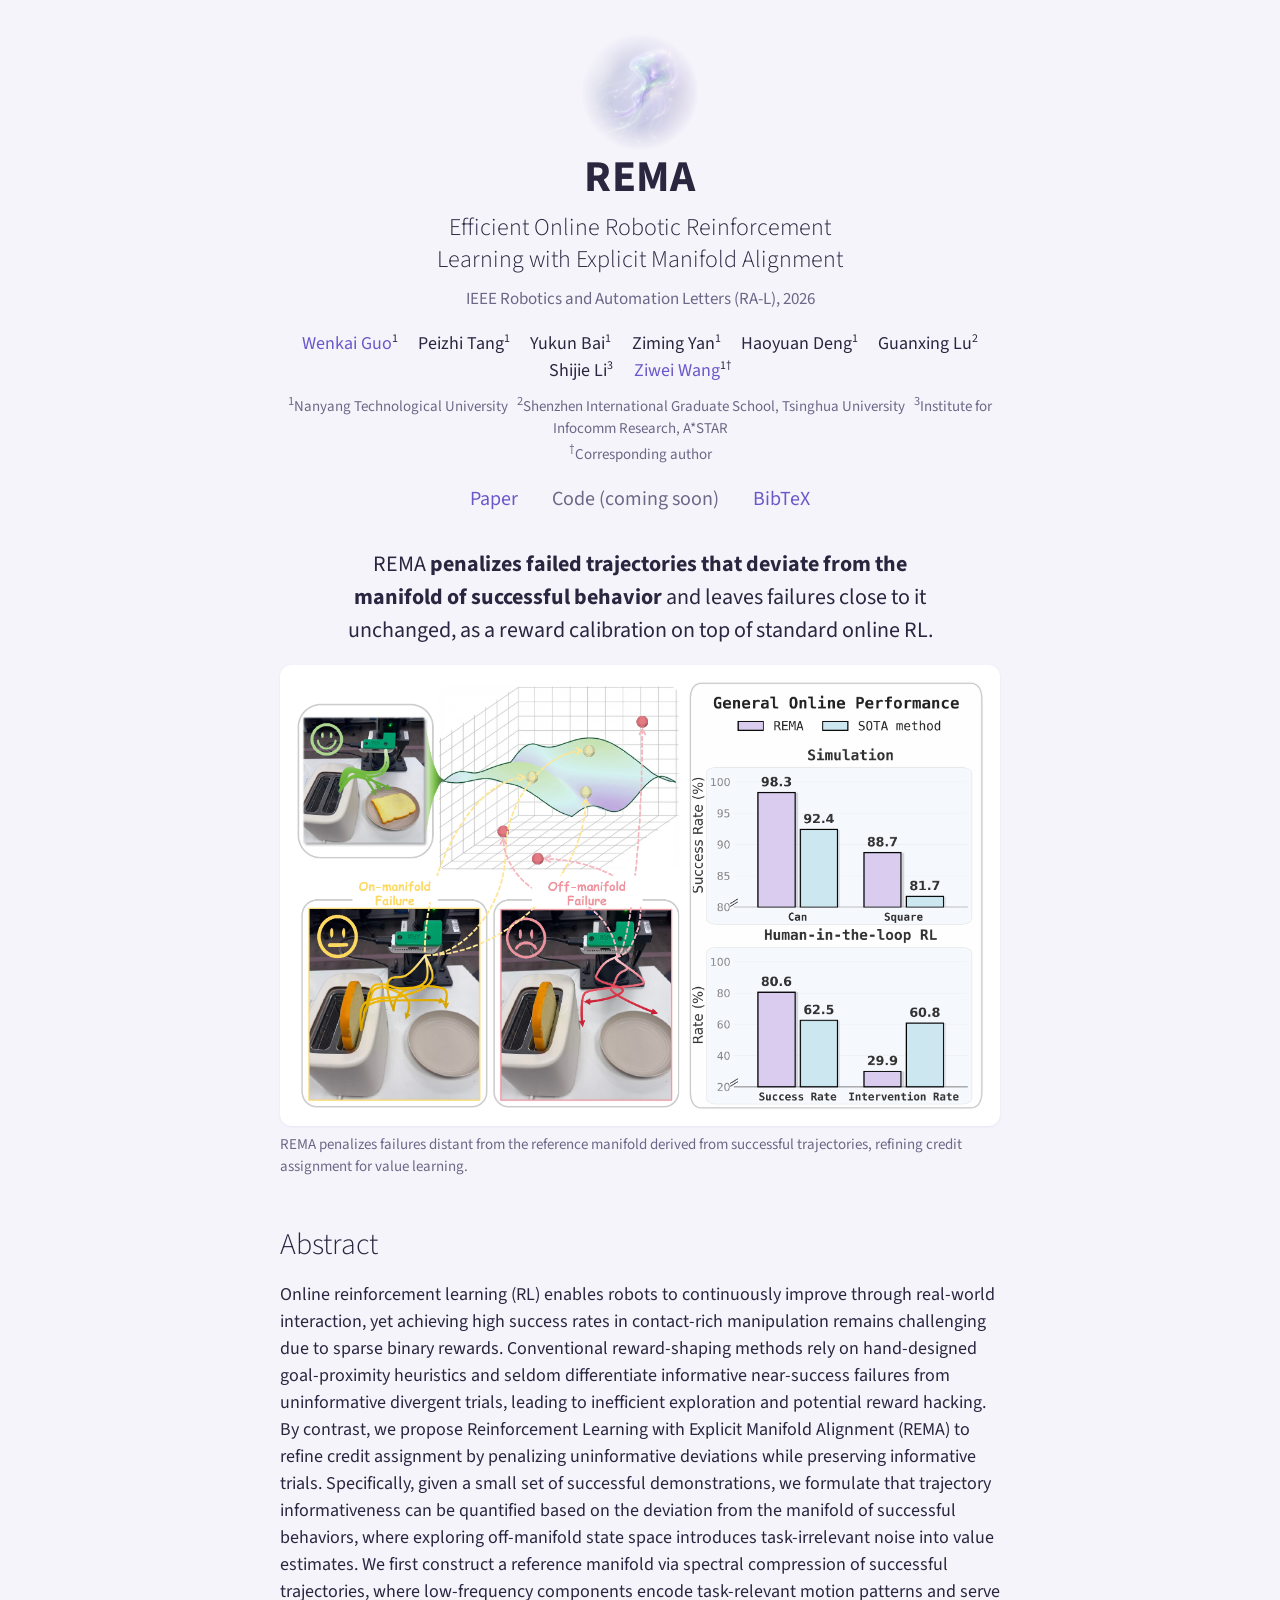
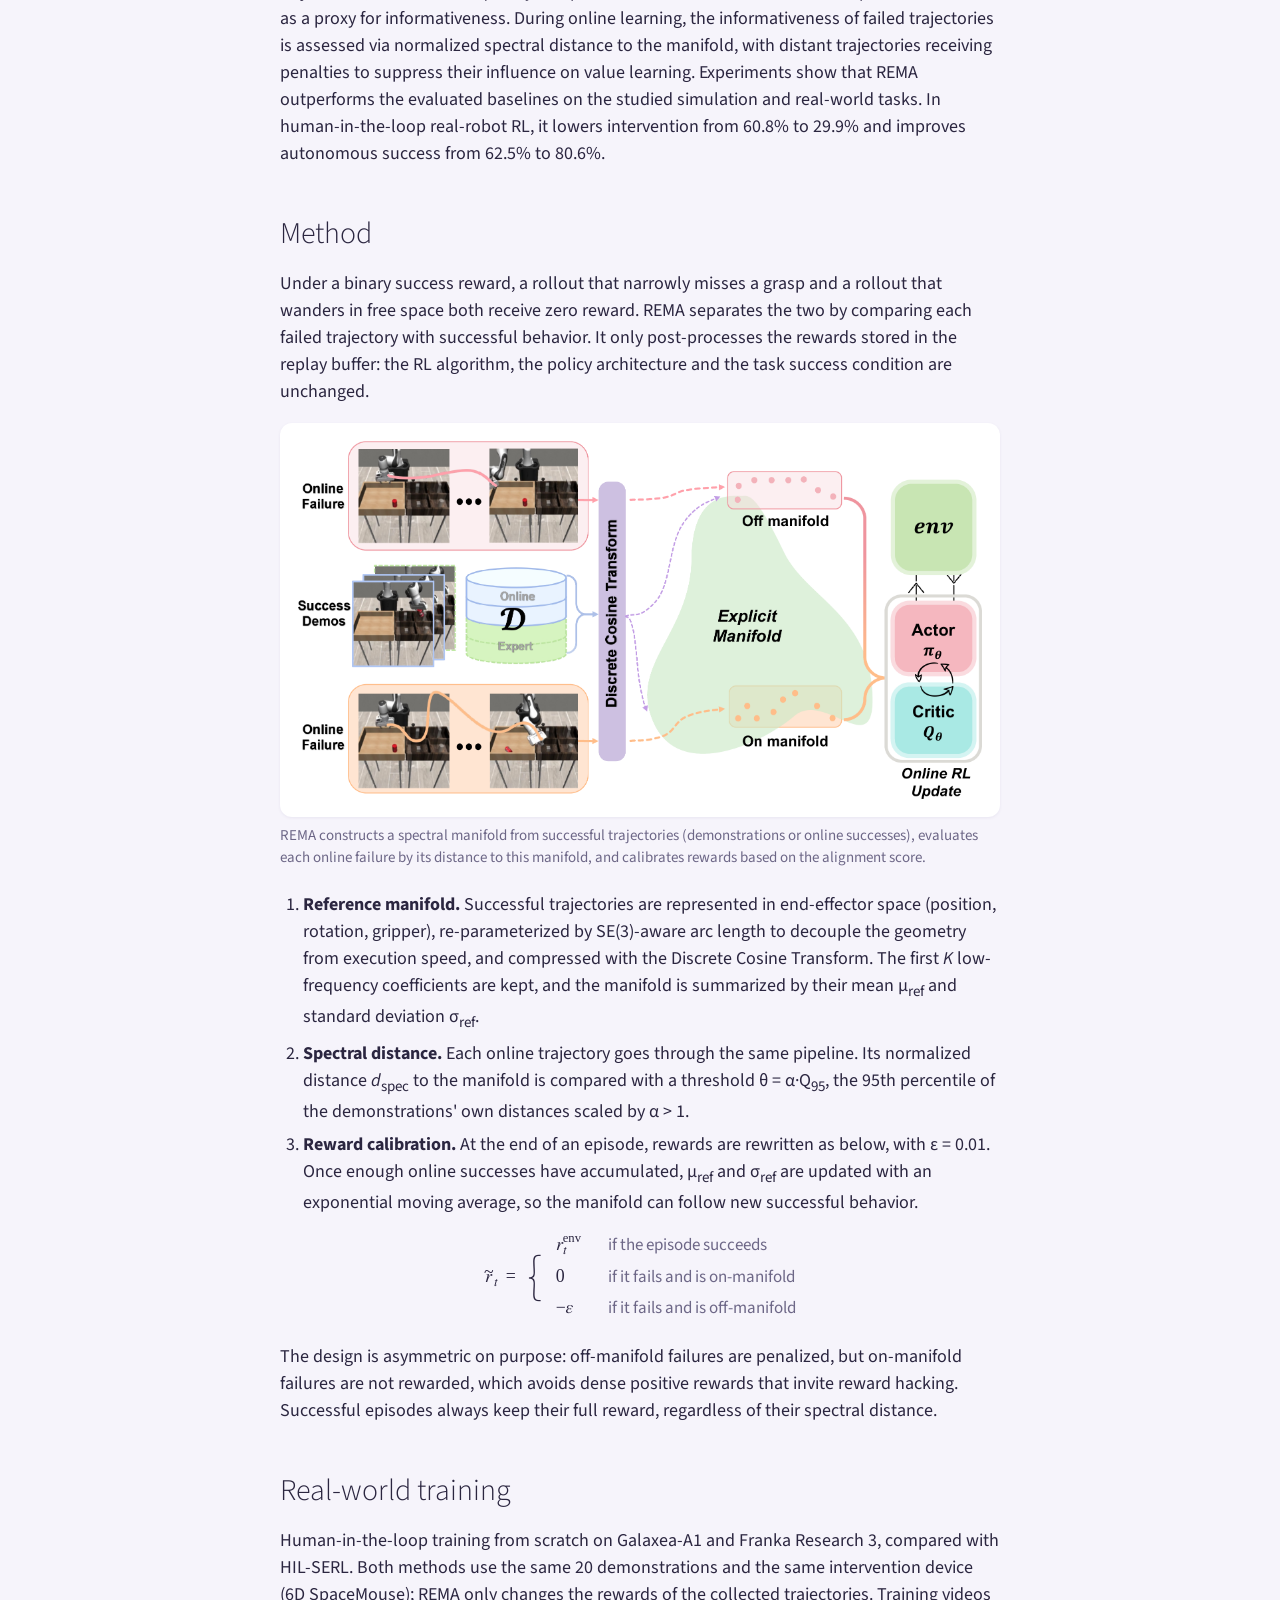
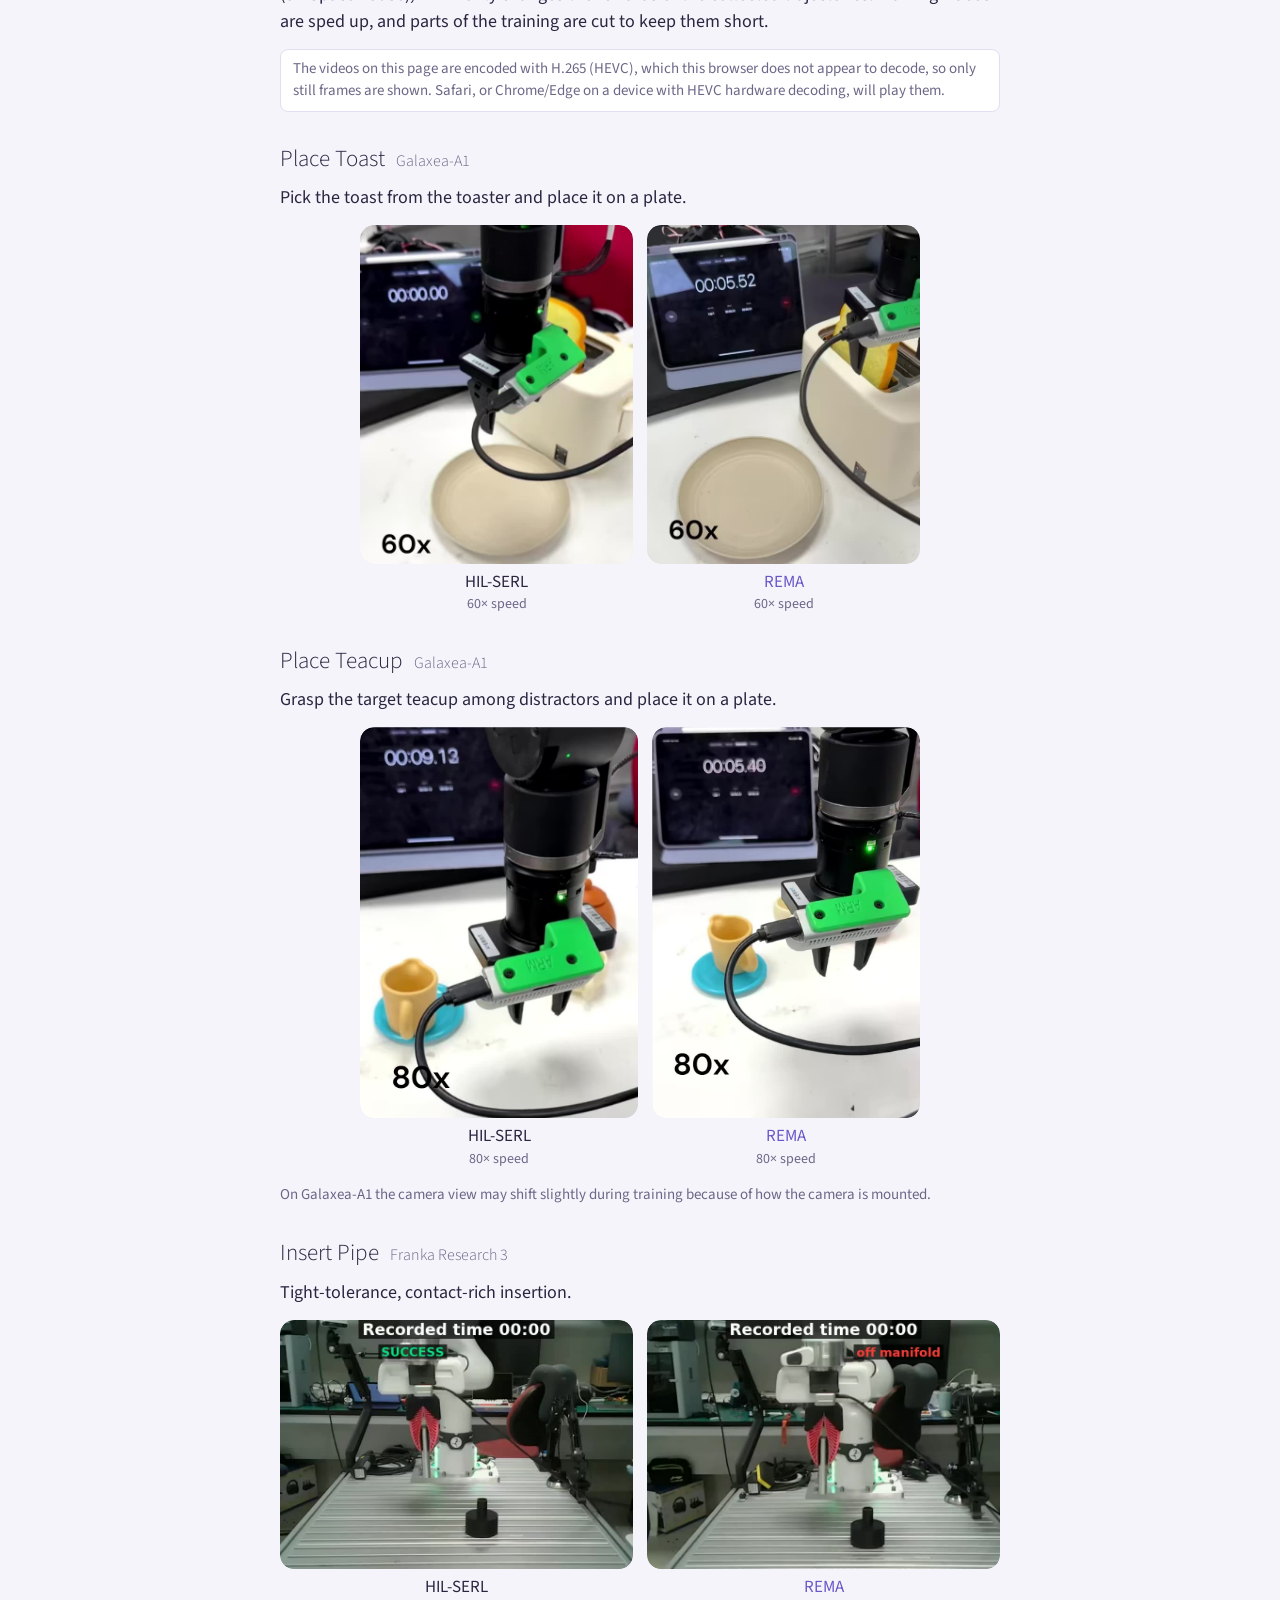
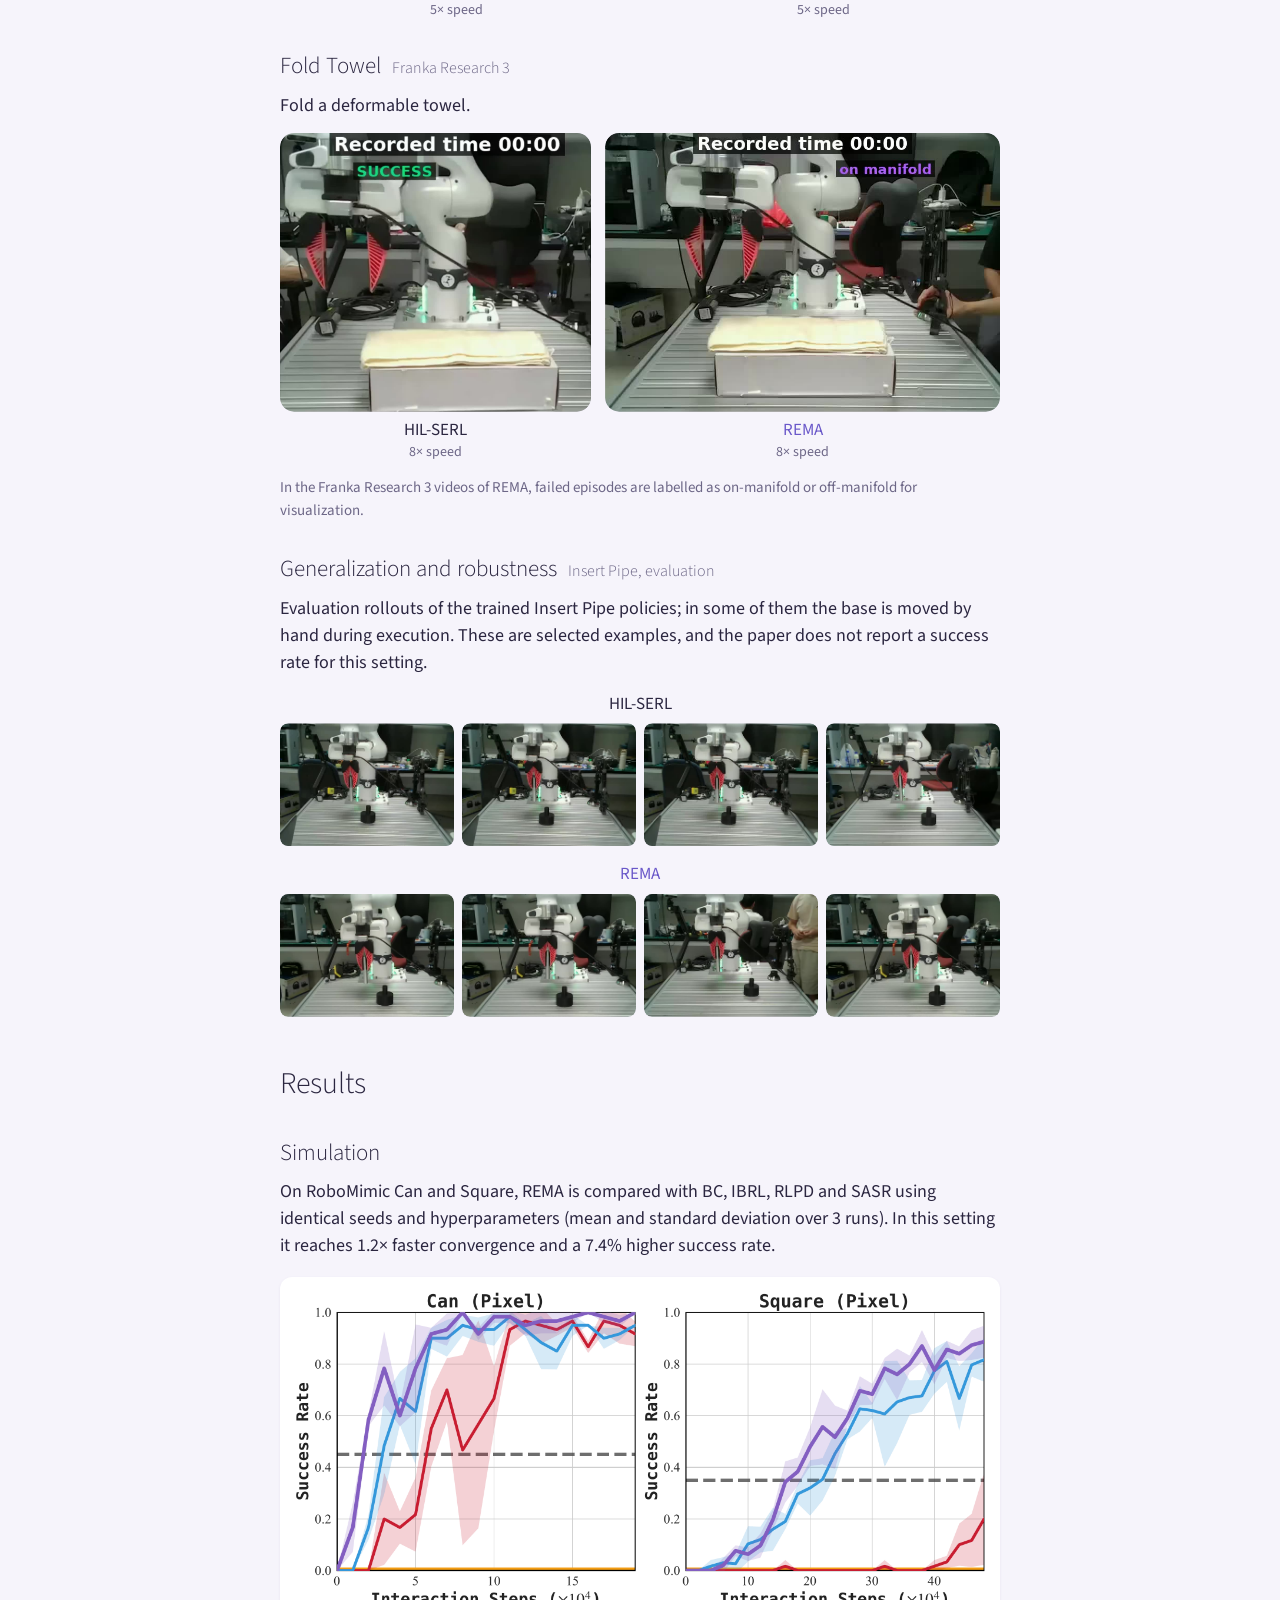
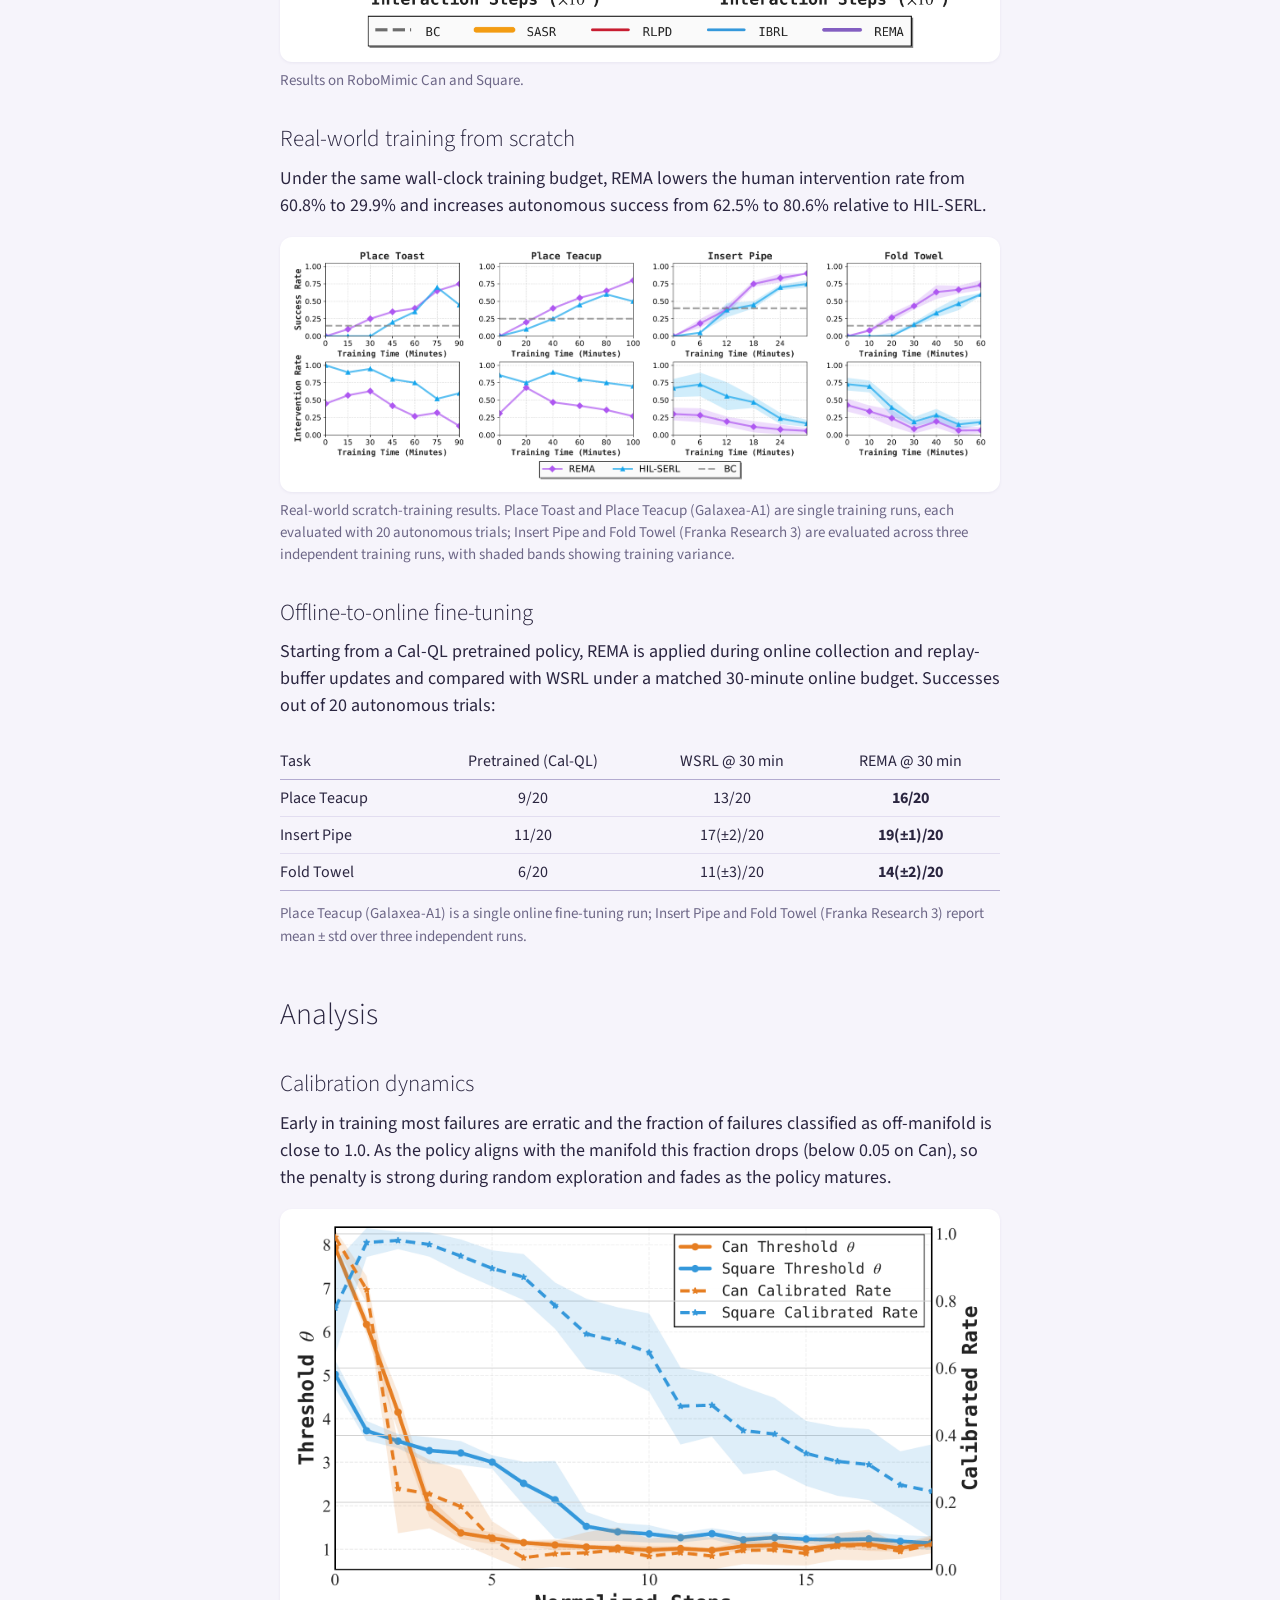
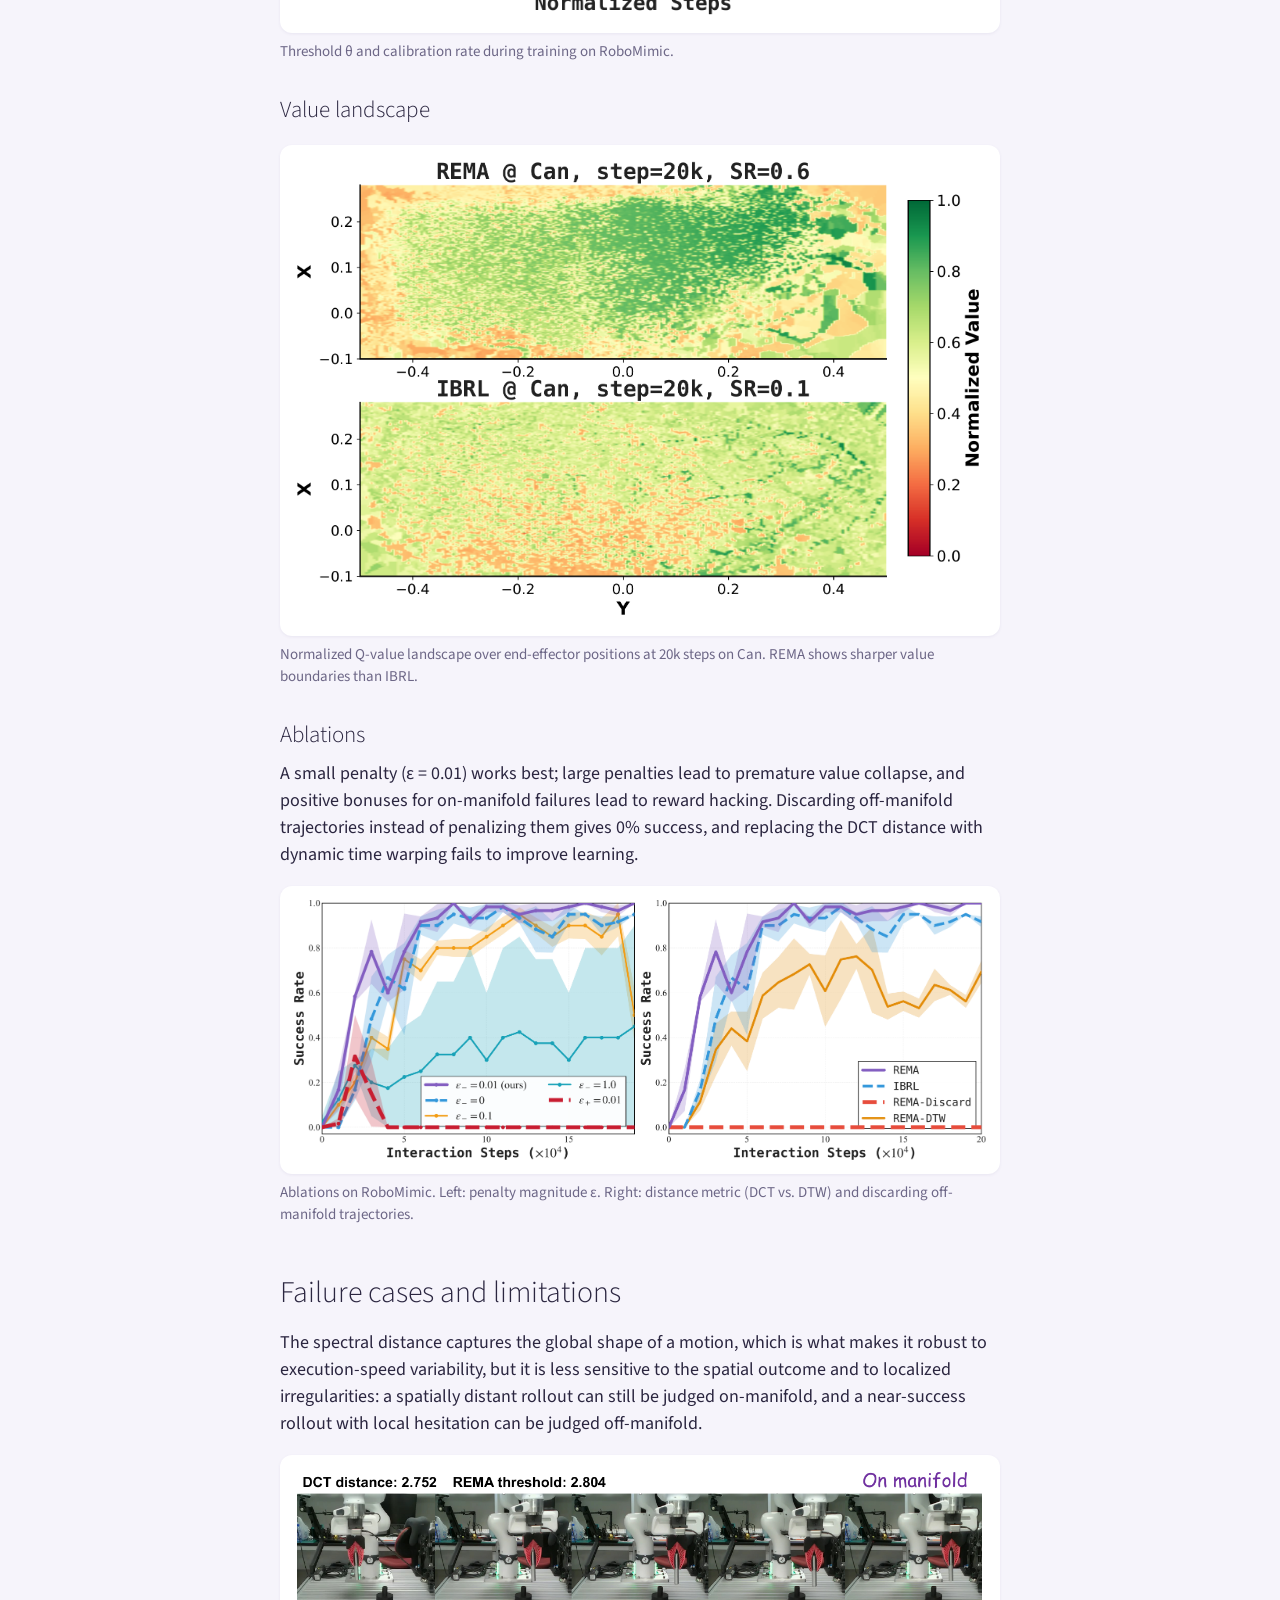
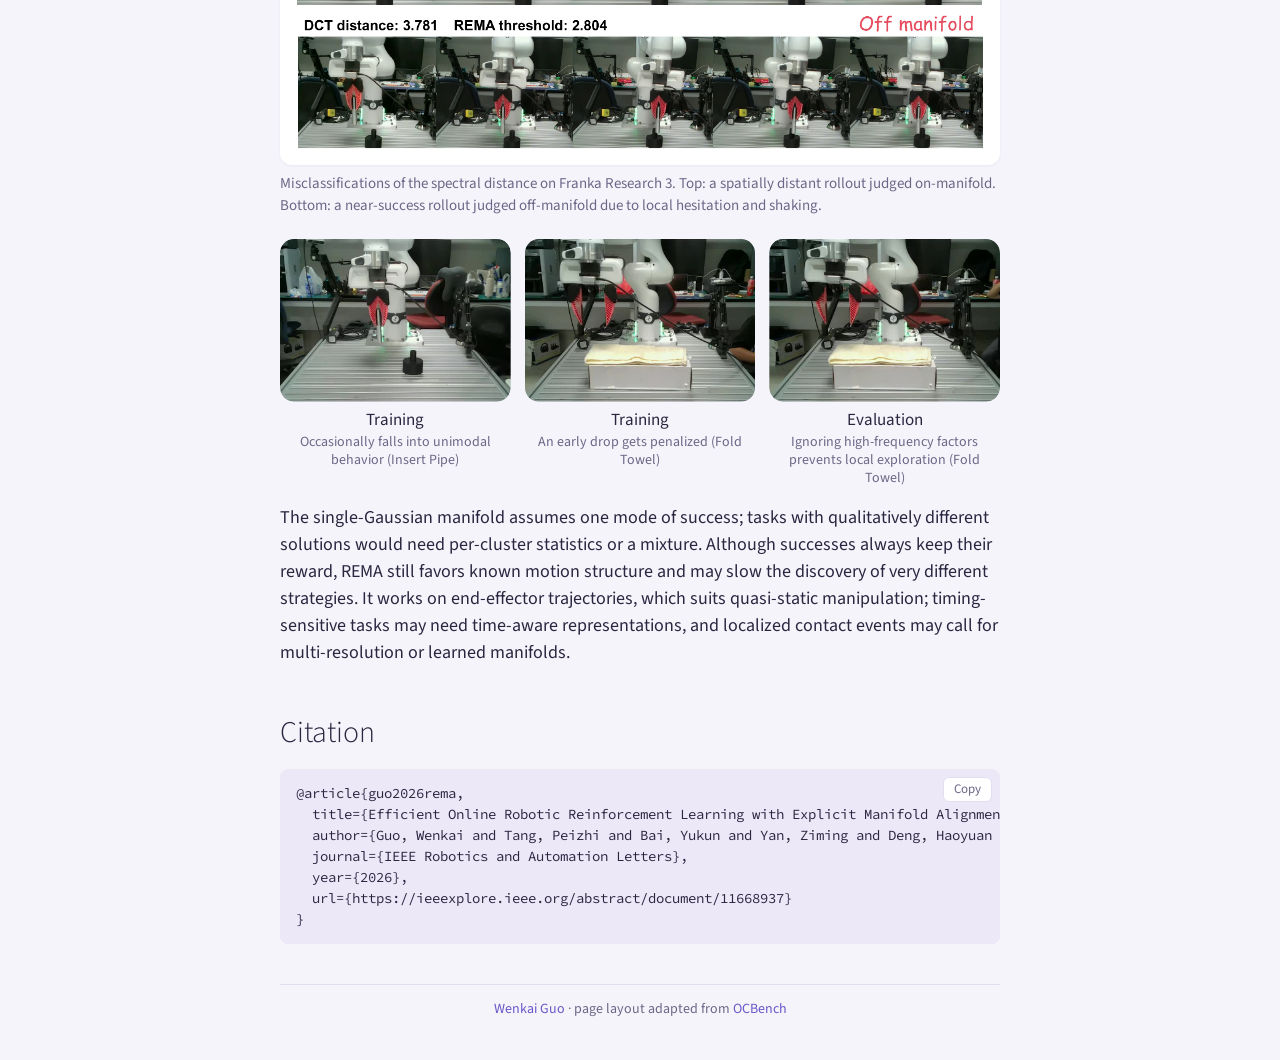
==== commit df0ada3b: "REMA page redesign with demo videos; host VLA-Reasoner page REMA: single-column layout in a light la" ====
--- a/REMA/index.html
+++ b/REMA/index.html
@@ -1,387 +1,391 @@
 <!DOCTYPE html>
-<html lang="en" class="no-js">
+<html lang="en">
 <head>
   <meta charset="UTF-8">
-  <meta name="viewport" content="width=device-width, initial-scale=1.0">
+  <meta name="viewport" content="width=device-width, initial-scale=1">
   <title>REMA: Efficient Online Robotic Reinforcement Learning with Explicit Manifold Alignment</title>
-  <meta name="description" content="REMA is a demonstration-aided online RL framework that improves sparse-reward robotic manipulation through explicit manifold alignment.">
+  <meta name="author" content="Wenkai Guo, Peizhi Tang, Yukun Bai, Ziming Yan, Haoyuan Deng, Guanxing Lu, Shijie Li, Ziwei Wang">
+  <meta name="description" content="REMA calibrates sparse rewards in online robotic RL by penalizing failed trajectories that deviate from a spectral manifold of successful behavior. IEEE RA-L 2026.">
   <meta property="og:title" content="REMA: Efficient Online Robotic Reinforcement Learning with Explicit Manifold Alignment">
-  <meta property="og:description" content="Explicit manifold alignment for sample-efficient online robotic reinforcement learning.">
+  <meta property="og:description" content="Reward calibration for sparse-reward online robotic RL based on alignment with a manifold of successful behavior. IEEE RA-L 2026.">
   <meta property="og:type" content="website">
-  <meta property="og:image" content="assets/images/rema_icon_480.png">
+  <meta property="og:image" content="https://wkguo.github.io/REMA/assets/images/rema_icon_480.png">
+  <link rel="canonical" href="https://wkguo.github.io/REMA/">
+  <meta name="theme-color" content="#f6f4fb">
   <link rel="icon" type="image/png" href="assets/images/rema_icon_128.png">
   <link rel="apple-touch-icon" href="assets/images/rema_icon_128.png">
+  <link rel="preconnect" href="https://fonts.googleapis.com">
+  <link rel="preconnect" href="https://fonts.gstatic.com" crossorigin>
+  <link rel="stylesheet" href="https://fonts.googleapis.com/css2?family=Source+Sans+3:ital,wght@0,300;0,400;0,600;0,700;1,400&family=Source+Code+Pro&display=swap">
   <link rel="stylesheet" href="assets/styles.css">
+  <script defer src="assets/script.js"></script>
 </head>
 <body>
-
-<header class="nav-wrap">
-  <nav class="nav" aria-label="Main navigation">
-    <a class="nav-brand" href="#top"><img src="assets/images/rema_icon_128.png" alt="" aria-hidden="true">REMA</a>
-    <div class="nav-links">
-      <a href="#abstract">Abstract</a>
-      <a href="#method">Method</a>
-      <a href="#results">Results</a>
-      <a href="#videos">Videos</a>
-      <a href="#analysis">Analysis</a>
-      <a href="#citation">Citation</a>
-    </div>
-  </nav>
-</header>
-
-<main id="top">
-
-  <!-- ============ HERO ============ -->
-  <section class="hero">
-    <div class="container hero-grid">
-      <div class="hero-text reveal">
-        <div class="project-icon-wrap">
-          <img class="project-icon" src="assets/images/rema_icon_480.png" alt="REMA project icon: a luminous lavender jellyfish, evoking trajectories drifting around a manifold.">
-        </div>
-        <span class="venue-badge">IEEE Robotics and Automation Letters (RA-L), 2026</span>
-        <h1 class="hero-title"><em>REMA</em>: Efficient Online Robotic Reinforcement Learning<br class="wide-only"> with Explicit Manifold Alignment</h1>
-        <p class="hero-subtitle">A plug-in manifold-based credit assignment framework that improves sparse-reward robotic RL by preserving informative failures and suppressing uninformative divergent rollouts.</p>
-
-        <p class="authors">
-          <a href="https://wkguo.github.io">Wenkai Guo</a><sup>1</sup>,
-          <span>Peizhi Tang</span><sup>1</sup>,
-          <span>Yukun Bai</span><sup>1</sup>,
-          <span>Ziming Yan</span><sup>1</sup>,
-          <span>Haoyuan Deng</span><sup>1</sup>,
-          <span>Guanxing Lu</span><sup>2</sup>,
-          <span>Shijie Li</span><sup>3</sup>,
-          <a href="https://ziweiwangthu.github.io">Ziwei Wang</a><sup>1&dagger;</sup>
-        </p>
-        <p class="affiliations">
-          <sup>1</sup> School of Electrical and Electronic Engineering, Nanyang Technological University, Singapore<br>
-          <sup>2</sup> Shenzhen International Graduate School, Tsinghua University, China<br>
-          <sup>3</sup> Institute for Infocomm Research, A*STAR, Singapore<br>
-          <sup>&dagger;</sup> Corresponding author
-        </p>
-
-        <div class="btn-row">
-          <a class="btn btn-outline" href="https://ieeexplore.ieee.org/abstract/document/11668937">Paper (IEEE Xplore)</a>
-          <a class="btn btn-outline disabled" href="#" aria-disabled="true">Code coming soon</a>
-          <a class="btn btn-primary" href="#videos">Video</a>
-          <a class="btn btn-outline" href="#citation">BibTeX</a>
-        </div>
-      </div>
-
-      <div class="hero-visual reveal">
-        <figure class="figure-card hero-figure">
-          <img src="assets/images/teaser.png" alt="REMA teaser: failed trajectories are evaluated by their distance to a reference manifold built from successful trajectories.">
-          <figcaption>REMA penalizes failures distant from the reference manifold derived from successful trajectories, refining credit assignment for value learning.</figcaption>
-        </figure>
-      </div>
-    </div>
-
-    <div class="container metric-strip reveal">
-      <div class="metric-card">
-        <span class="metric-value">1.2&times;</span>
-        <span class="metric-label">Faster convergence in simulation</span>
-      </div>
-      <div class="metric-card">
-        <span class="metric-value">+7.4%</span>
-        <span class="metric-label">Higher success rate in simulation</span>
-      </div>
-      <div class="metric-card">
-        <span class="metric-value">60.8% &rarr; 29.9%</span>
-        <span class="metric-label">Human intervention reduced in real-world HIL RL</span>
-      </div>
-      <div class="metric-card">
-        <span class="metric-value">62.5% &rarr; 80.6%</span>
-        <span class="metric-label">Autonomous success improved in real-world HIL RL</span>
-      </div>
-    </div>
-  </section>
-
-  <!-- ============ ABSTRACT ============ -->
-  <section id="abstract" class="section">
-    <div class="container narrow reveal">
-      <h2>Abstract</h2>
-      <p class="lede">
-        Online reinforcement learning enables robots to improve through real-world interaction, but contact-rich
-        manipulation remains difficult under sparse binary rewards. Conventional reward shaping often depends on
-        goal-proximity heuristics and does not explicitly distinguish informative near-success failures from
-        uninformative divergent trials. REMA addresses this credit assignment problem by aligning online trajectories
-        with a spectral reference manifold constructed from successful demonstrations. Low-frequency DCT components
-        capture task-relevant motion structure, allowing REMA to identify whether a failed trajectory is informative
-        or off-manifold. Distant failures receive calibrated penalties that suppress noisy value-learning signals,
-        while aligned near-misses remain useful for policy improvement. Across RoboMimic simulation tasks and
-        real-world human-in-the-loop manipulation on Galaxea-A1 and Franka Research 3, REMA improves sample
-        efficiency, reduces human intervention, and increases autonomous success.
-      </p>
-    </div>
-  </section>
-
-  <!-- ============ PROBLEM ============ -->
-  <section id="problem" class="section section-alt">
-    <div class="container reveal">
-      <h2>Sparse rewards make all failures look equally bad</h2>
-      <p class="narrow-text">
-        In contact-rich manipulation, binary rewards are easy to define but poor at assigning credit. A robot that
-        almost grasps the target object and a robot that wanders in free space both receive zero reward. The first
-        trajectory contains useful geometric information about the task, while the second mainly injects noise into
-        value learning. REMA starts from this distinction: the quality of a failed trajectory should be judged
-        relative to successful behavior, not only by its final reward.
-      </p>
-
-      <div class="card-duo">
-        <div class="info-card good">
-          <span class="card-tag tag-good">Informative near-miss</span>
-          <p>Follows task-relevant geometry; useful for value learning.</p>
-        </div>
-        <div class="info-card bad">
-          <span class="card-tag tag-bad">Divergent failure</span>
-          <p>Leaves the successful-behavior manifold; should be suppressed.</p>
-        </div>
-      </div>
-    </div>
-  </section>
-
-  <!-- ============ METHOD ============ -->
-  <section id="method" class="section">
-    <div class="container reveal">
-      <h2>Explicit manifold alignment for discriminative credit assignment</h2>
-      <p class="narrow-text">
-        The core mechanism is deliberately simple. Successful trajectories define a reference manifold in end-effector
-        task space. Each online trajectory is aligned and compressed into a spectral representation. Its normalized
-        distance to the reference manifold determines whether the trajectory should be preserved as informative
-        experience or penalized as an off-manifold deviation.
-      </p>
-
-      <div class="stage-grid">
-        <div class="stage-card reveal">
-          <span class="stage-num">01</span>
-          <h3>Build a reference manifold</h3>
-          <p>REMA starts from a small set of successful demonstrations. Each trajectory is represented in end-effector
-          task space, including position, rotation, and gripper state. The successful trajectories define the
-          reference behavior structure for the task.</p>
-        </div>
-        <div class="stage-card reveal">
-          <span class="stage-num">02</span>
-          <h3>Compress motion structure spectrally</h3>
-          <p>After geometric alignment, REMA applies the Discrete Cosine Transform to extract low-frequency motion
-          components. These components summarize global task-relevant motion while filtering high-frequency execution
-          noise.</p>
-        </div>
-        <div class="stage-card reveal">
-          <span class="stage-num">03</span>
-          <h3>Calibrate online trajectories</h3>
-          <p>During online learning, each failed trajectory is compared with the reference manifold using normalized
-          spectral distance. Off-manifold failures are penalized to reduce their impact on value estimation, while
-          aligned failures are preserved as informative experience.</p>
-        </div>
-      </div>
-
-      <figure class="figure-card reveal">
-        <img src="assets/images/pipeline.png" alt="REMA pipeline: spectral manifold construction from successful trajectories, distance evaluation of online failures, and reward calibration based on alignment.">
-        <figcaption>REMA constructs a spectral reference manifold from successful trajectories, evaluates online rollouts against it, and calibrates rewards based on manifold alignment.</figcaption>
-      </figure>
-
-      <div class="plugin-panel reveal">
-        <h3>Why REMA is plug-in</h3>
-        <p class="plugin-headline">No auxiliary networks. No new policy architecture. No change to the underlying RL algorithm.</p>
-        <p>REMA acts after rollouts are collected. It calibrates the reward signal used for value learning, making it
-        compatible with standard value-based online RL and human-in-the-loop RL pipelines.</p>
-      </div>
-    </div>
-  </section>
-
-  <!-- ============ RESULTS ============ -->
-  <section id="results" class="section section-alt">
-    <div class="container reveal">
-      <h2>More stable online learning with less human effort</h2>
-      <p class="narrow-text">
-        Across RoboMimic Can and Square, REMA improves learning speed and final success compared with standard
-        imitation and value-based RL baselines. On real robots, REMA reduces human intervention from 60.8% to 29.9%
-        and improves autonomous success from 62.5% to 80.6% in human-in-the-loop RL, while using the same intervention
-        equipment and offline data as the compared setup.
-      </p>
-
-      <div class="metric-strip compact">
-        <div class="metric-card"><span class="metric-value">1.2&times;</span><span class="metric-label">Simulation convergence</span></div>
-        <div class="metric-card"><span class="metric-value">+7.4%</span><span class="metric-label">Simulation success</span></div>
-        <div class="metric-card"><span class="metric-value">60.8% &rarr; 29.9%</span><span class="metric-label">Human effort</span></div>
-        <div class="metric-card"><span class="metric-value">62.5% &rarr; 80.6%</span><span class="metric-label">Real-world success</span></div>
-      </div>
-
-      <h3 class="sub-heading">Simulation results</h3>
-      <p class="narrow-text">
-        In simulation, REMA is evaluated on RoboMimic Can and Square. The experiments compare against behavior
-        cloning, IBRL, RLPD, and SASR under matched seeds and hyperparameters. REMA improves early-stage learning and
-        final convergence, showing stronger sample efficiency and lower variance across runs.
-      </p>
-      <figure class="figure-card reveal">
-        <img src="assets/images/combined_comparison.png" alt="Learning curves on RoboMimic Can and Square: REMA outperforms BC, IBRL, RLPD, and SASR.">
-        <figcaption>On RoboMimic Can and Square, REMA improves sample efficiency and achieves stronger final convergence compared with BC, IBRL, RLPD, and SASR.</figcaption>
-      </figure>
-
-      <h3 class="sub-heading">Real-world human-in-the-loop training</h3>
-      <p class="narrow-text">
-        In real-world human-in-the-loop RL, REMA is evaluated on Galaxea-A1 and Franka Research 3 across four tasks
-        covering precision, contact sensitivity, distractors, and deformable-object manipulation. Both platforms use
-        side-fixed and wrist-mounted cameras, and human interventions are provided using a 6D SpaceMouse. REMA uses
-        the same offline data and intervention equipment as the compared HIL-SERL setup, differing only by applying
-        manifold-based reward calibration to collected trajectories.
-      </p>
-
-      <div class="task-grid">
-        <div class="task-card"><h4>Place Toast</h4><p>Pick toast from the toaster and place it on a plate. <span class="task-platform">Galaxea-A1</span></p></div>
-        <div class="task-card"><h4>Place Teacup</h4><p>Grasp a target teacup among distractors and place it on a plate. <span class="task-platform">Galaxea-A1</span></p></div>
-        <div class="task-card"><h4>Insert Pipe</h4><p>Perform tight-tolerance contact insertion. <span class="task-platform">Franka Research 3</span></p></div>
-        <div class="task-card"><h4>Fold Towel</h4><p>Manipulate a deformable towel. <span class="task-platform">Franka Research 3</span></p></div>
-      </div>
-
-      <figure class="figure-card reveal">
-        <img src="assets/images/realworld_result.png" alt="Real-world human-in-the-loop training results on Galaxea-A1 and Franka Research 3.">
-        <figcaption>Real-world human-in-the-loop training on Galaxea-A1 and Franka Research 3. REMA improves autonomous success while reducing human intervention under the same wall-clock budget.</figcaption>
-      </figure>
-
-      <h3 class="sub-heading">Offline-to-online fine-tuning</h3>
-      <p class="narrow-text">
-        Beyond learning from scratch, REMA also calibrates offline-to-online fine-tuning. Under a matched 30-minute
-        online budget, REMA consistently improves over WSRL across the evaluated real-world tasks, with especially
-        clear gains on the deformable Fold Towel task.
-      </p>
-      <div class="table-card reveal">
-        <div class="table-scroll">
-          <table>
-            <caption class="sr-only">Real-world policy fine-tuning results (successes out of 20 trials)</caption>
-            <thead>
-              <tr><th>Task</th><th>Pretrained (Cal-QL)</th><th>WSRL @ 30 min</th><th>REMA @ 30 min</th></tr>
-            </thead>
-            <tbody>
-              <tr><td>Place Teacup</td><td>9/20</td><td>13/20</td><td class="best">16/20</td></tr>
-              <tr><td>Insert Pipe</td><td>11/20</td><td>17(&plusmn;2)/20</td><td class="best">19(&plusmn;1)/20</td></tr>
-              <tr><td>Fold Towel</td><td>6/20</td><td>11(&plusmn;3)/20</td><td class="best">14(&plusmn;2)/20</td></tr>
-            </tbody>
-          </table>
-        </div>
-        <p class="table-note">Place Teacup on Galaxea-A1 is a single online fine-tuning run; Insert Pipe and Fold Towel on Franka Research 3 report mean &plusmn; std over three independent runs, each evaluated with 20 autonomous trials.</p>
-      </div>
-    </div>
-  </section>
-
-  <!-- ============ VIDEOS ============ -->
-  <section id="videos" class="section">
-    <div class="container reveal">
-      <h2>Videos</h2>
-
-      <!-- Overview video temporarily removed from deployment; restore when hosting is sorted.
-           Expected: assets/videos/rema_overview.mp4 -->
-      <div class="video-placeholder main-video reveal">
-        <span class="ph-icon">&#9658;</span>
-        <h4>REMA overview video</h4>
-        <p>Method summary and real-world human-in-the-loop training results &mdash; coming soon</p>
-      </div>
-
-      <div class="video-grid">
-        <!-- Per-task videos not yet available; placeholder cards keep expected asset paths visible.
-             Expected: assets/videos/place_toast.mp4 / place_teacup.mp4 / insert_pipe.mp4 / fold_towel.mp4 -->
-        <div class="video-placeholder"><span class="ph-icon">&#9658;</span><h4>Place Toast on Galaxea-A1</h4><p>Task video coming soon</p></div>
-        <div class="video-placeholder"><span class="ph-icon">&#9658;</span><h4>Place Teacup with distractors on Galaxea-A1</h4><p>Task video coming soon</p></div>
-        <div class="video-placeholder"><span class="ph-icon">&#9658;</span><h4>Insert Pipe on Franka Research 3</h4><p>Task video coming soon</p></div>
-        <div class="video-placeholder"><span class="ph-icon">&#9658;</span><h4>Fold Towel on Franka Research 3</h4><p>Task video coming soon</p></div>
-      </div>
-    </div>
-  </section>
-
-  <!-- ============ ANALYSIS ============ -->
-  <section id="analysis" class="section section-alt">
-    <div class="container reveal">
-      <h2>Understanding the calibration behavior</h2>
-
-      <div class="analysis-grid">
-        <div class="analysis-block reveal">
-          <h3>Calibration dynamics</h3>
-          <p>As online training progresses, the manifold threshold adapts with successful experience and the
-          calibration rate declines. This shows that REMA is self-regulating: it strongly suppresses random early
-          exploration, then relaxes as the policy becomes aligned with the successful-behavior manifold.</p>
-          <figure class="figure-card">
-            <img src="assets/images/dct_distance_can_square.png" alt="Manifold threshold and calibration rate during training on Can and Square; the calibration rate declines as learning progresses.">
-            <figcaption>Learning dynamics on RoboMimic: the threshold adapts with online successes and the declining calibration rate shows the penalty is self-regulating.</figcaption>
-          </figure>
-        </div>
-
-        <div class="analysis-block reveal">
-          <h3>Value landscape</h3>
-          <p>REMA produces sharper value boundaries over task-relevant regions, whereas the baseline value landscape
-          is more diffuse. This suggests that manifold-calibrated penalties help value learning become more sensitive
-          to geometric task structure.</p>
-          <figure class="figure-card">
-            <img src="assets/images/q_analysis.png" alt="Normalized Q-value landscape over end-effector positions: REMA shows sharp value boundaries, IBRL lacks spatial differentiation.">
-            <figcaption>Normalized Q-value landscape over end-effector positions at 20k steps on Can: REMA exhibits sharp value boundaries while the baseline lacks spatial differentiation.</figcaption>
-          </figure>
-        </div>
-      </div>
-    </div>
-  </section>
-
-  <!-- ============ ROBUSTNESS ============ -->
-  <section id="robustness" class="section">
-    <div class="container reveal">
-      <h2>Robustness and boundary cases</h2>
-
-      <div class="analysis-grid">
-        <div class="analysis-block reveal">
-          <h3>Ablation</h3>
-          <p>Ablations show that a small penalty magnitude is important for preserving the optimal policy while
-          suppressing uninformative failures. DCT-based spectral distance performs better than temporal alignment
-          with DTW in the evaluated setting.</p>
-          <figure class="figure-card">
-            <img src="assets/images/combined_ablation_new.png" alt="Ablation studies: penalty magnitude and distance metric comparison on RoboMimic.">
-            <figcaption>Ablation studies on RoboMimic. Left: effect of penalty magnitude. Right: DCT spectral distance outperforms temporal alignment with DTW.</figcaption>
-          </figure>
-        </div>
-
-        <div class="analysis-block reveal">
-          <h3>Failure mode</h3>
-          <p>The spectral distance captures global motion shape, which makes it robust to execution-speed variability.
-          However, it can underweight spatial outcome differences or localized contact irregularities. This motivates
-          future extensions with multi-resolution or learned manifolds.</p>
-          <figure class="figure-card">
-            <img src="assets/images/failure_study.png" alt="Illustrative misclassifications of the spectral distance on the Fold Towel task.">
-            <figcaption>Illustrative boundary cases on Fold Towel: a spatially distant rollout judged on-manifold, and a near-success rollout judged off-manifold due to local hesitation.</figcaption>
-          </figure>
-        </div>
-      </div>
-
-      <div class="plugin-panel limitation reveal">
-        <h3>Limitations</h3>
-        <p>REMA captures global motion structure through low-frequency spectral features. This makes it robust to
-        execution-speed variation but less sensitive to localized contact irregularities or qualitatively different
-        success modes. Future extensions may use multi-resolution features, clustered manifolds, or learned trajectory
-        representations when longer online-adaptation budgets justify additional representation learning.</p>
-      </div>
-    </div>
-  </section>
-
-  <!-- ============ CITATION ============ -->
-  <section id="citation" class="section section-alt">
-    <div class="container narrow reveal">
-      <h2>Citation</h2>
-      <div class="bibtex-card">
-        <button class="copy-btn" id="copy-bibtex" type="button" aria-label="Copy BibTeX to clipboard">Copy</button>
-<pre id="bibtex-text"><code>@article{guo2026rema,
+<div class="container">
+
+  <header class="header">
+    <img class="project-icon" src="assets/images/rema_icon_480.png" width="480" height="480" alt="REMA project icon">
+    <h1 class="text-title">REMA</h1>
+    <p class="text-fulltitle">Efficient Online Robotic Reinforcement Learning with Explicit Manifold Alignment</p>
+    <p class="venue">IEEE Robotics and Automation Letters (RA-L), 2026</p>
+
+    <ul class="authors">
+      <li><a href="https://wkguo.github.io">Wenkai Guo</a><sup>1</sup></li>
+      <li>Peizhi Tang<sup>1</sup></li>
+      <li>Yukun Bai<sup>1</sup></li>
+      <li>Ziming Yan<sup>1</sup></li>
+      <li>Haoyuan Deng<sup>1</sup></li>
+      <li>Guanxing Lu<sup>2</sup></li>
+      <li>Shijie Li<sup>3</sup></li>
+      <li><a href="https://ziweiwangthu.github.io">Ziwei Wang</a><sup>1&dagger;</sup></li>
+    </ul>
+    <p class="affiliations">
+      <sup>1</sup>Nanyang Technological University &nbsp;
+      <sup>2</sup>Shenzhen International Graduate School, Tsinghua University &nbsp;
+      <sup>3</sup>Institute for Infocomm Research, A*STAR<br>
+      <sup>&dagger;</sup>Corresponding author
+    </p>
+
+    <ul class="toplinks">
+      <li><a href="https://ieeexplore.ieee.org/abstract/document/11668937">Paper</a></li>
+      <li><span class="unavailable" title="Code will be released later">Code (coming soon)</span></li>
+      <li><a href="#citation">BibTeX</a></li>
+    </ul>
+  </header>
+
+  <p class="slogan">
+    REMA <b>penalizes failed trajectories that deviate from the manifold of successful behavior</b>
+    and leaves failures close to it unchanged, as a reward calibration on top of standard online RL.
+  </p>
+
+  <figure>
+    <img src="assets/images/teaser.png" width="2255" height="1423" alt="Failed trajectories are judged by their distance to a reference manifold built from successful trajectories.">
+    <figcaption>REMA penalizes failures distant from the reference manifold derived from successful trajectories, refining credit assignment for value learning.</figcaption>
+  </figure>
+
+  <h2 id="abstract">Abstract</h2>
+  <p>
+    Online reinforcement learning (RL) enables robots to continuously improve through real-world interaction, yet
+    achieving high success rates in contact-rich manipulation remains challenging due to sparse binary rewards.
+    Conventional reward-shaping methods rely on hand-designed goal-proximity heuristics and seldom differentiate
+    informative near-success failures from uninformative divergent trials, leading to inefficient exploration and
+    potential reward hacking. By contrast, we propose Reinforcement Learning with Explicit Manifold Alignment (REMA)
+    to refine credit assignment by penalizing uninformative deviations while preserving informative trials.
+    Specifically, given a small set of successful demonstrations, we formulate that trajectory informativeness can be
+    quantified based on the deviation from the manifold of successful behaviors, where exploring off-manifold state
+    space introduces task-irrelevant noise into value estimates. We first construct a reference manifold via spectral
+    compression of successful trajectories, where low-frequency components encode task-relevant motion patterns and
+    serve as a proxy for informativeness. During online learning, the informativeness of failed trajectories is
+    assessed via normalized spectral distance to the manifold, with distant trajectories receiving penalties to
+    suppress their influence on value learning. Experiments show that REMA outperforms the evaluated baselines on the
+    studied simulation and real-world tasks. In human-in-the-loop real-robot RL, it lowers intervention from 60.8% to
+    29.9% and improves autonomous success from 62.5% to 80.6%.
+  </p>
+
+  <h2 id="method">Method</h2>
+  <p>
+    Under a binary success reward, a rollout that narrowly misses a grasp and a rollout that wanders in free space
+    both receive zero reward. REMA separates the two by comparing each failed trajectory with successful behavior.
+    It only post-processes the rewards stored in the replay buffer: the RL algorithm, the policy architecture and the
+    task success condition are unchanged.
+  </p>
+  <figure>
+    <img src="assets/images/pipeline.png" width="2105" height="1126" alt="REMA pipeline: spectral manifold from successful trajectories, distance of online failures to the manifold, and reward calibration.">
+    <figcaption>REMA constructs a spectral manifold from successful trajectories (demonstrations or online successes), evaluates each online failure by its distance to this manifold, and calibrates rewards based on the alignment score.</figcaption>
+  </figure>
+  <ol>
+    <li>
+      <b>Reference manifold.</b> Successful trajectories are represented in end-effector space (position, rotation,
+      gripper), re-parameterized by SE(3)-aware arc length to decouple the geometry from execution speed, and compressed with
+      the Discrete Cosine Transform. The first <i>K</i> low-frequency coefficients are kept, and the manifold is
+      summarized by their mean &mu;<sub>ref</sub> and standard deviation &sigma;<sub>ref</sub>.
+    </li>
+    <li>
+      <b>Spectral distance.</b> Each online trajectory goes through the same pipeline. Its normalized distance
+      <i>d</i><sub>spec</sub> to the manifold is compared with a threshold &theta; = &alpha;&middot;Q<sub>95</sub>,
+      the 95th percentile of the demonstrations' own distances scaled by &alpha; &gt; 1.
+    </li>
+    <li>
+      <b>Reward calibration.</b> At the end of an episode, rewards are rewritten as below, with &epsilon; = 0.01.
+      Once enough online successes have accumulated, &mu;<sub>ref</sub> and &sigma;<sub>ref</sub> are updated with an
+      exponential moving average, so the manifold can follow new successful behavior.
+    </li>
+  </ol>
+  <table class="reward-cases" aria-label="Calibrated reward">
+    <tr>
+      <td class="lhs" rowspan="3"><math><msub><mover accent="true"><mi>r</mi><mo>~</mo></mover><mi>t</mi></msub><mo>=</mo></math></td>
+      <td class="brace" rowspan="3" aria-hidden="true">{</td>
+      <td class="val"><math><msubsup><mi>r</mi><mi>t</mi><mtext>env</mtext></msubsup></math></td>
+      <td class="cond">if the episode succeeds</td>
+    </tr>
+    <tr>
+      <td class="val"><math><mn>0</mn></math></td>
+      <td class="cond">if it fails and is on-manifold</td>
+    </tr>
+    <tr>
+      <td class="val"><math><mo>&minus;</mo><mi>&epsilon;</mi></math></td>
+      <td class="cond">if it fails and is off-manifold</td>
+    </tr>
+  </table>
+  <p>
+    The design is asymmetric on purpose: off-manifold failures are penalized, but on-manifold failures are not
+    rewarded, which avoids dense positive rewards that invite reward hacking. Successful episodes always keep their
+    full reward, regardless of their spectral distance.
+  </p>
+
+  <h2 id="videos">Real-world training</h2>
+  <p>
+    Human-in-the-loop training from scratch on Galaxea-A1 and Franka Research 3, compared with HIL-SERL. Both methods
+    use the same 20 demonstrations and the same intervention device (6D SpaceMouse); REMA only changes the rewards of
+    the collected trajectories. Training videos are sped up, and parts of the training are cut to keep them short.
+  </p>
+  <p class="hevc-notice">
+    The videos on this page are encoded with H.265 (HEVC), which this browser does not appear to decode, so only
+    still frames are shown. Safari, or Chrome/Edge on a device with HEVC hardware decoding, will play them.
+  </p>
+
+  <h3>Place Toast <span class="h3-meta">Galaxea-A1</span></h3>
+  <p>Pick the toast from the toaster and place it on a plate.</p>
+  <div class="video-row narrow">
+    <figure class="video-cell" style="flex: 0.806">
+      <video class="rounded-video" muted loop playsinline controls preload="none" width="580" height="720"
+             poster="assets/videos/posters/place_toast_hilserl_60x.jpg"
+             data-src="assets/videos/place_toast_hilserl_60x.mp4" aria-label="Place Toast, HIL-SERL training"></video>
+      <span class="video-label">HIL-SERL<span class="video-meta">60&times; speed</span></span>
+    </figure>
+    <figure class="video-cell" style="flex: 0.806">
+      <video class="rounded-video" muted loop playsinline controls preload="none" width="580" height="720"
+             poster="assets/videos/posters/place_toast_rema_60x.jpg"
+             data-src="assets/videos/place_toast_rema_60x.mp4" aria-label="Place Toast, REMA training"></video>
+      <span class="video-label text-accent">REMA<span class="video-meta">60&times; speed</span></span>
+    </figure>
+  </div>
+
+  <h3>Place Teacup <span class="h3-meta">Galaxea-A1</span></h3>
+  <p>Grasp the target teacup among distractors and place it on a plate.</p>
+  <div class="video-row narrow">
+    <figure class="video-cell" style="flex: 0.711">
+      <video class="rounded-video" muted loop playsinline controls preload="none" width="720" height="1012"
+             poster="assets/videos/posters/place_teacup_hilserl_80x.jpg"
+             data-src="assets/videos/place_teacup_hilserl_80x.mp4" aria-label="Place Teacup, HIL-SERL training"></video>
+      <span class="video-label">HIL-SERL<span class="video-meta">80&times; speed</span></span>
+    </figure>
+    <figure class="video-cell" style="flex: 0.684">
+      <video class="rounded-video" muted loop playsinline controls preload="none" width="720" height="1052"
+             poster="assets/videos/posters/place_teacup_rema_80x.jpg"
+             data-src="assets/videos/place_teacup_rema_80x.mp4" aria-label="Place Teacup, REMA training"></video>
+      <span class="video-label text-accent">REMA<span class="video-meta">80&times; speed</span></span>
+    </figure>
+  </div>
+  <p class="note">On Galaxea-A1 the camera view may shift slightly during training because of how the camera is mounted.</p>
+
+  <h3>Insert Pipe <span class="h3-meta">Franka Research 3</span></h3>
+  <p>Tight-tolerance, contact-rich insertion.</p>
+  <div class="video-row">
+    <figure class="video-cell" style="flex: 1.415">
+      <video class="rounded-video" muted loop playsinline controls preload="none" width="750" height="530"
+             poster="assets/videos/posters/insert_pipe_hilserl_5x.jpg"
+             data-src="assets/videos/insert_pipe_hilserl_5x.mp4" aria-label="Insert Pipe, HIL-SERL training"></video>
+      <span class="video-label">HIL-SERL<span class="video-meta">5&times; speed</span></span>
+    </figure>
+    <figure class="video-cell" style="flex: 1.415">
+      <video class="rounded-video" muted loop playsinline controls preload="none" width="750" height="530"
+             poster="assets/videos/posters/insert_pipe_rema_5x.jpg"
+             data-src="assets/videos/insert_pipe_rema_5x.mp4" aria-label="Insert Pipe, REMA training"></video>
+      <span class="video-label text-accent">REMA<span class="video-meta">5&times; speed</span></span>
+    </figure>
+  </div>
+
+  <h3>Fold Towel <span class="h3-meta">Franka Research 3</span></h3>
+  <p>Fold a deformable towel.</p>
+  <div class="video-row">
+    <figure class="video-cell" style="flex: 1.115">
+      <video class="rounded-video" muted loop playsinline controls preload="none" width="1204" height="1080"
+             poster="assets/videos/posters/fold_towel_hilserl_8x.jpg"
+             data-src="assets/videos/fold_towel_hilserl_8x.mp4" aria-label="Fold Towel, HIL-SERL training"></video>
+      <span class="video-label">HIL-SERL<span class="video-meta">8&times; speed</span></span>
+    </figure>
+    <figure class="video-cell" style="flex: 1.415">
+      <video class="rounded-video" muted loop playsinline controls preload="none" width="750" height="530"
+             poster="assets/videos/posters/fold_towel_rema_8x.jpg"
+             data-src="assets/videos/fold_towel_rema_8x.mp4" aria-label="Fold Towel, REMA training"></video>
+      <span class="video-label text-accent">REMA<span class="video-meta">8&times; speed</span></span>
+    </figure>
+  </div>
+  <p class="note">In the Franka Research 3 videos of REMA, failed episodes are labelled as on-manifold or off-manifold for visualization.</p>
+
+  <h3>Generalization and robustness <span class="h3-meta">Insert Pipe, evaluation</span></h3>
+  <p>
+    Evaluation rollouts of the trained Insert Pipe policies; in some of them the base is moved by hand during
+    execution. These are selected examples, and the paper does not report a success rate for this setting.
+  </p>
+  <p class="grid-heading">HIL-SERL</p>
+  <div class="video-grid4">
+    <video class="rounded-video" muted loop playsinline preload="none" width="750" height="530"
+           poster="assets/videos/posters/eval_insert_pipe_hilserl_1.jpg"
+           data-src="assets/videos/eval_insert_pipe_hilserl_1.mp4" aria-label="Insert Pipe evaluation, HIL-SERL, rollout 1"></video>
+    <video class="rounded-video" muted loop playsinline preload="none" width="750" height="530"
+           poster="assets/videos/posters/eval_insert_pipe_hilserl_2.jpg"
+           data-src="assets/videos/eval_insert_pipe_hilserl_2.mp4" aria-label="Insert Pipe evaluation, HIL-SERL, rollout 2"></video>
+    <video class="rounded-video" muted loop playsinline preload="none" width="750" height="530"
+           poster="assets/videos/posters/eval_insert_pipe_hilserl_3.jpg"
+           data-src="assets/videos/eval_insert_pipe_hilserl_3.mp4" aria-label="Insert Pipe evaluation, HIL-SERL, rollout 3"></video>
+    <video class="rounded-video" muted loop playsinline preload="none" width="750" height="530"
+           poster="assets/videos/posters/eval_insert_pipe_hilserl_4.jpg"
+           data-src="assets/videos/eval_insert_pipe_hilserl_4.mp4" aria-label="Insert Pipe evaluation, HIL-SERL, rollout 4"></video>
+  </div>
+  <p class="grid-heading text-accent">REMA</p>
+  <div class="video-grid4">
+    <video class="rounded-video" muted loop playsinline preload="none" width="750" height="530"
+           poster="assets/videos/posters/eval_insert_pipe_rema_1.jpg"
+           data-src="assets/videos/eval_insert_pipe_rema_1.mp4" aria-label="Insert Pipe evaluation, REMA, rollout 1"></video>
+    <video class="rounded-video" muted loop playsinline preload="none" width="750" height="530"
+           poster="assets/videos/posters/eval_insert_pipe_rema_2.jpg"
+           data-src="assets/videos/eval_insert_pipe_rema_2.mp4" aria-label="Insert Pipe evaluation, REMA, rollout 2"></video>
+    <video class="rounded-video" muted loop playsinline preload="none" width="750" height="530"
+           poster="assets/videos/posters/eval_insert_pipe_rema_3.jpg"
+           data-src="assets/videos/eval_insert_pipe_rema_3.mp4" aria-label="Insert Pipe evaluation, REMA, rollout 3"></video>
+    <video class="rounded-video" muted loop playsinline preload="none" width="750" height="530"
+           poster="assets/videos/posters/eval_insert_pipe_rema_4.jpg"
+           data-src="assets/videos/eval_insert_pipe_rema_4.mp4" aria-label="Insert Pipe evaluation, REMA, rollout 4"></video>
+  </div>
+
+  <h2 id="results">Results</h2>
+
+  <h3>Simulation</h3>
+  <p>
+    On RoboMimic Can and Square, REMA is compared with BC, IBRL, RLPD and SASR using identical seeds and
+    hyperparameters (mean and standard deviation over 3 runs). In this setting it reaches 1.2&times; faster
+    convergence and a 7.4% higher success rate.
+  </p>
+  <figure>
+    <img src="assets/images/combined_comparison.png" width="2378" height="1240" loading="lazy" alt="Learning curves on RoboMimic Can and Square for BC, SASR, RLPD, IBRL and REMA.">
+    <figcaption>Results on RoboMimic Can and Square.</figcaption>
+  </figure>
+
+  <h3>Real-world training from scratch</h3>
+  <p>
+    Under the same wall-clock training budget, REMA lowers the human intervention rate from 60.8% to 29.9% and
+    increases autonomous success from 62.5% to 80.6% relative to HIL-SERL.
+  </p>
+  <figure>
+    <img src="assets/images/realworld_result.png" width="3181" height="1072" loading="lazy" alt="Success rate and intervention rate over training time for REMA, HIL-SERL and BC on four real-world tasks.">
+    <figcaption>
+      Real-world scratch-training results. Place Toast and Place Teacup (Galaxea-A1) are single training runs, each
+      evaluated with 20 autonomous trials; Insert Pipe and Fold Towel (Franka Research 3) are evaluated across three
+      independent training runs, with shaded bands showing training variance.
+    </figcaption>
+  </figure>
+
+  <h3>Offline-to-online fine-tuning</h3>
+  <p>
+    Starting from a Cal-QL pretrained policy, REMA is applied during online collection and replay-buffer updates and
+    compared with WSRL under a matched 30-minute online budget. Successes out of 20 autonomous trials:
+  </p>
+  <div class="table-scroll">
+    <table class="results">
+      <thead>
+        <tr><th scope="col">Task</th><th scope="col">Pretrained (Cal-QL)</th><th scope="col">WSRL @ 30 min</th><th scope="col">REMA @ 30 min</th></tr>
+      </thead>
+      <tbody>
+        <tr><td>Place Teacup</td><td>9/20</td><td>13/20</td><td class="best">16/20</td></tr>
+        <tr><td>Insert Pipe</td><td>11/20</td><td>17(&plusmn;2)/20</td><td class="best">19(&plusmn;1)/20</td></tr>
+        <tr><td>Fold Towel</td><td>6/20</td><td>11(&plusmn;3)/20</td><td class="best">14(&plusmn;2)/20</td></tr>
+      </tbody>
+    </table>
+  </div>
+  <p class="note">
+    Place Teacup (Galaxea-A1) is a single online fine-tuning run; Insert Pipe and Fold Towel (Franka Research 3) report
+    mean &plusmn; std over three independent runs.
+  </p>
+
+  <h2 id="analysis">Analysis</h2>
+
+  <h3>Calibration dynamics</h3>
+  <p>
+    Early in training most failures are erratic and the fraction of failures classified as off-manifold is close to
+    1.0. As the policy aligns with the manifold this fraction drops (below 0.05 on Can), so the penalty is strong
+    during random exploration and fades as the policy matures.
+  </p>
+  <figure>
+    <img src="assets/images/dct_distance_can_square.png" width="1704" height="984" loading="lazy" alt="Threshold and calibration rate during training on Can and Square.">
+    <figcaption>Threshold &theta; and calibration rate during training on RoboMimic.</figcaption>
+  </figure>
+
+  <h3>Value landscape</h3>
+  <figure>
+    <img src="assets/images/q_analysis.png" width="1929" height="1298" loading="lazy" alt="Normalized Q-value over end-effector positions at 20k steps on Can, for IBRL and REMA.">
+    <figcaption>Normalized Q-value landscape over end-effector positions at 20k steps on Can. REMA shows sharper value boundaries than IBRL.</figcaption>
+  </figure>
+
+  <h3>Ablations</h3>
+  <p>
+    A small penalty (&epsilon; = 0.01) works best; large penalties lead to premature value collapse, and positive
+    bonuses for on-manifold failures lead to reward hacking. Discarding off-manifold trajectories instead of
+    penalizing them gives 0% success, and replacing the DCT distance with dynamic time warping fails to improve
+    learning.
+  </p>
+  <figure>
+    <img src="assets/images/combined_ablation_new.png" width="3579" height="1370" loading="lazy" alt="Ablations on penalty magnitude and distance metric on RoboMimic.">
+    <figcaption>Ablations on RoboMimic. Left: penalty magnitude &epsilon;. Right: distance metric (DCT vs. DTW) and discarding off-manifold trajectories.</figcaption>
+  </figure>
+
+  <h2 id="failures">Failure cases and limitations</h2>
+  <p>
+    The spectral distance captures the global shape of a motion, which is what makes it robust to execution-speed
+    variability, but it is less sensitive to the spatial outcome and to localized irregularities: a spatially distant
+    rollout can still be judged on-manifold, and a near-success rollout with local hesitation can be judged
+    off-manifold.
+  </p>
+  <figure>
+    <img src="assets/images/failure_study.png" width="2475" height="1027" loading="lazy" alt="Two rollouts misclassified by the spectral distance on Franka Research 3.">
+    <figcaption>Misclassifications of the spectral distance on Franka Research 3. Top: a spatially distant rollout judged on-manifold. Bottom: a near-success rollout judged off-manifold due to local hesitation and shaking.</figcaption>
+  </figure>
+  <div class="video-row">
+    <figure class="video-cell" style="flex: 1">
+      <video class="rounded-video" muted loop playsinline controls preload="none" width="750" height="530"
+             poster="assets/videos/posters/failure_unimodal_insert_pipe.jpg"
+             data-src="assets/videos/failure_unimodal_insert_pipe.mp4" aria-label="Insert Pipe training rollout falling into unimodal behavior"></video>
+      <span class="video-label">Training<span class="video-meta">Occasionally falls into unimodal behavior (Insert Pipe)</span></span>
+    </figure>
+    <figure class="video-cell" style="flex: 1">
+      <video class="rounded-video" muted loop playsinline controls preload="none" width="750" height="530"
+             poster="assets/videos/posters/failure_early_drop_fold_towel.jpg"
+             data-src="assets/videos/failure_early_drop_fold_towel.mp4" aria-label="Fold Towel training rollout with an early drop"></video>
+      <span class="video-label">Training<span class="video-meta">An early drop gets penalized (Fold Towel)</span></span>
+    </figure>
+    <figure class="video-cell" style="flex: 1">
+      <video class="rounded-video" muted loop playsinline controls preload="none" width="750" height="530"
+             poster="assets/videos/posters/failure_high_freq_fold_towel.jpg"
+             data-src="assets/videos/failure_high_freq_fold_towel.mp4" aria-label="Fold Towel evaluation rollout"></video>
+      <span class="video-label">Evaluation<span class="video-meta">Ignoring high-frequency factors prevents local exploration (Fold Towel)</span></span>
+    </figure>
+  </div>
+  <p>
+    The single-Gaussian manifold assumes one mode of success; tasks with qualitatively different solutions would need
+    per-cluster statistics or a mixture. Although successes always keep their reward, REMA still favors known motion
+    structure and may slow the discovery of very different strategies. It works on end-effector trajectories, which
+    suits quasi-static manipulation; timing-sensitive tasks may need time-aware representations, and localized
+    contact events may call for multi-resolution or learned manifolds.
+  </p>
+
+  <h2 id="citation">Citation</h2>
+  <div class="bibtex-wrap">
+    <button class="copy-btn" id="copy-bibtex" type="button" aria-label="Copy BibTeX">Copy</button>
+<pre class="codebox" id="bibtex-text">@article{guo2026rema,
   title={Efficient Online Robotic Reinforcement Learning with Explicit Manifold Alignment},
   author={Guo, Wenkai and Tang, Peizhi and Bai, Yukun and Yan, Ziming and Deng, Haoyuan and Lu, Guanxing and Li, Shijie and Wang, Ziwei},
   journal={IEEE Robotics and Automation Letters},
   year={2026},
   url={https://ieeexplore.ieee.org/abstract/document/11668937}
-}</code></pre>
-      </div>
-    </div>
-  </section>
-
-</main>
-
-<footer class="footer">
-  <div class="container">
-    <p>REMA &mdash; Efficient Online Robotic Reinforcement Learning with Explicit Manifold Alignment. IEEE Robotics and Automation Letters, 2026.</p>
-  </div>
-</footer>
-
-<script src="assets/script.js"></script>
+}</pre>
+  </div>
+
+  <footer class="footer">
+    <a href="https://wkguo.github.io">Wenkai Guo</a> &middot; page layout adapted from
+    <a href="https://seohong.me/projects/ocbench/">OCBench</a>
+  </footer>
+
+</div>
 </body>
 </html>
--- a/REMA/assets/styles.css
+++ b/REMA/assets/styles.css
@@ -1,498 +1,304 @@
-/* ===== REMA project page — light lavender theme ===== */
+/* REMA project page — minimal single-column layout (after seohong.me/projects/ocbench), light lavender theme */
 
 :root {
-  --bg: #f7f6fb;
-  --bg-deep: #efedf7;
+  --bg: #f6f4fb;
   --panel: #ffffff;
-  --panel-soft: #f5f3fa;
-  --panel-strong: #ece9f6;
-  --line: rgba(74, 63, 122, 0.14);
   --text: #2b2640;
   --muted: #6d6787;
-  --accent: #7c6bd6;
-  --accent-deep: #5f4fc0;
-  --accent-soft: #a99cf0;
-  --good: #3f9d6e;
-  --danger: #d6537a;
-  --icon-halo: #bcc0da;
-  --shadow: 0 18px 50px rgba(83, 71, 148, 0.12);
-  --radius-lg: 28px;
-  --radius-md: 18px;
-  --max-width: 1180px;
-}
-
-* { margin: 0; padding: 0; box-sizing: border-box; }
-
-html { scroll-behavior: smooth; scroll-padding-top: 84px; }
+  --line: #e2ddf0;
+  --line-strong: #b3abd0;
+  --accent: #6a58c9;
+  --accent-hover: #4a3aa8;
+  --code-bg: #ece8f7;
+  --media-bg: #e9e5f5;
+  --radius: 14px;
+}
+
+* { box-sizing: border-box; }
+
+html { -webkit-text-size-adjust: 100%; }
 
 body {
-  font-family: "Inter", "Segoe UI", -apple-system, BlinkMacSystemFont, "Helvetica Neue", Arial, sans-serif;
+  margin: 0;
+  background: var(--bg);
   color: var(--text);
-  line-height: 1.65;
-  background:
-    radial-gradient(circle at top left, rgba(124, 107, 214, 0.10), transparent 30%),
-    radial-gradient(circle at 80% 10%, rgba(169, 156, 240, 0.14), transparent 34%),
-    linear-gradient(180deg, #f7f6fb 0%, #efedf7 48%, #f7f6fb 100%);
-  background-attachment: fixed;
-}
-
-body::before {
-  content: "";
-  position: fixed;
-  inset: 0;
-  pointer-events: none;
-  background-image:
-    linear-gradient(rgba(74, 63, 122, 0.045) 1px, transparent 1px),
-    linear-gradient(90deg, rgba(74, 63, 122, 0.045) 1px, transparent 1px);
-  background-size: 36px 36px;
-  -webkit-mask-image: linear-gradient(180deg, rgba(0,0,0,0.55), transparent 88%);
-  mask-image: linear-gradient(180deg, rgba(0,0,0,0.55), transparent 88%);
-  z-index: 0;
-}
-
-main, header, footer { position: relative; z-index: 1; }
-
-.container { max-width: var(--max-width); margin: 0 auto; padding: 0 24px; }
-.container.narrow { max-width: 860px; }
-.narrow-text { max-width: 860px; color: var(--muted); margin-bottom: 28px; }
-
-a { color: var(--accent-deep); text-decoration: none; }
-a:hover { text-decoration: underline; }
+  font-family: 'Source Sans 3', 'Lato', Verdana, Helvetica, sans-serif;
+  font-size: 18px;
+  font-weight: 400;
+  line-height: 1.5;
+  -webkit-font-smoothing: antialiased;
+}
+
+a, a:focus { color: var(--accent); text-decoration: none; }
+a:hover, a:active { color: var(--accent-hover); }
+
+b, strong { font-weight: 700; }
+
+.container {
+  max-width: 760px;
+  margin: 0 auto;
+  padding: 0 20px 40px;
+}
+
+/* ---------- Header ---------- */
+.header { text-align: center; padding-top: 34px; }
+
+.project-icon {
+  display: block;
+  width: 116px;
+  height: 116px;
+  margin: 0 auto 4px;
+  -webkit-mask-image: radial-gradient(circle, #000 38%, rgba(0, 0, 0, 0.35) 58%, transparent 72%);
+  mask-image: radial-gradient(circle, #000 38%, rgba(0, 0, 0, 0.35) 58%, transparent 72%);
+}
+
+.text-title {
+  font-size: 44px;
+  font-weight: 700;
+  margin: 0;
+  line-height: 1.1;
+  letter-spacing: 0.01em;
+}
+
+.text-fulltitle {
+  font-size: 24px;
+  font-weight: 300;
+  margin: 10px 0 0;
+  line-height: 1.3;
+  text-wrap: balance;
+}
+
+.venue { margin: 12px 0 0; color: var(--muted); font-size: 17px; }
+
+.authors {
+  list-style: none;
+  padding: 0;
+  margin: 18px 0 0;
+}
+.authors li { display: inline-block; margin: 0 0.45em; white-space: nowrap; }
+.authors sup { font-size: 12px; }
+
+.affiliations { margin: 8px 0 0; font-size: 15px; color: var(--muted); line-height: 1.45; }
+
+.toplinks {
+  list-style: none;
+  padding: 0;
+  margin: 18px 0 0;
+}
+.toplinks li { display: inline-block; margin: 0 0.75em; font-size: 20px; }
+.toplinks .unavailable { color: var(--muted); }
+
+.slogan {
+  font-size: 22px;
+  text-align: center;
+  text-wrap: balance;
+  margin: 34px auto 10px;
+  max-width: 680px;
+}
+
+/* ---------- Sections ---------- */
+h2 {
+  font-size: 30px;
+  font-weight: 300;
+  margin: 44px 0 14px;
+  text-wrap: balance;
+}
+
+h3 {
+  font-size: 23px;
+  font-weight: 300;
+  margin: 30px 0 8px;
+}
+
+h3 .h3-meta { font-size: 16px; color: var(--muted); margin-left: 6px; }
+
+p { margin: 0 0 14px; }
+
+ol, ul { padding-left: 1.3em; margin: 0 0 14px; }
+li { margin-bottom: 6px; }
+
+.text-muted { color: var(--muted); }
+.text-accent { color: var(--accent); }
+
+.note {
+  font-size: 15px;
+  color: var(--muted);
+  margin: 6px 0 14px;
+}
+
+/* ---------- Figures ---------- */
+figure { margin: 18px 0 22px; }
+
+figure img {
+  display: block;
+  width: 100%;
+  height: auto;
+  margin: 0 auto;
+  background: var(--panel);
+  border-radius: 12px;
+  padding: 10px;
+  box-shadow: 0 1px 3px rgba(74, 63, 122, 0.08);
+}
+
+figcaption {
+  font-size: 15px;
+  color: var(--muted);
+  margin-top: 8px;
+  line-height: 1.45;
+}
+
+/* ---------- Calibrated reward ---------- */
+.reward-cases {
+  margin: 10px auto 18px;
+  border-collapse: collapse;
+  font-size: 17px;
+}
+.reward-cases td { padding: 3px 12px; vertical-align: middle; }
+.reward-cases .lhs { padding-right: 4px; white-space: nowrap; }
+.reward-cases math { font-size: 1.05em; }
+.reward-cases .brace {
+  font-size: 54px;
+  font-weight: 200;
+  line-height: 1;
+  padding: 0 2px;
+}
+.reward-cases .val { text-align: left; white-space: nowrap; }
+.reward-cases .cond { color: var(--muted); text-align: left; }
+
+/* ---------- Videos ---------- */
+.video-row {
+  display: flex;
+  gap: 14px;
+  margin: 12px 0 16px;
+}
+.video-row.narrow { max-width: 560px; margin-left: auto; margin-right: auto; }
+
+.video-cell { margin: 0; min-width: 0; }
+
+.rounded-video {
+  display: block;
+  width: 100%;
+  height: auto;
+  border-radius: var(--radius);
+  clip-path: inset(0 round var(--radius));
+  background: var(--media-bg);
+}
+
+.video-label {
+  display: block;
+  text-align: center;
+  font-size: 17px;
+  margin-top: 6px;
+}
+.video-label .video-meta {
+  display: block;
+  font-size: 14px;
+  color: var(--muted);
+  line-height: 1.3;
+}
+
+.video-grid4 {
+  display: grid;
+  grid-template-columns: repeat(4, minmax(0, 1fr));
+  gap: 8px;
+  margin: 6px 0 4px;
+}
+.video-grid4 .rounded-video { border-radius: 8px; clip-path: inset(0 round 8px); }
+
+.grid-heading {
+  font-size: 17px;
+  text-align: center;
+  margin: 16px 0 4px;
+}
+
+.hevc-notice {
+  display: none;
+  font-size: 15px;
+  background: var(--panel);
+  border: 1px solid var(--line);
+  border-radius: 8px;
+  padding: 8px 12px;
+  color: var(--muted);
+  margin: 10px 0;
+}
+.no-hevc .hevc-notice { display: block; }
+
+/* ---------- Table ---------- */
+.table-scroll { overflow-x: auto; }
+
+table.results {
+  width: 100%;
+  border-collapse: collapse;
+  font-size: 16px;
+  margin: 10px 0 6px;
+}
+table.results th, table.results td {
+  padding: 6px 8px;
+  text-align: center;
+  font-weight: 400;
+}
+table.results th:first-child, table.results td:first-child { text-align: left; padding-left: 0; }
+table.results thead tr { border-bottom: 1px solid var(--line-strong); }
+table.results tbody tr { border-bottom: 1px solid var(--line); }
+table.results tbody tr:last-child { border-bottom: 1px solid var(--line-strong); }
+table.results td.best { font-weight: 700; }
+
+/* ---------- Citation ---------- */
+.bibtex-wrap { position: relative; }
+
+pre.codebox {
+  background: var(--code-bg);
+  border-radius: 8px;
+  padding: 14px 16px;
+  font-family: 'Source Code Pro', ui-monospace, SFMono-Regular, Menlo, Consolas, monospace;
+  font-size: 14px;
+  line-height: 1.5;
+  overflow-x: auto;
+  margin: 0;
+}
+
+.copy-btn {
+  position: absolute;
+  top: 8px;
+  right: 8px;
+  font: inherit;
+  font-size: 13px;
+  color: var(--muted);
+  background: var(--panel);
+  border: 1px solid var(--line);
+  border-radius: 6px;
+  padding: 2px 10px;
+  cursor: pointer;
+}
+.copy-btn:hover { color: var(--accent); border-color: var(--accent-hover); }
+
+.footer {
+  margin-top: 40px;
+  padding-top: 14px;
+  border-top: 1px solid var(--line);
+  font-size: 14px;
+  color: var(--muted);
+  text-align: center;
+}
 
 .sr-only {
   position: absolute; width: 1px; height: 1px;
   overflow: hidden; clip: rect(0 0 0 0); white-space: nowrap;
 }
 
-/* ===== Navigation ===== */
-.nav-wrap {
-  position: sticky; top: 0; z-index: 50;
-  backdrop-filter: blur(14px);
-  -webkit-backdrop-filter: blur(14px);
-  background: rgba(247, 246, 251, 0.78);
-  border-bottom: 1px solid var(--line);
-}
-
-.nav {
-  max-width: var(--max-width);
-  margin: 0 auto;
-  padding: 14px 24px;
-  display: flex; align-items: center; justify-content: space-between;
-}
-
-.nav-brand {
-  display: flex; align-items: center; gap: 10px;
-  font-weight: 800; font-size: 1.15rem; letter-spacing: 0.06em;
-  color: var(--text);
-}
-.nav-brand:hover { text-decoration: none; color: var(--accent-deep); }
-.nav-brand img {
-  width: 28px; height: 28px;
-  border-radius: 50%;
-  display: block;
-}
-
-.nav-links { display: flex; gap: 22px; flex-wrap: wrap; }
-.nav-links a {
-  color: var(--muted); font-size: 0.92rem; font-weight: 500;
-  transition: color 0.2s ease;
-}
-.nav-links a:hover, .nav-links a.active { color: var(--accent-deep); text-decoration: none; }
-
-/* ===== Hero ===== */
-.hero { padding: 64px 0 48px; }
-
-.hero-grid {
-  display: grid;
-  grid-template-columns: minmax(0, 1.15fr) minmax(0, 1fr);
-  gap: 48px;
-  align-items: center;
-}
-
-/* Project icon: radial mask fades the image edge into a halo of the
-   icon's own background color, so it merges with the page background. */
-.project-icon-wrap {
-  position: relative;
-  width: 148px; height: 148px;
-  margin-bottom: 18px;
-}
-.project-icon-wrap::before {
-  content: "";
-  position: absolute;
-  inset: -40px;
-  background: radial-gradient(circle,
-    var(--icon-halo) 0%,
-    var(--icon-halo) 34%,
-    rgba(188, 192, 218, 0.42) 55%,
-    rgba(188, 192, 218, 0.0) 80%);
-  z-index: 0;
-}
-.project-icon {
-  position: relative;
-  width: 100%; height: 100%;
-  display: block;
-  -webkit-mask-image: radial-gradient(circle, #000 40%, rgba(0,0,0,0.35) 60%, transparent 75%);
-  mask-image: radial-gradient(circle, #000 40%, rgba(0,0,0,0.35) 60%, transparent 75%);
-  z-index: 1;
-}
-
-.venue-badge {
-  display: inline-block;
-  padding: 6px 14px;
-  border: 1px solid var(--line);
-  border-radius: 999px;
-  background: var(--panel);
-  color: var(--accent-deep);
-  font-size: 0.82rem;
-  font-weight: 600;
-  letter-spacing: 0.03em;
-  margin-bottom: 20px;
-}
-
-.hero-title {
-  font-size: clamp(1.7rem, 3.4vw, 2.5rem);
-  line-height: 1.22;
-  font-weight: 800;
-  margin-bottom: 16px;
-}
-.hero-title em { color: var(--accent-deep); font-style: italic; }
-
-.hero-subtitle {
-  color: var(--muted);
-  font-size: 1.05rem;
-  margin-bottom: 24px;
-  max-width: 560px;
-}
-
-.authors { font-size: 0.98rem; margin-bottom: 10px; }
-.authors sup { color: var(--muted); }
-.affiliations { color: var(--muted); font-size: 0.85rem; margin-bottom: 26px; }
-
-.btn-row { display: flex; flex-wrap: wrap; gap: 12px; }
-
-.btn {
-  display: inline-block;
-  padding: 10px 22px;
-  border-radius: 999px;
-  font-weight: 600;
-  font-size: 0.92rem;
-  border: 1px solid transparent;
-  transition: transform 0.15s ease, background 0.2s ease, border-color 0.2s ease;
-}
-.btn:hover { text-decoration: none; transform: translateY(-1px); }
-
-.btn-primary { background: var(--accent); color: #ffffff; }
-.btn-primary:hover { background: var(--accent-deep); }
-
-.btn-outline { border-color: var(--line); background: var(--panel); color: var(--text); }
-.btn-outline:hover { border-color: var(--accent); }
-
-.btn.disabled { opacity: 0.5; cursor: default; pointer-events: none; }
-
-/* ===== Figures ===== */
-.figure-card {
-  background: var(--panel);
-  border: 1px solid var(--line);
-  border-radius: var(--radius-md);
-  padding: 16px;
-  box-shadow: var(--shadow);
-  margin: 0 0 28px;
-}
-.figure-card img { width: 100%; height: auto; display: block; border-radius: 10px; background: #fff; }
-.figure-card figcaption { color: var(--muted); font-size: 0.86rem; margin-top: 12px; line-height: 1.55; }
-
-.hero-figure { margin-bottom: 0; }
-
-/* ===== Metric cards ===== */
-.metric-strip {
-  display: grid;
-  grid-template-columns: repeat(4, minmax(0, 1fr));
-  gap: 16px;
-  margin-top: 48px;
-}
-.metric-strip.compact { margin: 8px 0 40px; }
-
-.metric-card {
-  background: var(--panel);
-  border: 1px solid var(--line);
-  border-radius: var(--radius-md);
-  padding: 20px 18px;
-  text-align: center;
-  transition: border-color 0.2s ease, transform 0.2s ease;
-}
-.metric-card:hover { border-color: var(--accent); transform: translateY(-2px); }
-
-.metric-value {
-  display: block;
-  font-size: clamp(1.15rem, 2vw, 1.5rem);
-  font-weight: 800;
-  color: var(--accent-deep);
-  margin-bottom: 6px;
-  white-space: nowrap;
-}
-.metric-label { color: var(--muted); font-size: 0.82rem; line-height: 1.4; display: block; }
-
-/* ===== Sections ===== */
-.section { padding: 72px 0; }
-.section-alt {
-  background: rgba(124, 107, 214, 0.05);
-  border-top: 1px solid var(--line);
-  border-bottom: 1px solid var(--line);
-}
-
-h2 {
-  font-size: clamp(1.45rem, 2.6vw, 1.95rem);
-  font-weight: 800;
-  margin-bottom: 20px;
-  line-height: 1.25;
-}
-
-.sub-heading { font-size: 1.2rem; font-weight: 700; margin: 40px 0 12px; color: var(--text); }
-
-.lede { font-size: 1.02rem; color: var(--text); }
-
-/* ===== Problem cards ===== */
-.card-duo {
-  display: grid;
-  grid-template-columns: 1fr 1fr;
-  gap: 20px;
-  margin: 28px 0;
-}
-
-.info-card {
-  background: var(--panel);
-  border: 1px solid var(--line);
-  border-radius: var(--radius-md);
-  padding: 22px;
-}
-.info-card.good { border-left: 3px solid var(--good); }
-.info-card.bad { border-left: 3px solid var(--danger); }
-.info-card p { color: var(--muted); font-size: 0.95rem; }
-
-.card-tag {
-  display: inline-block;
-  font-weight: 700;
-  font-size: 0.95rem;
-  margin-bottom: 8px;
-}
-.tag-good { color: var(--good); }
-.tag-bad { color: var(--danger); }
-
-/* ===== Method stages ===== */
-.stage-grid {
-  display: grid;
-  grid-template-columns: repeat(3, minmax(0, 1fr));
-  gap: 20px;
-  margin: 32px 0;
-}
-
-.stage-card {
-  background: var(--panel);
-  border: 1px solid var(--line);
-  border-radius: var(--radius-md);
-  padding: 26px 22px;
-  transition: border-color 0.2s ease, transform 0.2s ease;
-}
-.stage-card:hover { border-color: var(--accent); transform: translateY(-2px); }
-
-.stage-num {
-  display: inline-block;
-  font-size: 0.85rem;
-  font-weight: 800;
-  color: var(--accent);
-  letter-spacing: 0.14em;
-  margin-bottom: 10px;
-}
-.stage-card h3 { font-size: 1.05rem; margin-bottom: 10px; }
-.stage-card p { color: var(--muted); font-size: 0.92rem; }
-
-/* ===== Plug-in panel ===== */
-.plugin-panel {
-  background: linear-gradient(135deg, rgba(124, 107, 214, 0.10), rgba(169, 156, 240, 0.10));
-  border: 1px solid rgba(124, 107, 214, 0.30);
-  border-radius: var(--radius-lg);
-  padding: 32px;
-  margin-top: 36px;
-}
-.plugin-panel h3 { font-size: 1.15rem; margin-bottom: 12px; }
-.plugin-headline { font-weight: 700; color: var(--accent-deep); margin-bottom: 10px; }
-.plugin-panel p { color: var(--text); font-size: 0.97rem; }
-.plugin-panel.limitation {
-  background: var(--panel);
-  border-color: var(--line);
-}
-.plugin-panel.limitation p { color: var(--muted); }
-
-/* ===== Task cards ===== */
-.task-grid {
-  display: grid;
-  grid-template-columns: repeat(4, minmax(0, 1fr));
-  gap: 16px;
-  margin: 24px 0 32px;
-}
-
-.task-card {
-  background: var(--panel);
-  border: 1px solid var(--line);
-  border-radius: var(--radius-md);
-  padding: 20px 18px;
-}
-.task-card h4 { font-size: 1rem; margin-bottom: 8px; color: var(--accent-deep); }
-.task-card p { color: var(--muted); font-size: 0.88rem; }
-.task-platform {
-  display: block;
-  margin-top: 8px;
-  font-size: 0.78rem;
-  font-weight: 600;
-  color: var(--accent);
-  letter-spacing: 0.02em;
-}
-
-/* ===== Table ===== */
-.table-card {
-  background: var(--panel);
-  border: 1px solid var(--line);
-  border-radius: var(--radius-md);
-  padding: 20px;
-  box-shadow: var(--shadow);
-}
-.table-scroll { overflow-x: auto; }
-
-table { width: 100%; border-collapse: collapse; font-size: 0.94rem; }
-th, td { padding: 12px 16px; text-align: left; border-bottom: 1px solid var(--line); }
-th { color: var(--muted); font-weight: 600; font-size: 0.85rem; letter-spacing: 0.04em; text-transform: uppercase; }
-tbody tr:last-child td { border-bottom: none; }
-td.best { color: var(--accent-deep); font-weight: 700; }
-
-.table-note { color: var(--muted); font-size: 0.82rem; margin-top: 12px; }
-
-/* ===== Videos ===== */
-.video-card {
-  background: var(--panel);
-  border: 1px solid var(--line);
-  border-radius: var(--radius-md);
-  padding: 16px;
-  box-shadow: var(--shadow);
-  margin: 0 0 32px;
-}
-.video-card video { width: 100%; border-radius: 10px; display: block; background: #000; }
-.video-card figcaption { color: var(--muted); font-size: 0.86rem; margin-top: 12px; }
-
-.main-video { max-width: 900px; margin-left: auto; margin-right: auto; }
-div.main-video { margin-bottom: 32px; }
-
-.video-grid {
-  display: grid;
-  grid-template-columns: 1fr 1fr;
-  gap: 20px;
-}
-
-.video-placeholder {
-  background: var(--panel-soft);
-  border: 1px dashed var(--line);
-  border-radius: var(--radius-md);
-  padding: 44px 24px;
-  text-align: center;
-  color: var(--muted);
-}
-.video-placeholder .ph-icon {
-  display: inline-flex; align-items: center; justify-content: center;
-  width: 52px; height: 52px;
-  border-radius: 50%;
-  border: 1px solid var(--line);
-  background: var(--panel);
-  color: var(--accent);
-  font-size: 1.1rem;
-  margin-bottom: 14px;
-}
-.video-placeholder h4 { color: var(--text); font-size: 0.98rem; margin-bottom: 6px; }
-.video-placeholder p { font-size: 0.85rem; }
-
-/* ===== Analysis ===== */
-.analysis-grid {
-  display: grid;
-  grid-template-columns: 1fr 1fr;
-  gap: 28px;
-  margin-top: 8px;
-}
-.analysis-block h3 { font-size: 1.12rem; margin-bottom: 10px; }
-.analysis-block > p { color: var(--muted); font-size: 0.95rem; margin-bottom: 18px; }
-
-/* ===== BibTeX ===== */
-.bibtex-card {
-  position: relative;
-  background: var(--panel-soft);
-  border: 1px solid var(--line);
-  border-radius: var(--radius-md);
-  padding: 24px;
-  box-shadow: var(--shadow);
-}
-.bibtex-card pre { overflow-x: auto; }
-.bibtex-card code {
-  font-family: "JetBrains Mono", "Fira Code", "SF Mono", Consolas, monospace;
-  font-size: 0.84rem;
-  color: #453d6b;
-  line-height: 1.6;
-}
-
-.copy-btn {
-  position: absolute;
-  top: 14px; right: 14px;
-  padding: 7px 16px;
-  border-radius: 999px;
-  border: 1px solid var(--line);
-  background: var(--panel);
-  color: var(--text);
-  font-size: 0.82rem;
-  font-weight: 600;
-  cursor: pointer;
-  transition: background 0.2s ease, border-color 0.2s ease;
-}
-.copy-btn:hover { border-color: var(--accent); background: var(--panel-strong); }
-.copy-btn.copied { color: var(--good); border-color: var(--good); }
-
-/* ===== Footer ===== */
-.footer {
-  border-top: 1px solid var(--line);
-  padding: 36px 0 48px;
-  color: var(--muted);
-  font-size: 0.85rem;
-  text-align: center;
-}
-
-/* ===== Reveal on scroll ===== */
-.reveal {
-  opacity: 0;
-  transform: translateY(18px);
-  transition: opacity 0.6s ease, transform 0.6s ease;
-}
-.reveal.visible { opacity: 1; transform: none; }
-
-@media (prefers-reduced-motion: reduce) {
-  html { scroll-behavior: auto; }
-  .reveal { opacity: 1; transform: none; transition: none; }
-}
-
-/* JS disabled: keep everything visible */
-.no-js .reveal { opacity: 1; transform: none; }
-
-/* ===== Responsive ===== */
-@media (max-width: 980px) {
-  .hero-grid { grid-template-columns: 1fr; gap: 32px; }
-  .metric-strip { grid-template-columns: repeat(2, minmax(0, 1fr)); }
-  .stage-grid { grid-template-columns: 1fr; }
-  .task-grid { grid-template-columns: repeat(2, minmax(0, 1fr)); }
-  .analysis-grid { grid-template-columns: 1fr; }
-  .wide-only { display: none; }
-}
-
-@media (max-width: 620px) {
-  .hero { padding: 44px 0 36px; }
-  .section { padding: 52px 0; }
-  .metric-strip { grid-template-columns: 1fr 1fr; }
-  .card-duo, .task-grid, .video-grid { grid-template-columns: 1fr; }
-  .nav-links { gap: 14px; }
-  .nav-links a { font-size: 0.85rem; }
-  .metric-value { white-space: normal; }
-  .project-icon-wrap { width: 116px; height: 116px; }
-}
+/* ---------- Small screens ---------- */
+@media screen and (max-width: 700px) {
+  body { font-size: 17px; }
+  .text-title { font-size: 40px; }
+  .text-fulltitle { font-size: 20px; }
+  .slogan { font-size: 19px; }
+  h2 { font-size: 26px; }
+  h3 { font-size: 21px; }
+  .video-row { gap: 8px; }
+  .video-grid4 { grid-template-columns: repeat(2, minmax(0, 1fr)); }
+  .rounded-video { border-radius: 9px; clip-path: inset(0 round 9px); }
+  figure img { padding: 6px; border-radius: 8px; }
+  .video-label { font-size: 15px; }
+  .reward-cases { font-size: 15px; }
+  .reward-cases .cond { white-space: normal; }
+}
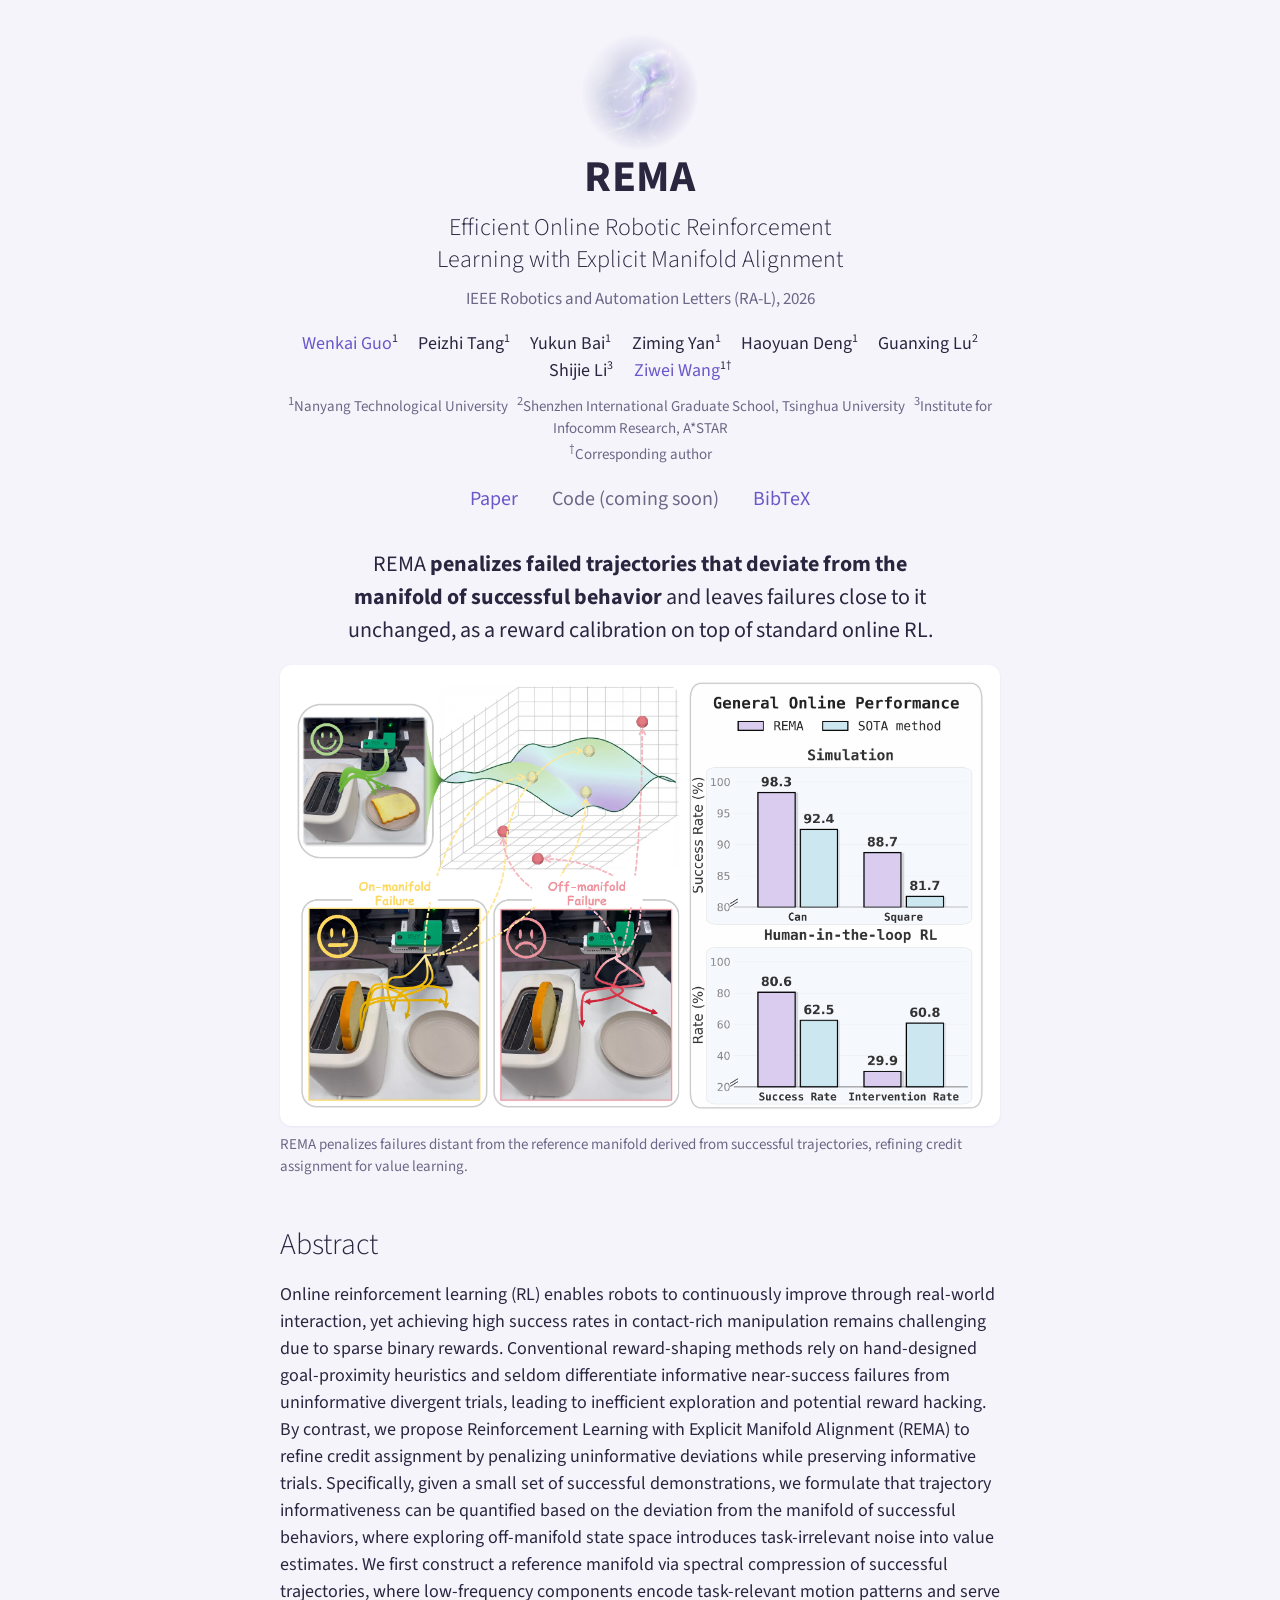
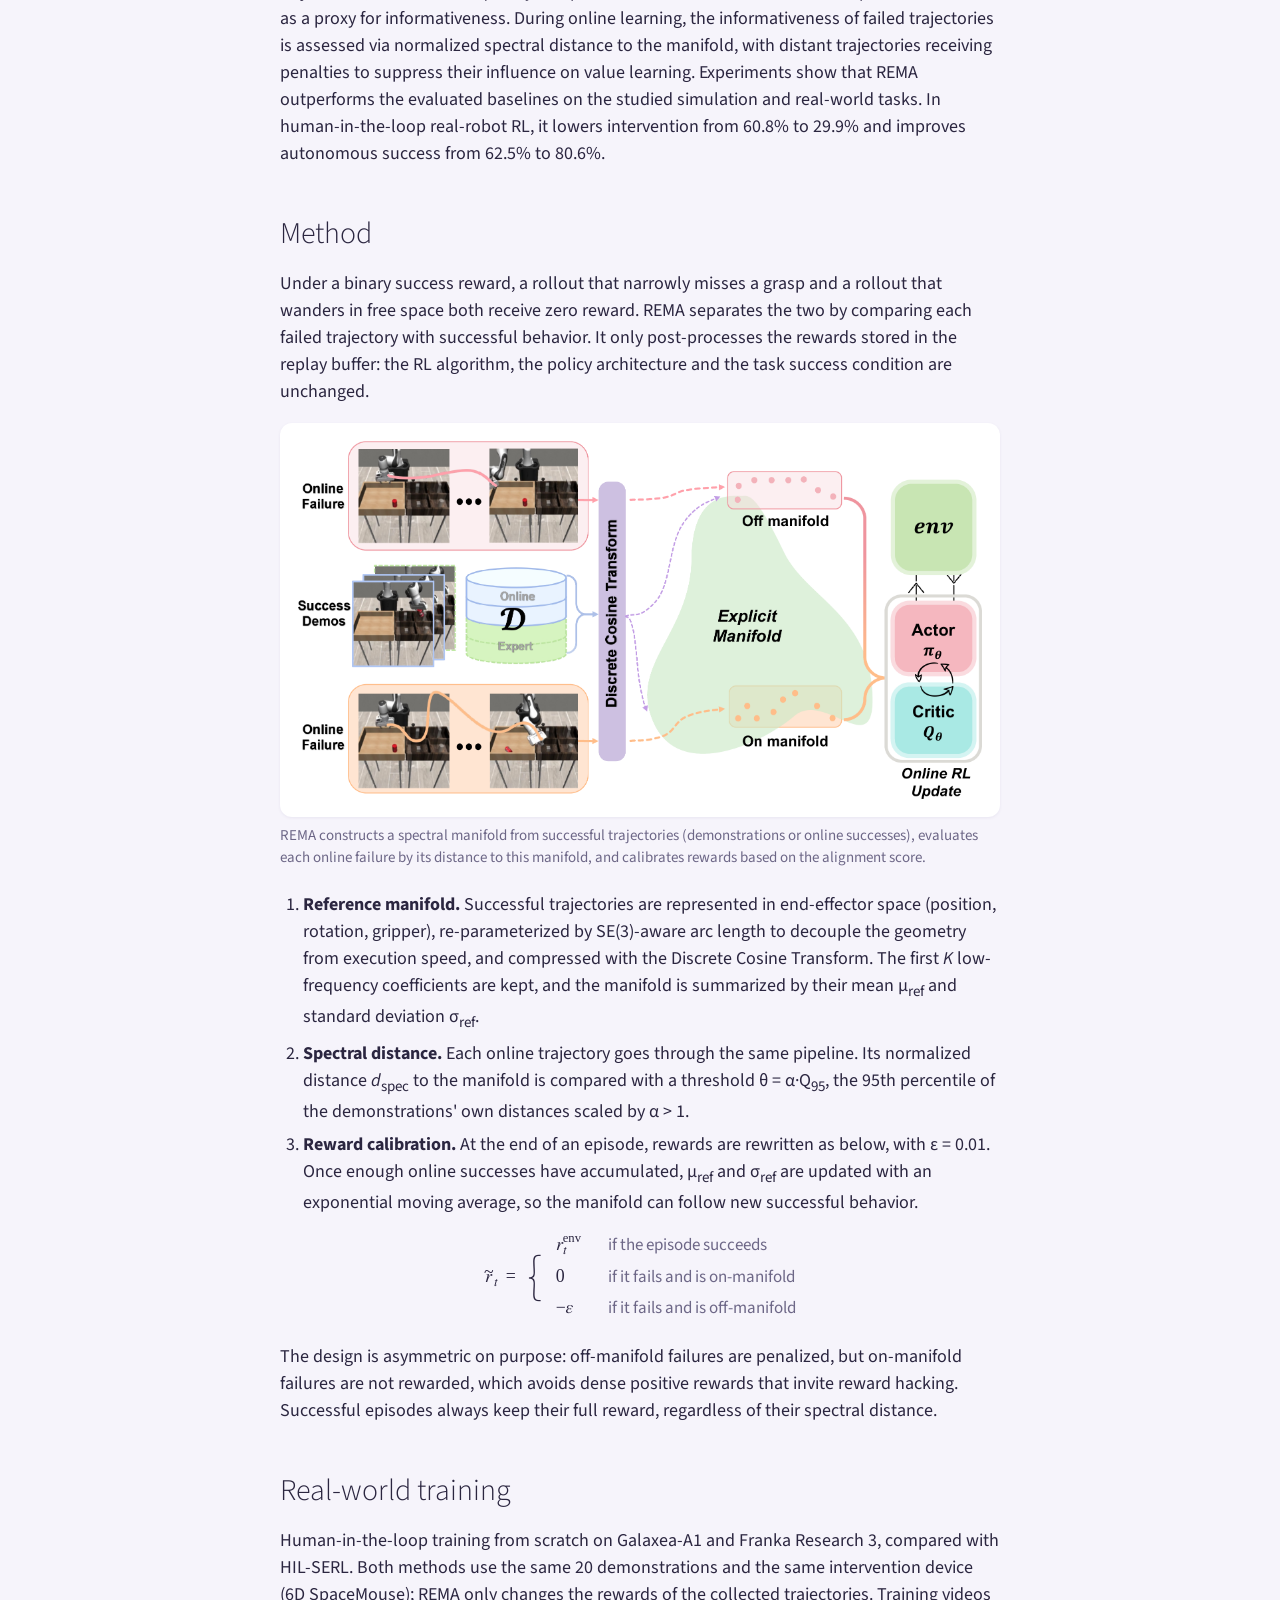
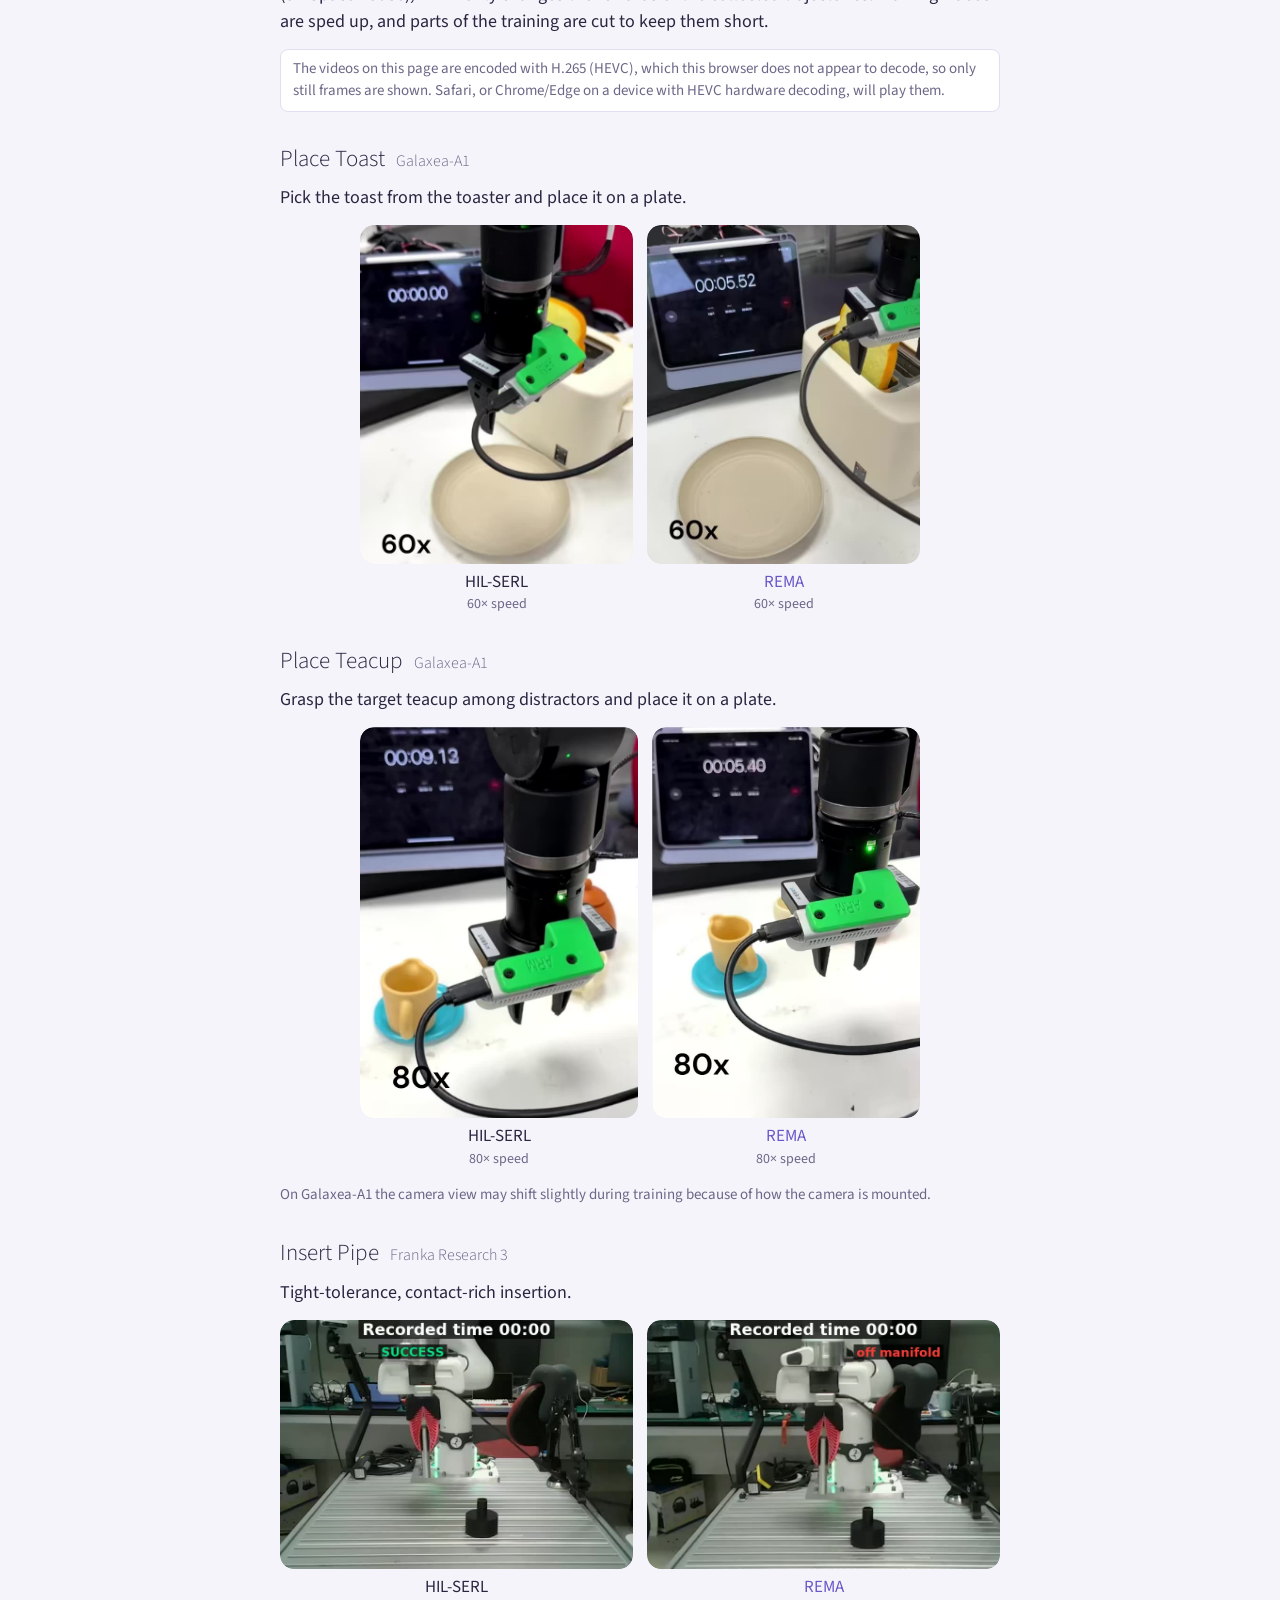
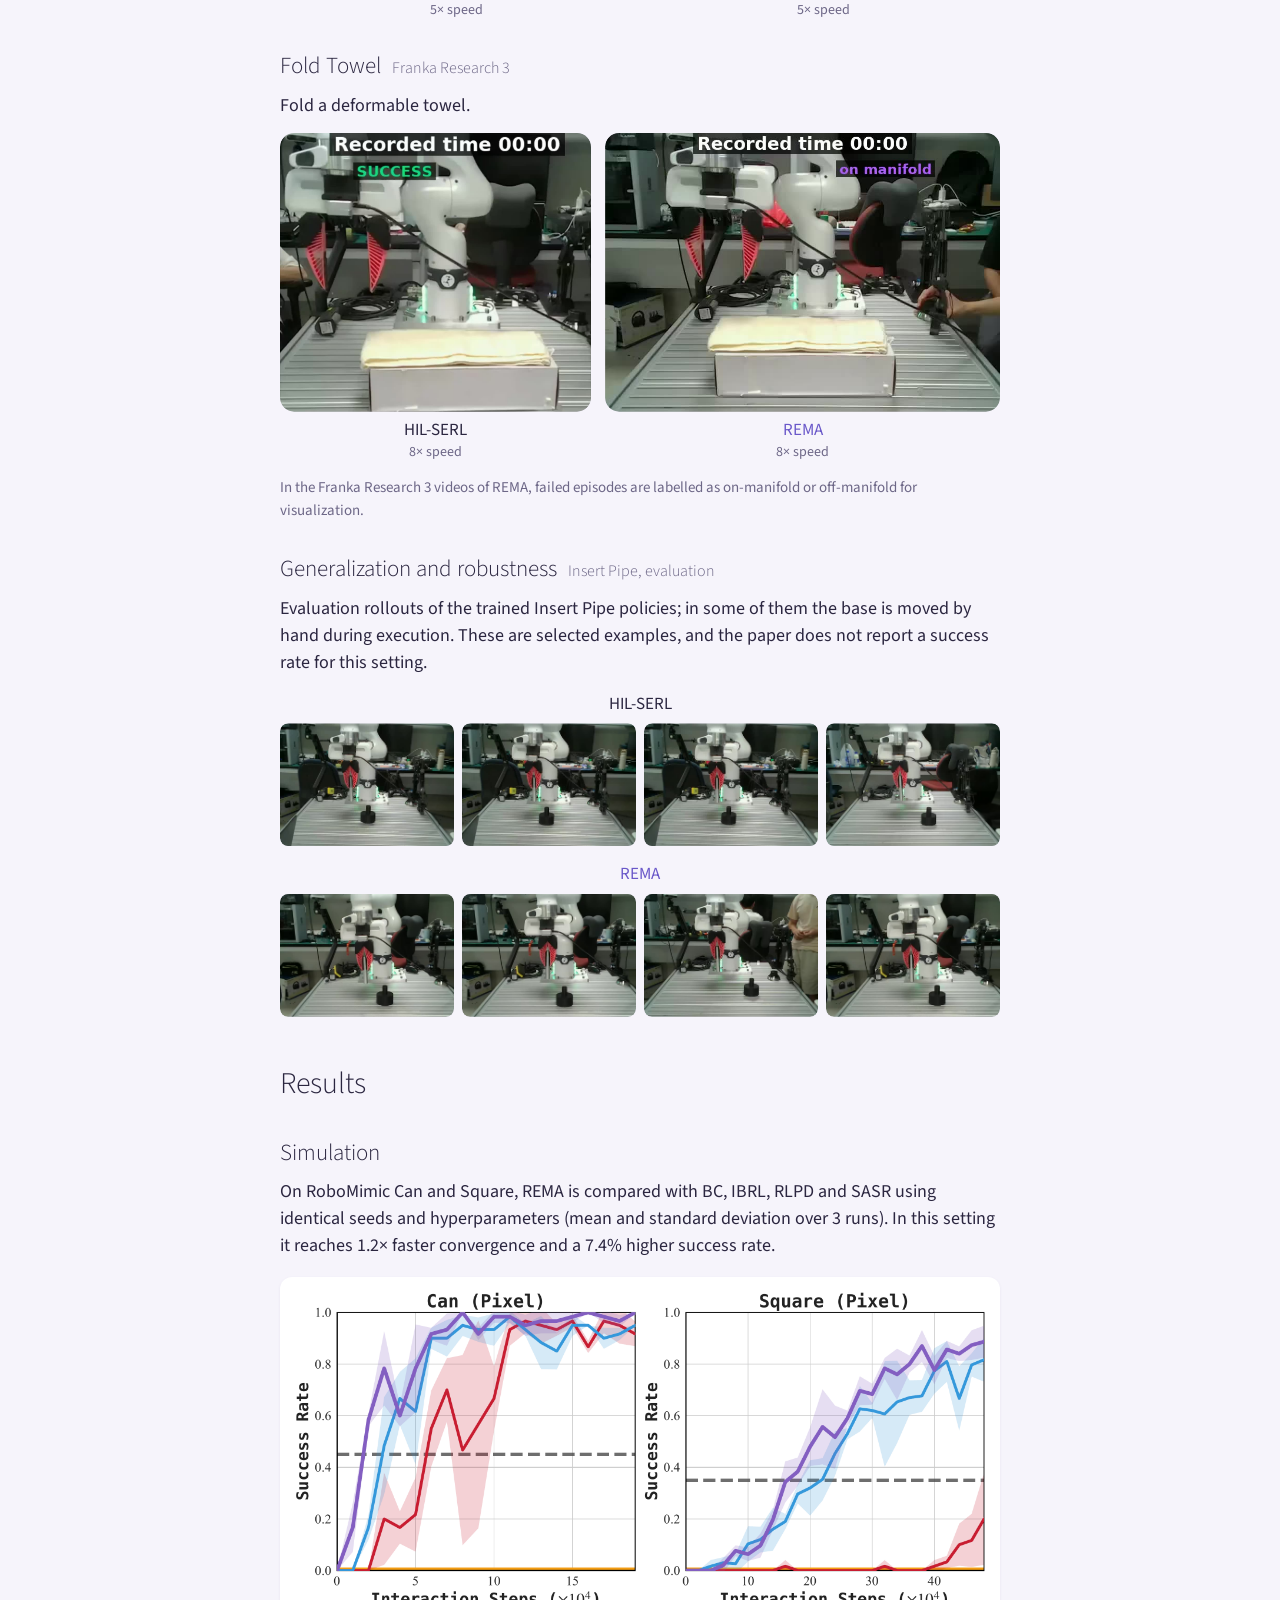
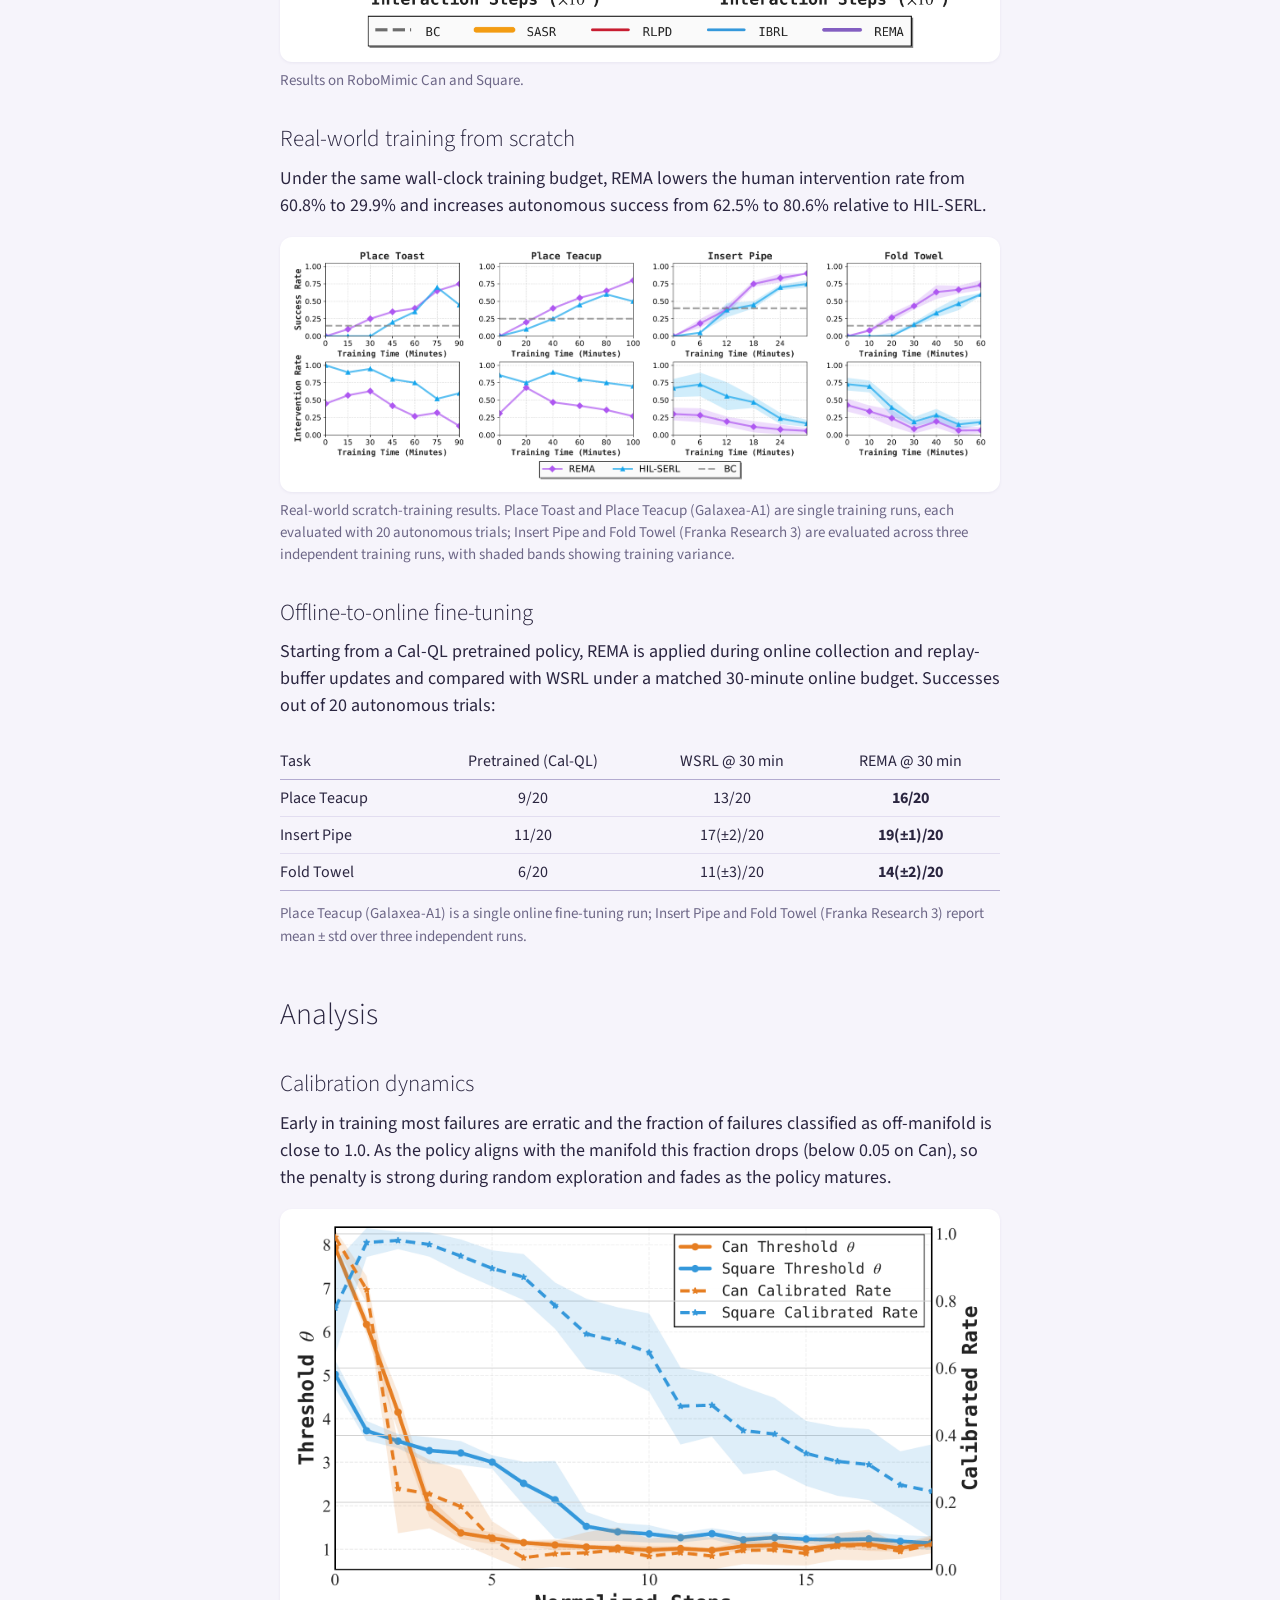
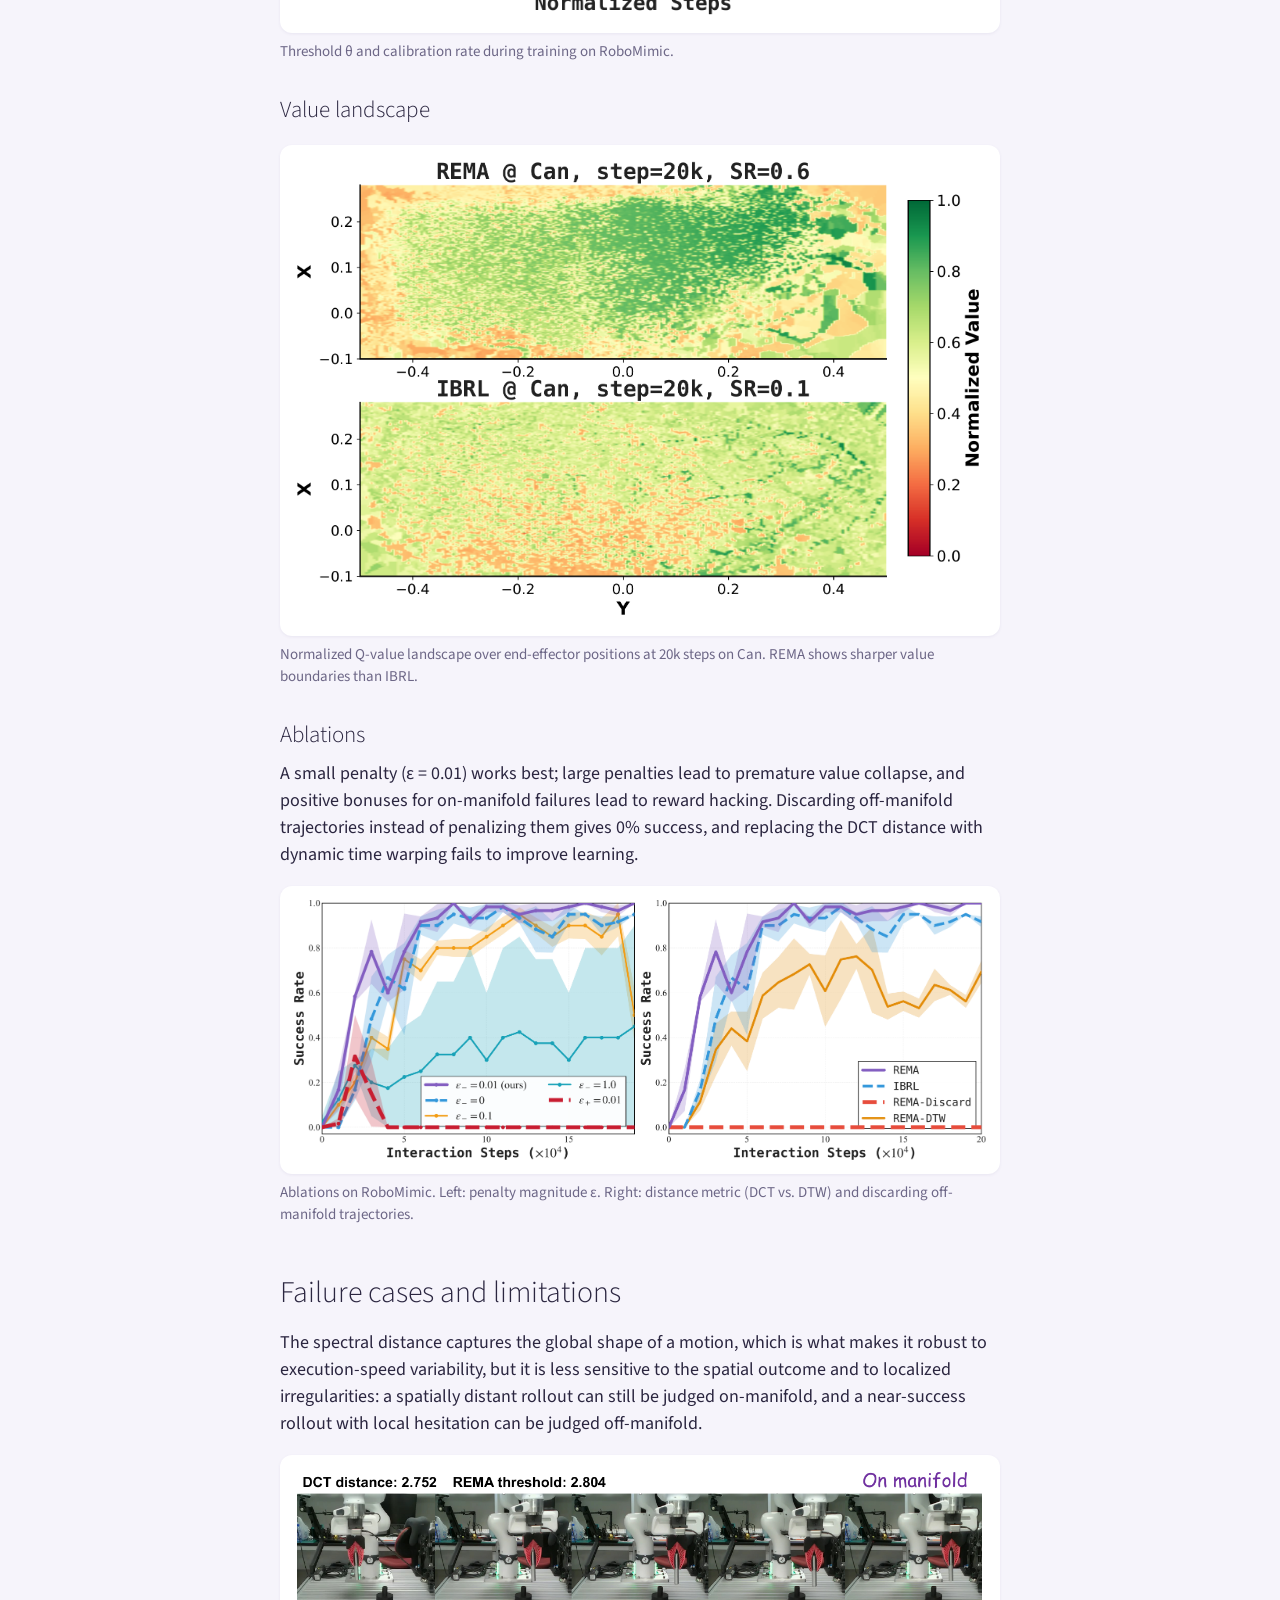
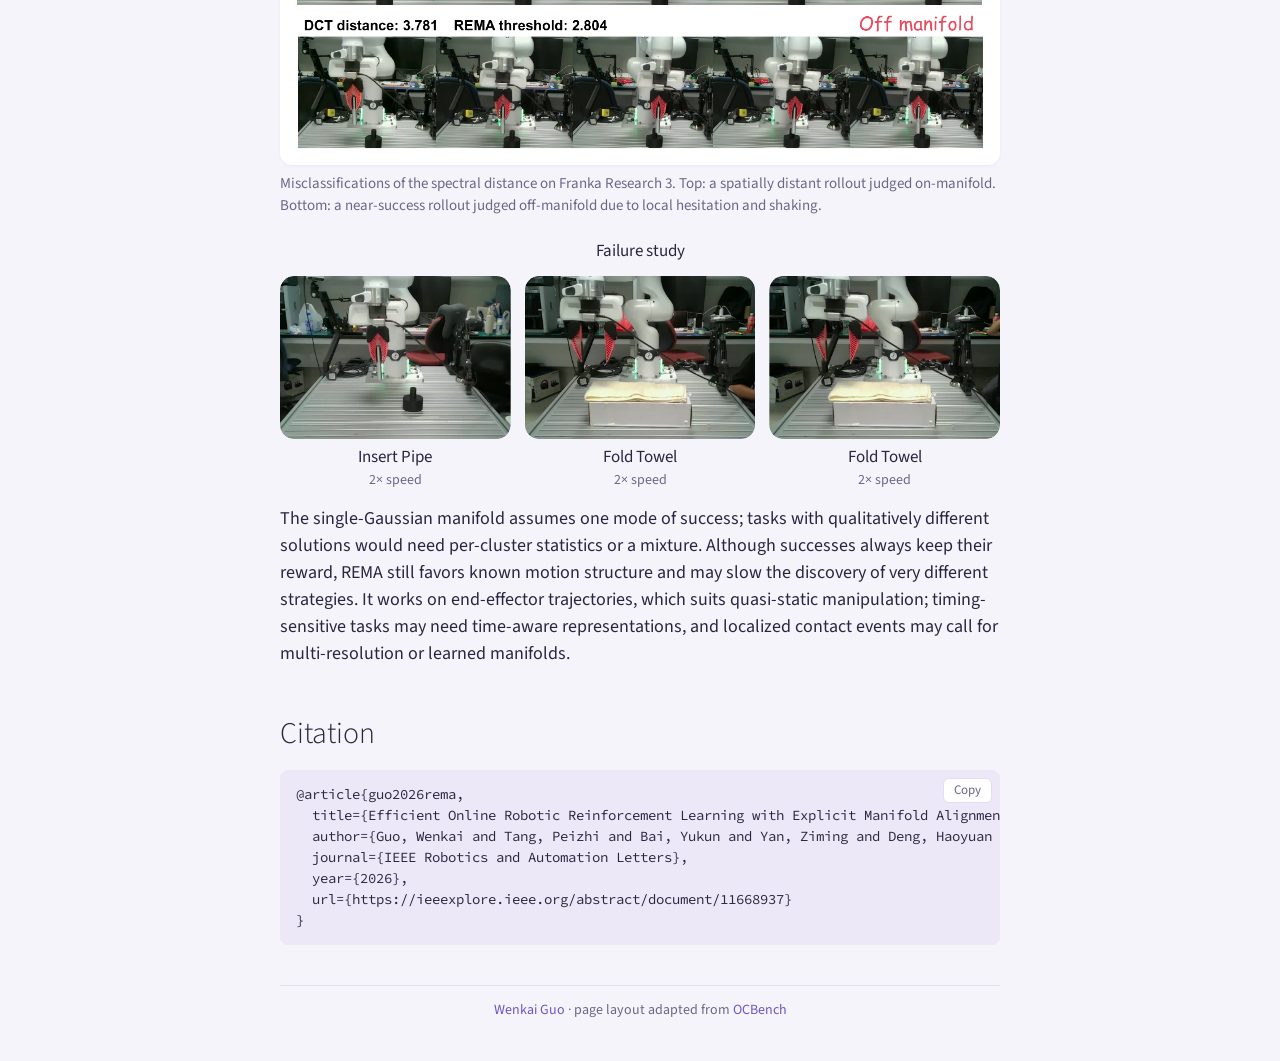
==== commit f73866ef: "REMA: label the three failure clips as failure study at 2x speed Co-Authored-By: Claude Opus 5.5 <no" ====
--- a/REMA/index.html
+++ b/REMA/index.html
@@ -341,24 +341,25 @@
     <img src="assets/images/failure_study.png" width="2475" height="1027" loading="lazy" alt="Two rollouts misclassified by the spectral distance on Franka Research 3.">
     <figcaption>Misclassifications of the spectral distance on Franka Research 3. Top: a spatially distant rollout judged on-manifold. Bottom: a near-success rollout judged off-manifold due to local hesitation and shaking.</figcaption>
   </figure>
+  <p class="grid-heading">Failure study</p>
   <div class="video-row">
     <figure class="video-cell" style="flex: 1">
       <video class="rounded-video" muted loop playsinline controls preload="none" width="750" height="530"
-             poster="assets/videos/posters/failure_unimodal_insert_pipe.jpg"
-             data-src="assets/videos/failure_unimodal_insert_pipe.mp4" aria-label="Insert Pipe training rollout falling into unimodal behavior"></video>
-      <span class="video-label">Training<span class="video-meta">Occasionally falls into unimodal behavior (Insert Pipe)</span></span>
+             poster="assets/videos/posters/failure_study_insert_pipe_2x.jpg"
+             data-src="assets/videos/failure_study_insert_pipe_2x.mp4" aria-label="Failure study, Insert Pipe"></video>
+      <span class="video-label">Insert Pipe<span class="video-meta">2&times; speed</span></span>
     </figure>
     <figure class="video-cell" style="flex: 1">
       <video class="rounded-video" muted loop playsinline controls preload="none" width="750" height="530"
-             poster="assets/videos/posters/failure_early_drop_fold_towel.jpg"
-             data-src="assets/videos/failure_early_drop_fold_towel.mp4" aria-label="Fold Towel training rollout with an early drop"></video>
-      <span class="video-label">Training<span class="video-meta">An early drop gets penalized (Fold Towel)</span></span>
+             poster="assets/videos/posters/failure_study_fold_towel_1_2x.jpg"
+             data-src="assets/videos/failure_study_fold_towel_1_2x.mp4" aria-label="Failure study, Fold Towel 1"></video>
+      <span class="video-label">Fold Towel<span class="video-meta">2&times; speed</span></span>
     </figure>
     <figure class="video-cell" style="flex: 1">
       <video class="rounded-video" muted loop playsinline controls preload="none" width="750" height="530"
-             poster="assets/videos/posters/failure_high_freq_fold_towel.jpg"
-             data-src="assets/videos/failure_high_freq_fold_towel.mp4" aria-label="Fold Towel evaluation rollout"></video>
-      <span class="video-label">Evaluation<span class="video-meta">Ignoring high-frequency factors prevents local exploration (Fold Towel)</span></span>
+             poster="assets/videos/posters/failure_study_fold_towel_2_2x.jpg"
+             data-src="assets/videos/failure_study_fold_towel_2_2x.mp4" aria-label="Failure study, Fold Towel 2"></video>
+      <span class="video-label">Fold Towel<span class="video-meta">2&times; speed</span></span>
     </figure>
   </div>
   <p>
